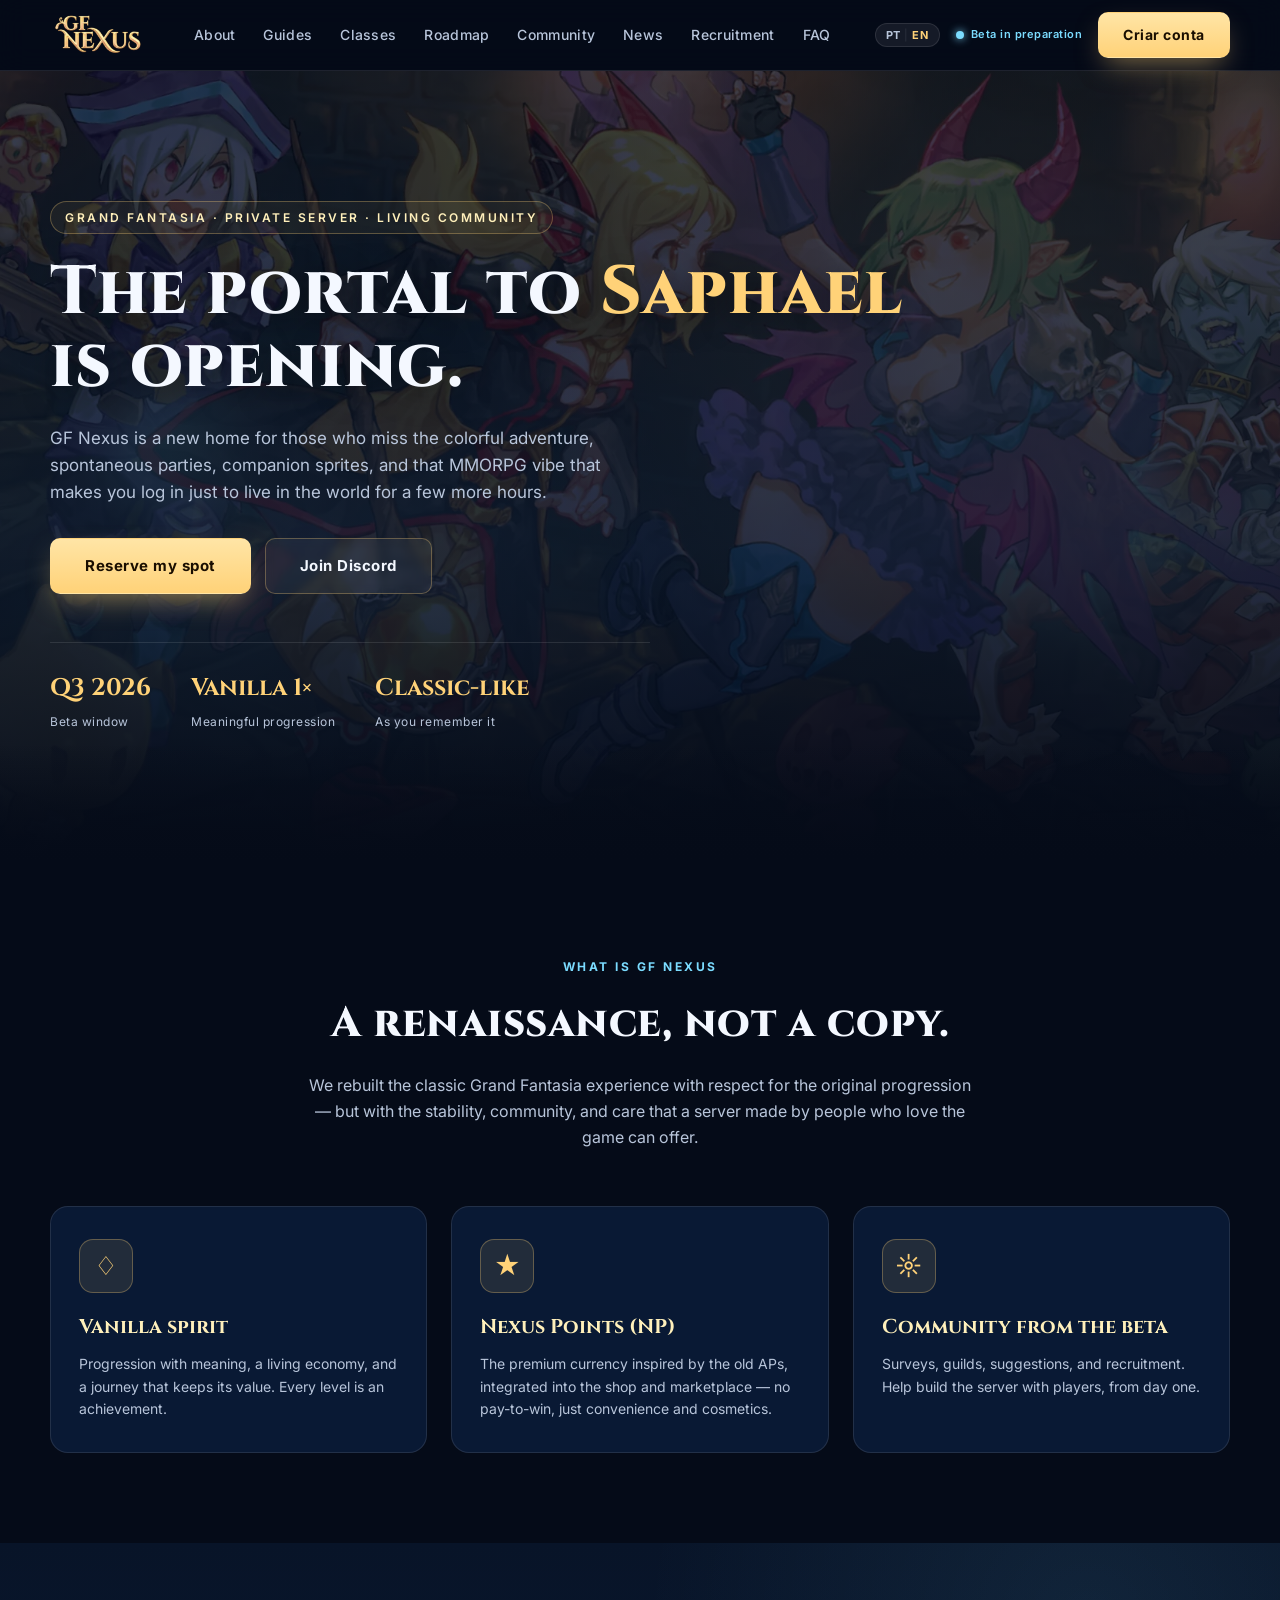
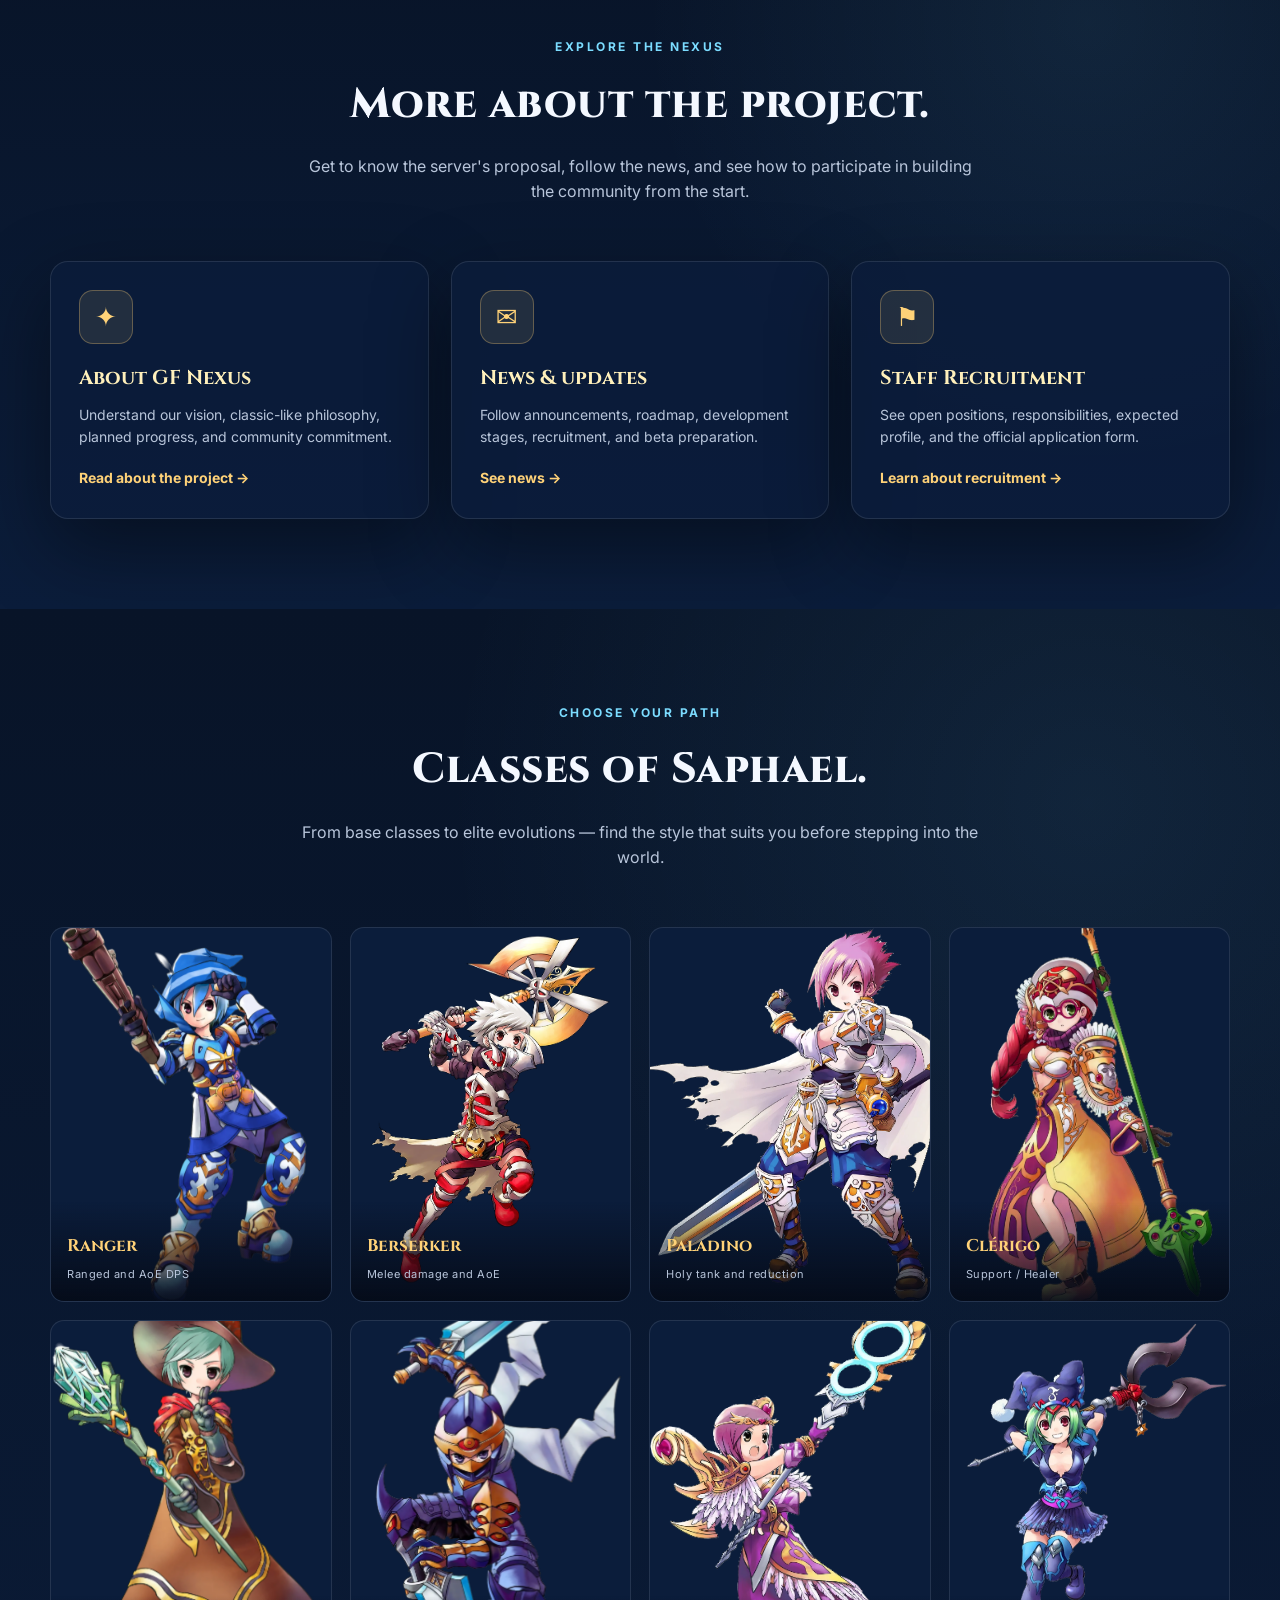
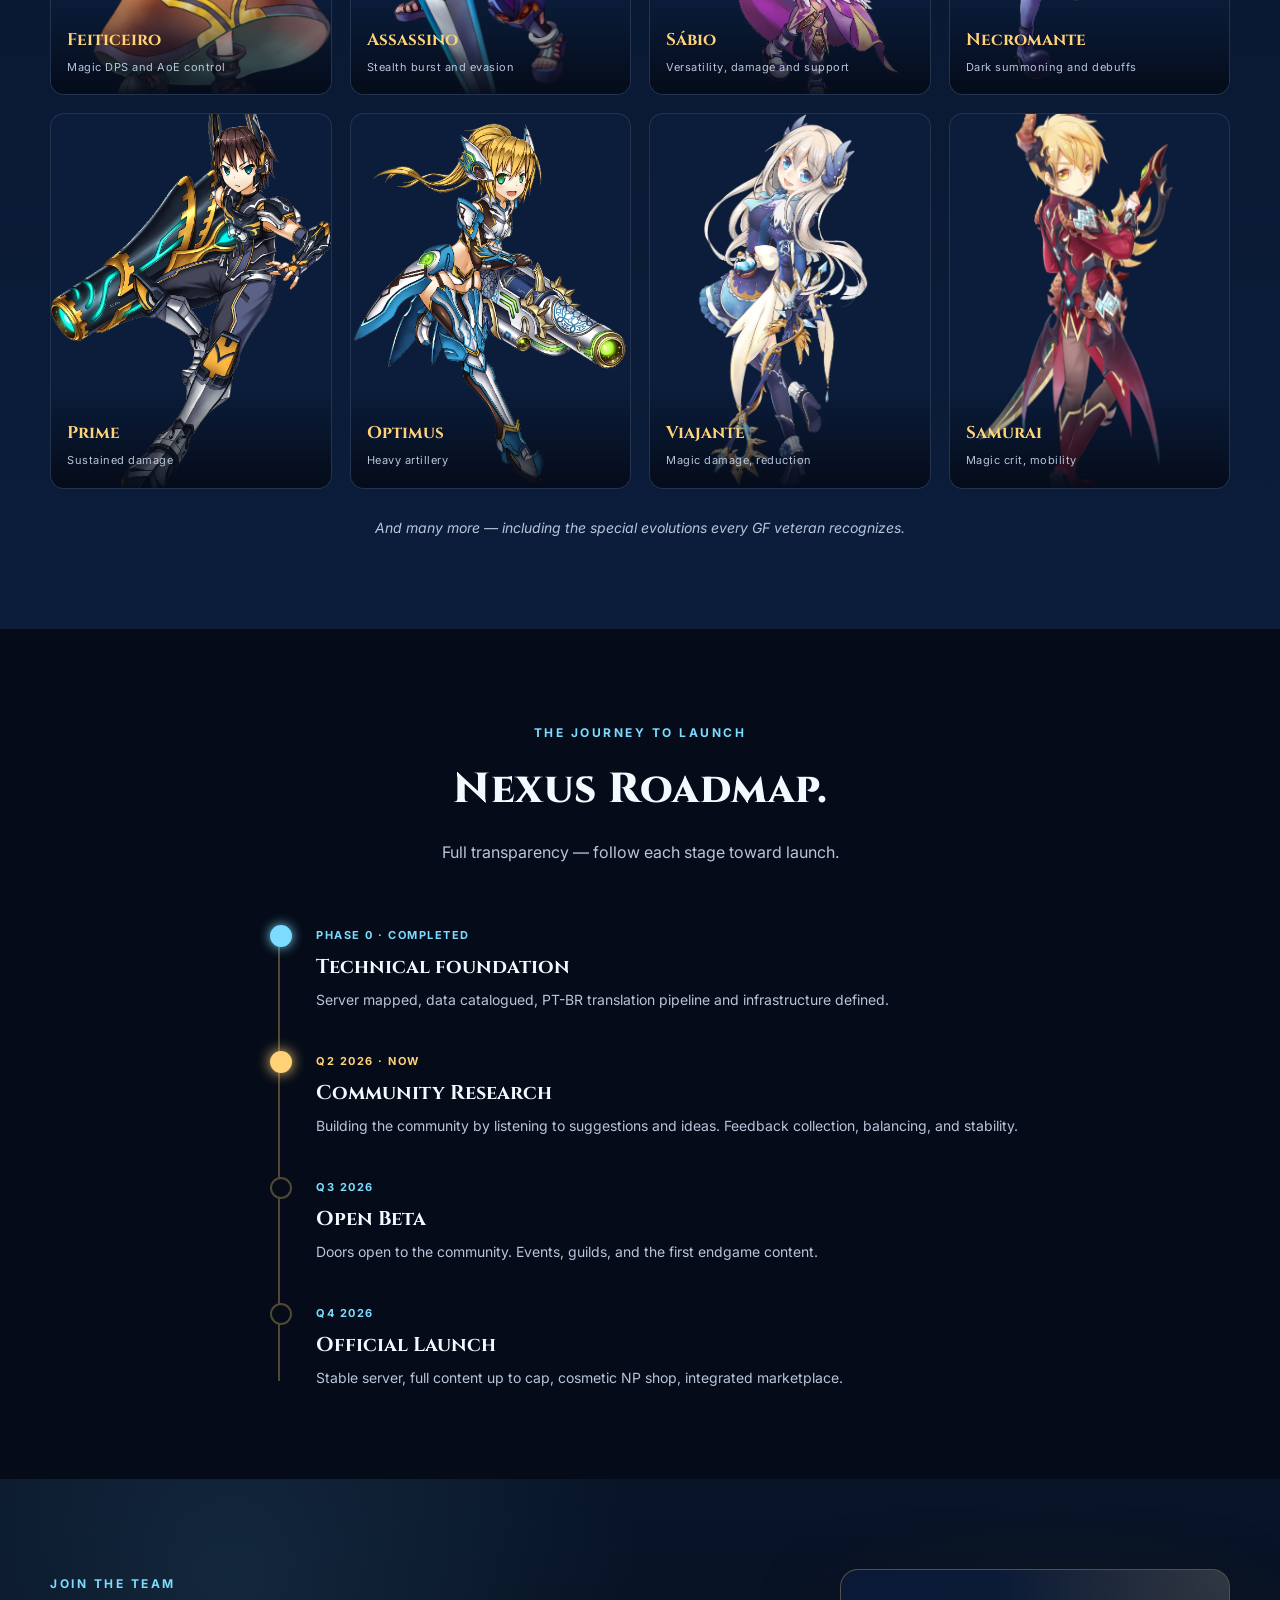
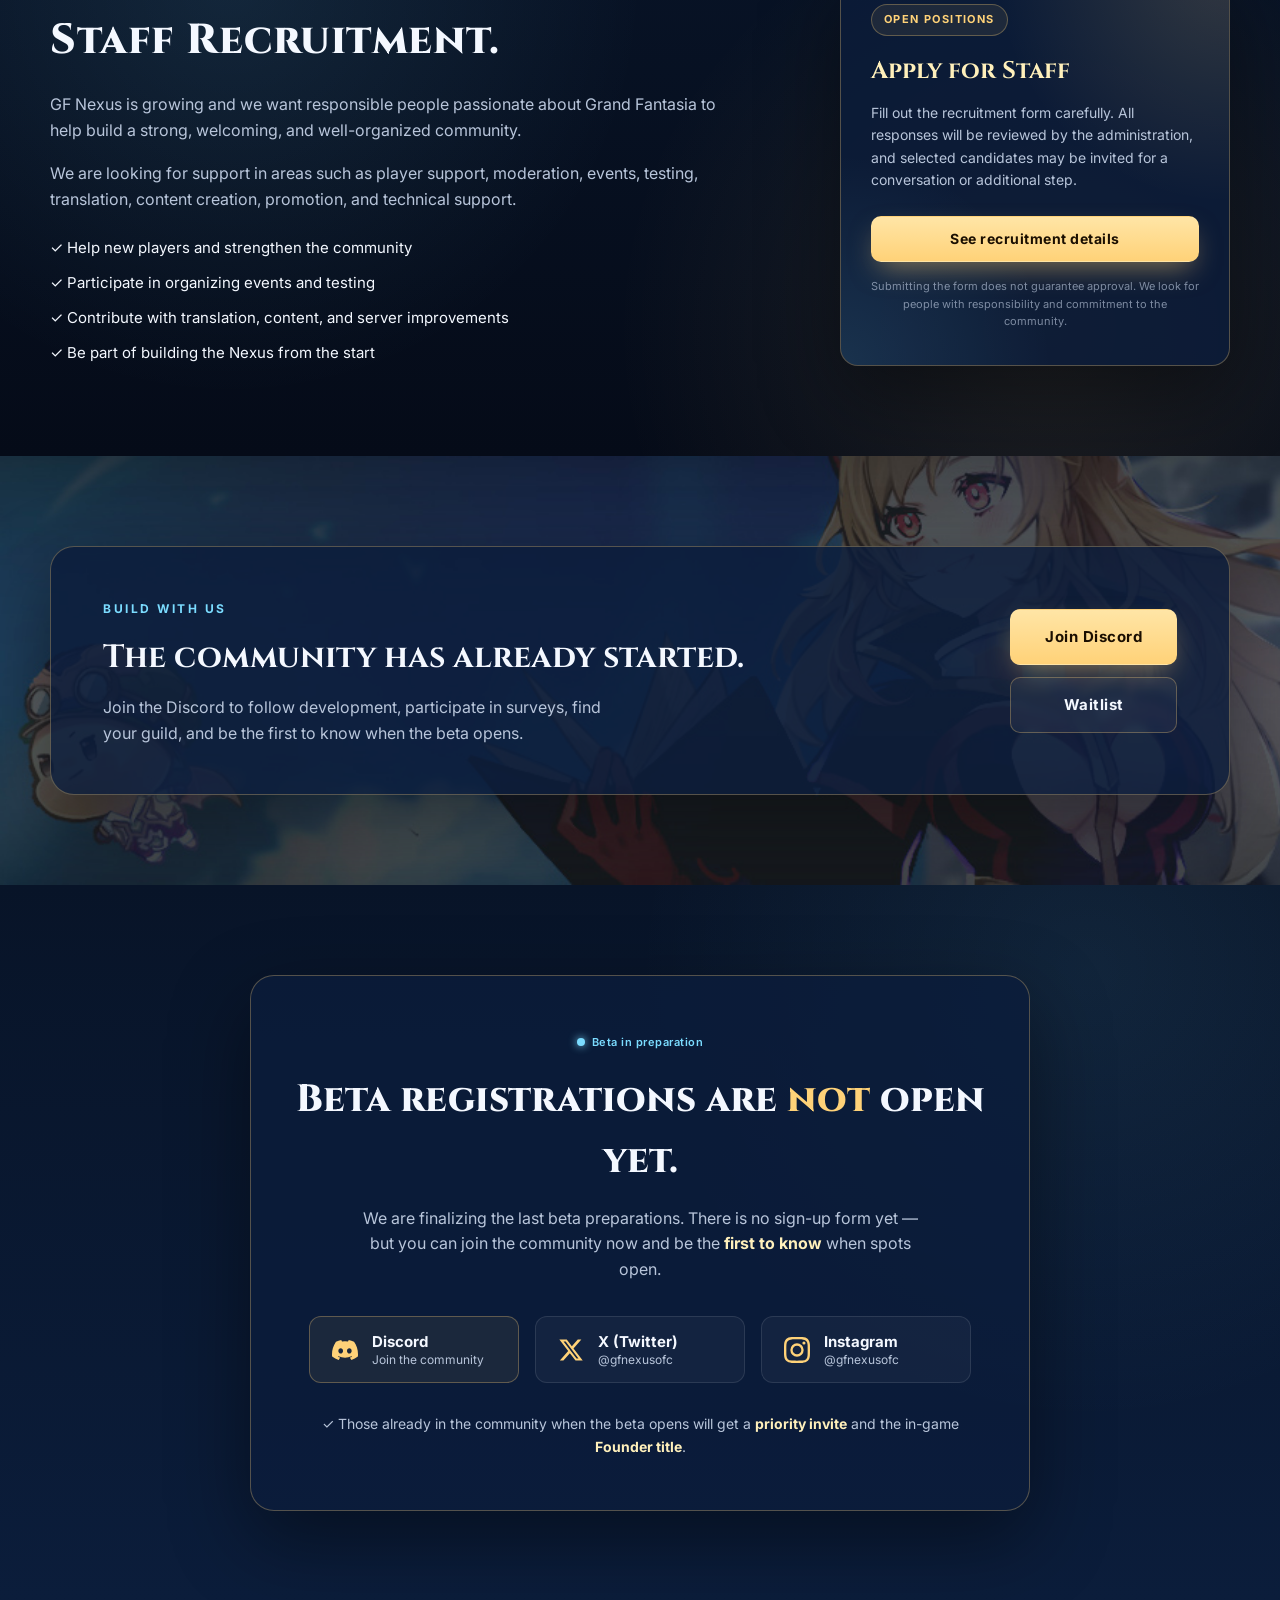
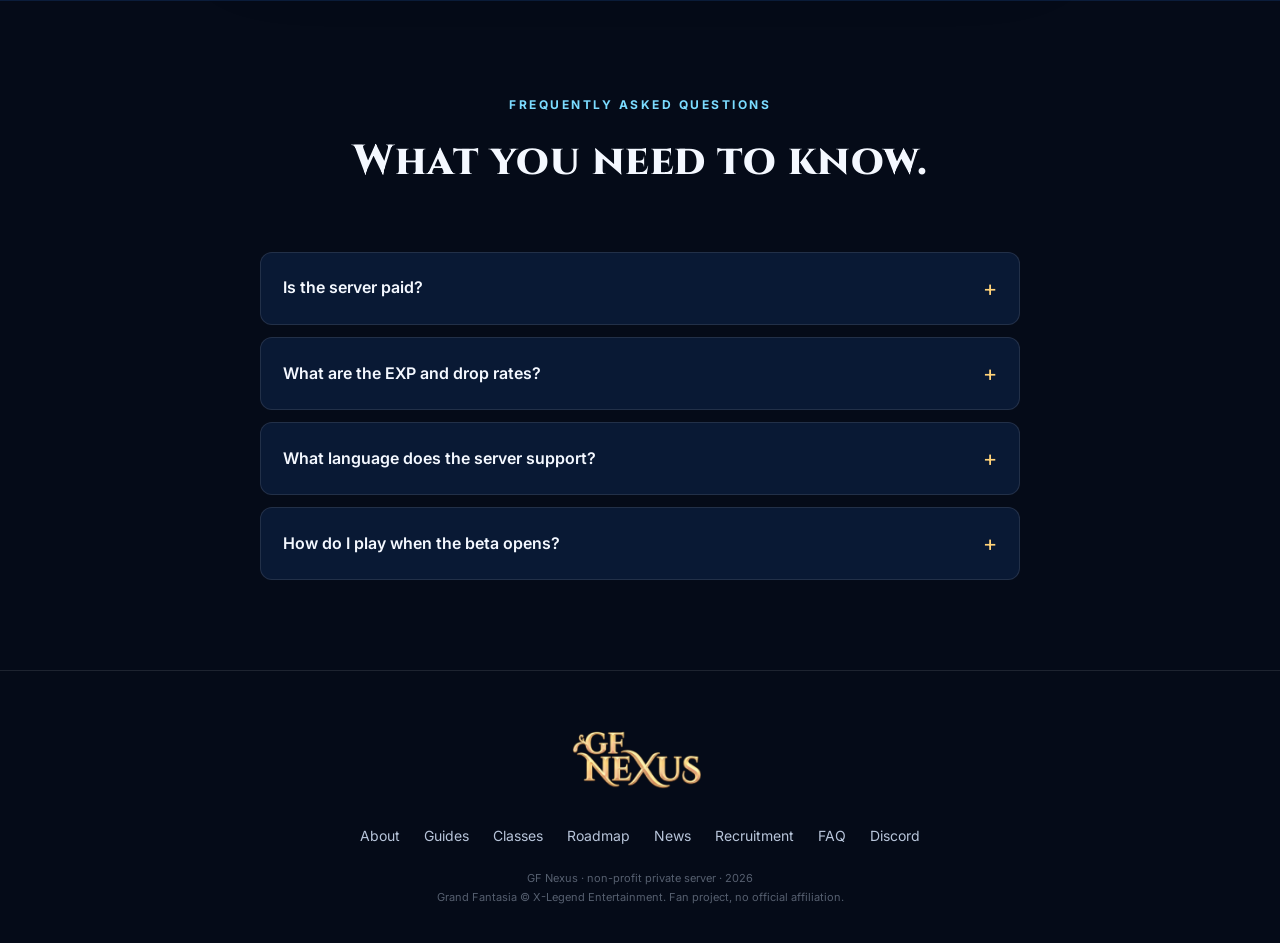
==== index.html @ 6e0d0ad3 "feat: página de registro de contas com email + CTA Discord - registrar.html: form (usuário, e-mail, " ====
<!DOCTYPE html>
<html lang="pt-BR">
<head>
  <meta charset="UTF-8">
  <meta name="viewport" content="width=device-width, initial-scale=1">
  <title>GF Nexus — Servidor private classic-like de Grand Fantasia</title>
  <meta name="description" content="GF Nexus é um servidor private classic-like de Grand Fantasia, com progressão vanilla, comunidade viva, beta em preparação, notícias, recrutamento para staff e suporte planejado para português, inglês, espanhol e francês.">

  <!-- Open Graph / social -->
  <meta property="og:type" content="website">
  <meta property="og:title" content="GF Nexus — Saphael renasce aqui">
  <meta property="og:description" content="O renascimento de Grand Fantasia. Classic-like, comunidade viva, beta em preparação.">
  <meta property="og:image" content="https://gf-nexus.com/assets/img/img-01-0c581f46.jpg">
  <meta property="og:url" content="https://gf-nexus.com">
  <meta name="twitter:card" content="summary_large_image">

  <link rel="preconnect" href="https://fonts.googleapis.com">
  <link rel="preconnect" href="https://fonts.gstatic.com" crossorigin>
  <link href="https://fonts.googleapis.com/css2?family=Cinzel:wght@600;800&family=Inter:wght@400;500;600;700&display=swap" rel="stylesheet">
  <link rel="stylesheet" href="assets/css/style.css">

  <!-- Favicons -->
  <link rel="icon" href="favicon.ico" sizes="any">
  <link rel="icon" type="image/png" sizes="32x32" href="assets/img/favicon-32x32.png">
  <link rel="icon" type="image/png" sizes="16x16" href="assets/img/favicon-16x16.png">
  <link rel="apple-touch-icon" href="assets/img/apple-touch-icon.png">
  <meta name="theme-color" content="#081428">
</head>
<!-- Google tag (gtag.js) -->
<script async src="https://www.googletagmanager.com/gtag/js?id=AW-18196641188"></script>
<script>
  window.dataLayer = window.dataLayer || [];
  function gtag(){dataLayer.push(arguments);}
  gtag('js', new Date());

  gtag('config', 'AW-18196641188');
</script>
<body>

<!-- ============ NAV ============ -->
<header class="nav" id="nav">
  <div class="wrap nav-inner">
    <a class="brand" href="#top" aria-label="GF Nexus">
      
      <span class="brand-text">
        <img src="assets/img/logo.png" class="brand-logo" />
      </span>
    </a>

    <nav class="nav-links" id="navLinks">
      <a href="sobre.html" data-i18n="nav.about">Sobre</a>
      <a href="guia.html" data-i18n="nav.guides">Guias</a>
      <a href="#classes">Classes</a>
      <a href="#roadmap">Roadmap</a>
      <a href="#comunidade" data-i18n="nav.community">Comunidade</a>
      <a href="noticias.html" data-i18n="nav.news">Notícias</a>
      <a href="recrutamento.html" data-i18n="nav.recruitment">Recrutamento</a>
      <a href="#faq">FAQ</a>
    </nav>

    <div class="nav-cta">
      <button class="lang-toggle" aria-label="Switch language">
        <span data-lang="pt-BR">PT</span>
        <span class="lang-sep">|</span>
        <span data-lang="en">EN</span>
      </button>
      <span class="status-pill"><i class="dot"></i> <span data-i18n="nav.status">Beta em preparação</span></span>
      <a class="btn btn-primary" href="registrar.html">Criar conta</a>
    </div>

    <button class="nav-toggle" id="navToggle" aria-label="Menu">&#9776;</button>
  </div>
</header>

<!-- ============ HERO ============ -->
<section class="hero" id="top">
  <div class="hero-bg"></div>
  <div class="hero-overlay"></div>
  <div class="wrap hero-content">
    <span class="eyebrow" data-i18n="idx.hero.eyebrow">Grand Fantasia &middot; Private Server &middot; Comunidade viva</span>
    <h1 data-i18n-html="idx.hero.h1">O portal para <em>Saphael</em><br>está se abrindo.</h1>
    <p class="lead" data-i18n="idx.hero.lead">
      GF Nexus é uma nova casa para quem sente falta da aventura colorida,
      das parties espontâneas, dos sprites companheiros e daquele clima de MMORPG
      que faz você entrar só para viver o mundo por mais algumas horas.
    </p>
    <div class="hero-actions">
      <a class="btn btn-primary btn-lg" href="#beta" data-i18n="idx.hero.cta1">Garantir meu lugar</a>
      <a class="btn btn-ghost btn-lg" href="#comunidade" data-i18n="idx.hero.cta2">Entrar no Discord</a>
    </div>
    <div class="hero-meta">
      <div><strong>Q3 2026</strong><span data-i18n="idx.hero.meta1">Janela da beta</span></div>
      <div><strong>Vanilla 1×</strong><span data-i18n="idx.hero.meta2">Progressão com valor</span></div>
      <div><strong>Classic-like</strong><span data-i18n="idx.hero.meta3">Como você lembra</span></div>
    </div>
  </div>
  <div class="hero-fade"></div>
</section>

<!-- ============ PILARES ============ -->
<section class="section" id="sobre">
  <div class="wrap">
    <div class="section-head">
      <span class="kicker" data-i18n="idx.pillars.kicker">O que é o GF Nexus</span>
      <h2 data-i18n="idx.pillars.h2">Um renascimento, não uma cópia.</h2>
      <p class="section-desc" data-i18n="idx.pillars.desc">
        Reconstruímos a experiência clássica de Grand Fantasia com respeito à
        progressão original — mas com a estabilidade, a comunidade e o carinho
        que um servidor feito por quem ama o jogo pode oferecer.
      </p>
    </div>

    <div class="pillars">
      <article class="pillar">
        <span class="pillar-ico">&#9826;</span>
        <h3 data-i18n="idx.pillars.p1.title">Vanilla spirit</h3>
        <p data-i18n="idx.pillars.p1.text">Progressão com significado, economia viva e uma jornada que não perde o valor em dois dias. Cada nível é uma conquista.</p>
      </article>
      <article class="pillar">
        <span class="pillar-ico">&#9733;</span>
        <h3 data-i18n="idx.pillars.p2.title">Nexus Points (NP)</h3>
        <p data-i18n="idx.pillars.p2.text">A moeda premium inspirada nos antigos APs, integrada à loja e ao marketplace interno — sem pay-to-win, só conveniência e cosméticos.</p>
      </article>
      <article class="pillar">
        <span class="pillar-ico">&#9788;</span>
        <h3 data-i18n="idx.pillars.p3.title">Comunidade desde o beta</h3>
        <p data-i18n="idx.pillars.p3.text">Pesquisas, guildas, sugestões e recrutamento. Ajude a construir o servidor com os jogadores, desde o primeiro dia.</p>
      </article>
    </div>
  </div>
</section>

<!-- ============ PÁGINAS INSTITUCIONAIS ============ -->
<section class="section section-alt" id="explorar">
  <div class="wrap">
    <div class="section-head">
      <span class="kicker" data-i18n="idx.explore.kicker">Explore o Nexus</span>
      <h2 data-i18n="idx.explore.h2">Mais informações sobre o projeto.</h2>
      <p class="section-desc" data-i18n="idx.explore.desc">
        Conheça melhor a proposta do servidor, acompanhe as novidades e veja como
        participar da construção da comunidade desde o início.
      </p>
    </div>

    <div class="info-grid">
      <article class="info-card">
        <span class="pillar-ico">&#10022;</span>
        <h3 data-i18n="idx.explore.c1.title">Sobre o GF Nexus</h3>
        <p data-i18n="idx.explore.c1.text">Entenda nossa visão, filosofia classic-like, progresso planejado e compromisso com a comunidade.</p>
        <a class="text-link" href="sobre.html" data-i18n="idx.explore.c1.link">Ler sobre o projeto &rarr;</a>
      </article>
      <article class="info-card">
        <span class="pillar-ico">&#9993;</span>
        <h3 data-i18n="idx.explore.c2.title">Notícias e atualizações</h3>
        <p data-i18n="idx.explore.c2.text">Acompanhe comunicados, roadmap, etapas de desenvolvimento, recrutamento e preparação da beta.</p>
        <a class="text-link" href="noticias.html" data-i18n="idx.explore.c2.link">Ver notícias &rarr;</a>
      </article>
      <article class="info-card">
        <span class="pillar-ico">&#9873;</span>
        <h3 data-i18n="idx.explore.c3.title">Recrutamento Staff</h3>
        <p data-i18n="idx.explore.c3.text">Veja áreas abertas, responsabilidades, perfil esperado e formulário oficial para candidatura.</p>
        <a class="text-link" href="recrutamento.html" data-i18n="idx.explore.c3.link">Conhecer recrutamento &rarr;</a>
      </article>
    </div>
  </div>
</section>

<!-- ============ CLASSES ============ -->
<section class="section section-alt" id="classes">
  <div class="wrap">
    <div class="section-head">
      <span class="kicker" data-i18n="idx.classes.kicker">Escolha seu caminho</span>
      <h2 data-i18n="idx.classes.h2">Classes de Saphael.</h2>
      <p class="section-desc" data-i18n="idx.classes.desc">
        Das classes-base às evoluções de elite — encontre o estilo que combina
        com você antes de pisar no mundo.
      </p>
    </div>

    <div class="class-grid">
  <article class="class-card" tabindex="0" data-title="Ranger" data-role="DPS à distância" data-summary="Especialista em combate à distância, o Ranger se destaca pela mobilidade, pressão constante e ataques em área. É uma ótima escolha para quem gosta de manter os inimigos sob controle sem precisar ficar na linha de frente.">
    <img loading="lazy" src="assets/img/img-11-afe37256.png" alt="Ranger">
    <div class="class-cap"><strong>Ranger</strong><span>DPS à distância e em área</span></div>
  </article>

  <article class="class-card" tabindex="0" data-title="Berserker" data-role="Dano corpo-a-corpo" data-summary="O Berserker é uma classe agressiva de curto alcance, focada em força bruta, impacto e dano em área. Ideal para jogadores que gostam de entrar no meio da batalha e eliminar grupos de inimigos com ataques pesados.">
    <img loading="lazy" src="assets/img/img-07-a4cde8a1.webp" alt="Berserker">
    <div class="class-cap"><strong>Berserker</strong><span>Dano corpo-a-corpo e em área</span></div>
  </article>

  <article class="class-card" tabindex="0" data-title="Paladino" data-role="Tank defensivo" data-summary="Resistente e confiável, o Paladino protege aliados, absorve dano e sustenta a linha de frente. É a escolha perfeita para quem gosta de liderar o grupo em dungeons e manter o time seguro nos combates mais difíceis.">
    <img loading="lazy" src="assets/img/img-16-b978b946.webp" alt="Paladino">
    <div class="class-cap"><strong>Paladino</strong><span>Tank sagrado e redução</span></div>
  </article>

  <article class="class-card" tabindex="0" data-title="Clérigo" data-role="Suporte e cura" data-summary="O Clérigo é essencial para a sobrevivência do grupo, oferecendo cura, suporte e estabilidade em batalhas prolongadas. Recomendado para jogadores que gostam de ajudar aliados e manter a equipe sempre de pé.">
    <img loading="lazy" src="assets/img/img-13-9db674fa.webp" alt="Clérigo">
    <div class="class-cap"><strong>Clérigo</strong><span>Suporte / Cura</span></div>
  </article>

  <article class="class-card" tabindex="0" data-title="Feiticeiro" data-role="DPS mágico" data-summary="Mestre do dano mágico e do controle em área, o Feiticeiro domina grupos de inimigos com feitiços poderosos. É ideal para quem prefere causar grande impacto à distância com explosões e controle do campo.">
    <img loading="lazy" src="assets/img/img-15-511afe3f.webp" alt="Feiticeiro">
    <div class="class-cap"><strong>Feiticeiro</strong><span>DPS mágico e controle em área</span></div>
  </article>

  <article class="class-card" tabindex="0" data-title="Assassino" data-role="Burst e evasão" data-summary="Rápido, letal e difícil de acertar, o Assassino brilha com explosões de dano e alta mobilidade. É uma classe indicada para quem gosta de agilidade, precisão e de eliminar inimigos antes que possam reagir.">
    <img loading="lazy" src="assets/img/img-10-ea82168a.webp" alt="Assassino">
    <div class="class-cap"><strong>Assassino</strong><span>Burst furtivo e evasão</span></div>
  </article>

  <article class="class-card" tabindex="0" data-title="Sábio" data-role="Versatilidade" data-summary="O Sábio combina suporte, utilidade e ofensiva em uma proposta equilibrada. É uma classe versátil, excelente para jogadores que gostam de se adaptar à situação e oferecer valor ao grupo de diferentes formas.">
    <img loading="lazy" src="assets/img/img-12-348a7f10.webp" alt="Sábio">
    <div class="class-cap"><strong>Sábio</strong><span>Versatilidade, dano e suporte</span></div>
  </article>

  <article class="class-card" tabindex="0" data-title="Necromante" data-role="Invocação e debuffs" data-summary="Sombrio e estratégico, o Necromante enfraquece inimigos, utiliza magia profana e domina o campo com debuffs e invocações. É ideal para quem gosta de controle, pressão constante e estilo único de jogo.">
    <img loading="lazy" src="assets/img/img-14-645a605d.webp" alt="Necromante">
    <div class="class-cap"><strong>Necromante</strong><span>Invocação sombria e debuffs</span></div>
  </article>

  <article class="class-card" tabindex="0" data-title="Prime" data-role="Dano contínuo" data-summary="O Prime foca em ofensiva constante, ritmo agressivo e pressão sustentada sobre o inimigo. É uma boa escolha para quem gosta de manter dano ativo o tempo todo e dominar a luta pela persistência.">
    <img loading="lazy" src="assets/img/prime.webp" alt="Prime">
    <div class="class-cap"><strong>Prime</strong><span>Dano contínuo</span></div>
  </article>

  <article class="class-card" tabindex="0" data-title="Optimus" data-role="Artilharia pesada" data-summary="Especialista em poder de fogo, o Optimus traz ataques pesados e impacto expressivo em média e longa distância. Perfeito para quem gosta de uma jogabilidade ofensiva com presença forte e estilo imponente.">
    <img loading="lazy" src="assets/img/optimus.webp" alt="Optimus">
    <div class="class-cap"><strong>Optimus</strong><span>Artilharia pesada</span></div>
  </article>

  <article class="class-card" tabindex="0" data-title="Viajante" data-role="Magia e redução" data-summary="O Viajante mistura recursos mágicos, controle e redução, oferecendo uma proposta diferenciada e estratégica. É indicado para jogadores que gostam de utility, domínio do combate e uma classe menos convencional.">
    <img loading="lazy" src="assets/img/viajante.webp" alt="Viajante" class="class-img">
    <div class="class-cap"><strong>Viajante</strong><span>Dano mágico, redução</span></div>
  </article>

  <article class="class-card" tabindex="0" data-title="Samurai" data-role="Crítico e mobilidade" data-summary="Ágil e elegante, o Samurai combina mobilidade, precisão e alto potencial crítico. É uma classe ideal para quem gosta de ritmo ofensivo, movimentação rápida e de causar impacto com golpes certeiros.">
    <img loading="lazy" src="assets/img/samurai.webp" alt="Samurai" class="class-img">
    <div class="class-cap"><strong>Samurai</strong><span>Crítico mágico, mobilidade</span></div>
  </article>
</div>
    <p class="class-note" data-i18n="idx.classes.note">E muitas outras — incluindo as evoluções especiais que todo veterano de GF reconhece.</p>
  </div>
</section>

<!-- ============ ROADMAP ============ -->
<section class="section" id="roadmap">
  <div class="wrap">
    <div class="section-head">
      <span class="kicker" data-i18n="idx.roadmap.kicker">A jornada até a abertura</span>
      <h2 data-i18n="idx.roadmap.h2">Roadmap do Nexus.</h2>
      <p class="section-desc" data-i18n="idx.roadmap.desc">Transparência total — acompanhe cada etapa rumo ao lançamento.</p>
    </div>

    <ol class="timeline">
      <li class="done">
        <span class="tl-phase" data-i18n="idx.rm.p0.phase">Fase 0 &middot; concluída</span>
        <h3 data-i18n="idx.rm.p0.title">Fundação técnica</h3>
        <p data-i18n="idx.rm.p0.text">Servidor mapeado, dados catalogados, pipeline de tradução pt-BR e infraestrutura definida.</p>
      </li>
      <li class="active">
        <span class="tl-phase" data-i18n="idx.rm.p1.phase">Q2 2026 &middot; agora</span>
        <h3 data-i18n="idx.rm.p1.title">Pesquisa da Comunidade</h3>
        <p data-i18n="idx.rm.p1.text">Construção da comunidade ouvindo sugestões e ideias. Coleta de feedback, balanceamento e estabilidade.</p>
      </li>
      <li>
        <span class="tl-phase" data-i18n="idx.rm.p2.phase">Q3 2026</span>
        <h3 data-i18n="idx.rm.p2.title">Beta aberta</h3>
        <p data-i18n="idx.rm.p2.text">Portas abertas para a comunidade. Eventos, guildas e os primeiros conteúdos de endgame.</p>
      </li>
      <li>
        <span class="tl-phase" data-i18n="idx.rm.p3.phase">Q4 2026</span>
        <h3 data-i18n="idx.rm.p3.title">Lançamento oficial</h3>
        <p data-i18n="idx.rm.p3.text">Servidor estável, conteúdo completo até o cap, loja NP cosmética, marketplace integrado.</p>
      </li>
    </ol>
  </div>
</section>

<!-- ============ RECRUTAMENTO STAFF ============ -->
<section class="section section-recruitment" id="recrutamento">
  <div class="wrap recruitment-box">
    <div class="recruitment-copy">
      <span class="kicker" data-i18n="idx.rec.kicker">Faça parte da equipe</span>
      <h2 data-i18n="idx.rec.h2">Recrutamento para Staff.</h2>
      <p data-i18n="idx.rec.p1">
        O GF Nexus está crescendo e queremos pessoas responsáveis e apaixonadas
        por Grand Fantasia para ajudar a construir uma comunidade forte, acolhedora e bem organizada.
      </p>

      <p data-i18n="idx.rec.p2">
        Estamos buscando apoio para áreas como suporte aos jogadores, moderação,
        eventos, testes, tradução, criação de conteúdo, divulgação e apoio técnico.
      </p>

      <ul class="recruitment-list">
        <li data-i18n="idx.rec.li1">&#10003; Ajude novos jogadores e fortaleça a comunidade</li>
        <li data-i18n="idx.rec.li2">&#10003; Participe da organização de eventos e testes</li>
        <li data-i18n="idx.rec.li3">&#10003; Contribua com tradução, conteúdo e melhorias do servidor</li>
        <li data-i18n="idx.rec.li4">&#10003; Faça parte da construção do Nexus desde o início</li>
      </ul>
    </div>

    <div class="recruitment-card">
      <span class="recruitment-badge" data-i18n="idx.rec.badge">Vagas abertas</span>
      <h3 data-i18n="idx.rec.card.title">Inscreva-se para a Staff</h3>
      <p data-i18n="idx.rec.card.text">
        Preencha o formulário de recrutamento com atenção. Todas as respostas serão
        analisadas pela administração, e candidatos selecionados poderão ser chamados
        para uma conversa ou etapa adicional.
      </p>

      <a class="btn btn-primary btn-block" href="recrutamento.html" target="_self" rel="noopener" data-i18n="idx.rec.card.btn">
        Ver detalhes do recrutamento
      </a>

      <small data-i18n="idx.rec.card.small">
        O envio do formulário não garante aprovação. Buscamos pessoas com
        responsabilidade e compromisso com a comunidade.
      </small>
    </div>
  </div>
</section>

<!-- ============ COMUNIDADE ============ -->
<section class="section section-cta" id="comunidade">
  <div class="wrap cta-box">
    <div class="cta-copy">
      <span class="kicker" data-i18n="idx.community.kicker">Construa com a gente</span>
      <h2 data-i18n="idx.community.h2">A comunidade já começou.</h2>
      <p data-i18n="idx.community.p">
        Entre no Discord para acompanhar o desenvolvimento, participar de pesquisas,
        encontrar sua guilda e ser avisado em primeira mão quando a beta abrir.
      </p>
    </div>
    <div class="cta-actions">
      <a class="btn btn-primary btn-lg" href="https://discord.gg/6YCXdwY2jD" target="_blank" rel="noopener" data-i18n="idx.community.cta1">Entrar no Discord</a>
      <a class="btn btn-ghost btn-lg" href="#beta" data-i18n="idx.community.cta2">Lista de espera</a>
    </div>
  </div>
</section>

<!-- ============ WAITLIST / BETA ============ -->
<section class="section section-alt" id="beta">
  <div class="wrap">
    <div class="beta-card">
      <span class="status-pill"><i class="dot"></i> <span data-i18n="idx.beta.status">Beta em preparação</span></span>
      <h2 data-i18n-html="idx.beta.h2">As inscrições para a beta ainda <em>não</em> abriram.</h2>
      <p class="beta-card-lead" data-i18n-html="idx.beta.lead">
        Estamos finalizando os últimos preparativos da beta. Por enquanto
        não há formulário de inscrição — mas você pode entrar na comunidade agora
        e ser o <strong>primeiro a saber</strong> quando as vagas abrirem.
      </p>

      <div class="social-row">
        <a class="social-btn social-discord" href="https://discord.gg/6YCXdwY2jD" target="_blank" rel="noopener">
          <svg viewBox="0 0 24 24" fill="currentColor" aria-hidden="true"><path d="M20.317 4.37a19.79 19.79 0 0 0-4.885-1.515.074.074 0 0 0-.079.037c-.21.375-.444.864-.608 1.25a18.27 18.27 0 0 0-5.487 0 12.64 12.64 0 0 0-.617-1.25.077.077 0 0 0-.079-.037A19.736 19.736 0 0 0 3.677 4.37a.07.07 0 0 0-.032.027C.533 9.046-.32 13.58.099 18.057a.082.082 0 0 0 .031.057 19.9 19.9 0 0 0 5.993 3.03.078.078 0 0 0 .084-.028 14.09 14.09 0 0 0 1.226-1.994.076.076 0 0 0-.041-.106 13.107 13.107 0 0 1-1.872-.892.077.077 0 0 1-.008-.128 10.2 10.2 0 0 0 .372-.292.074.074 0 0 1 .077-.01c3.928 1.793 8.18 1.793 12.062 0a.074.074 0 0 1 .078.01c.12.098.246.198.373.292a.077.077 0 0 1-.006.127 12.299 12.299 0 0 1-1.873.892.077.077 0 0 0-.041.107c.36.698.772 1.362 1.225 1.993a.076.076 0 0 0 .084.028 19.839 19.839 0 0 0 6.002-3.03.077.077 0 0 0 .032-.054c.5-5.177-.838-9.674-3.549-13.66a.061.061 0 0 0-.031-.03zM8.02 15.33c-1.183 0-2.157-1.085-2.157-2.419 0-1.333.956-2.419 2.157-2.419 1.21 0 2.176 1.096 2.157 2.42 0 1.333-.956 2.418-2.157 2.418zm7.975 0c-1.183 0-2.157-1.085-2.157-2.419 0-1.333.955-2.419 2.157-2.419 1.21 0 2.176 1.096 2.157 2.42 0 1.333-.946 2.418-2.157 2.418z"/></svg>
          <span><strong data-i18n="idx.beta.d.title">Discord</strong><small data-i18n="idx.beta.d.small">Entre na comunidade</small></span>
        </a>

        <a class="social-btn" href="https://x.com/gfnexusofc" target="_blank" rel="noopener">
          <svg viewBox="0 0 24 24" fill="currentColor" aria-hidden="true"><path d="M18.244 2.25h3.308l-7.227 8.26 8.502 11.24H16.17l-5.214-6.817L4.99 21.75H1.68l7.73-8.835L1.254 2.25H8.08l4.713 6.231zm-1.161 17.52h1.833L7.084 4.126H5.117z"/></svg>
          <span><strong data-i18n="idx.beta.x.title">X (Twitter)</strong><small data-i18n="idx.beta.x.small">@gfnexusofc</small></span>
        </a>

        <a class="social-btn" href="https://instagram.com/gfnexusofc" target="_blank" rel="noopener">
          <svg viewBox="0 0 24 24" fill="currentColor" aria-hidden="true"><path d="M12 2.163c3.204 0 3.584.012 4.85.07 3.252.148 4.771 1.691 4.919 4.919.058 1.265.069 1.645.069 4.849 0 3.205-.012 3.584-.069 4.849-.149 3.225-1.664 4.771-4.919 4.919-1.266.058-1.644.07-4.85.07-3.204 0-3.584-.012-4.849-.07-3.26-.149-4.771-1.699-4.919-4.92-.058-1.265-.07-1.644-.07-4.849 0-3.204.013-3.583.07-4.849.149-3.227 1.664-4.771 4.919-4.919 1.266-.057 1.645-.069 4.849-.069zm0-2.163C8.741 0 8.332.014 7.052.072 2.695.272.273 2.69.073 7.052.014 8.333 0 8.741 0 12c0 3.259.014 3.668.072 4.948.2 4.358 2.618 6.78 6.98 6.98C8.333 23.986 8.741 24 12 24c3.259 0 3.668-.014 4.948-.072 4.354-.2 6.782-2.618 6.979-6.98.059-1.28.073-1.689.073-4.948 0-3.259-.014-3.667-.072-4.947-.196-4.354-2.617-6.78-6.979-6.98C15.668.014 15.259 0 12 0zm0 5.838a6.162 6.162 0 1 0 0 12.324 6.162 6.162 0 0 0 0-12.324zM12 16a4 4 0 1 1 0-8 4 4 0 0 1 0 8zm6.406-11.845a1.44 1.44 0 1 0 0 2.881 1.44 1.44 0 0 0 0-2.881z"/></svg>
          <span><strong data-i18n="idx.beta.ig.title">Instagram</strong><small data-i18n="idx.beta.ig.small">@gfnexusofc</small></span>
        </a>
      </div>

      <p class="beta-note" data-i18n-html="idx.beta.note">
        &#10003; Quem já estiver na comunidade quando a beta abrir garante
        <strong>convite prioritário</strong> e o <strong>título de fundador</strong> in-game.
      </p>
    </div>
  </div>
</section>

<!-- ============ FAQ ============ -->
<section class="section" id="faq">
  <div class="wrap">
    <div class="section-head">
      <span class="kicker" data-i18n="idx.faq.kicker">Perguntas frequentes</span>
      <h2 data-i18n="idx.faq.h2">O que você precisa saber.</h2>
    </div>

    <div class="faq-list">
      <details>
        <summary data-i18n="idx.faq.q1">O servidor é pago?</summary>
        <p data-i18n="idx.faq.a1">Não. Jogar é totalmente gratuito. Teremos uma loja com Nexus Points (NP) focada em cosméticos e conveniência — nada de pay-to-win.</p>
      </details>
      <details>
        <summary data-i18n="idx.faq.q2">Quais são as taxas (rates) de EXP e drop?</summary>
        <p data-i18n="idx.faq.a2">Filosofia vanilla: rates próximos do 1× original. Queremos que a progressão tenha valor e a economia faça sentido a longo prazo.</p>
      </details>
      <details>
        <summary data-i18n="idx.faq.q3">Qual idioma o servidor suporta?</summary>
        <p data-i18n="idx.faq.a3">Estamos traduzindo o jogo para português brasileiro como prioridade, com inglês, espanhol e francês planejados em seguida.</p>
      </details>
      <details>
        <summary data-i18n="idx.faq.q4">Como eu jogo quando a beta abrir?</summary>
        <p data-i18n="idx.faq.a4">Você vai baixar o client pelo nosso site ou discord e criar uma conta. As instruções completas serão enviadas para a lista de espera e divulgadas no Discord.</p>
      </details>
    </div>
  </div>
</section>

<!-- ============ FOOTER ============ -->
<footer class="footer">
  <div class="wrap footer-inner">
    <div class="footer-brand">
      <span class="brand-text">
        <img src="assets/img/logo.png" class="brand-logo brand-logo-footer" />
      </span>
    </div>
    <nav class="footer-links">
      <a href="sobre.html" data-i18n="nav.about">Sobre</a>
      <a href="guia.html" data-i18n="nav.guides">Guias</a>
      <a href="index.html#classes">Classes</a>
      <a href="index.html#roadmap">Roadmap</a>
      <a href="noticias.html" data-i18n="nav.news">Notícias</a>
      <a href="recrutamento.html" data-i18n="nav.recruitment">Recrutamento</a>
      <a href="index.html#faq">FAQ</a>
      <a href="https://discord.gg/6YCXdwY2jD" target="_blank" rel="noopener">Discord</a>
    </nav>
    <p class="footer-legal" data-i18n-html="footer.legal">
      GF Nexus &middot; servidor privado sem fins lucrativos &middot; 2026<br>
      Grand Fantasia &copy; X-Legend Entertainment. Projeto de fã, sem afiliação oficial.
    </p>
  </div>
</footer>

<script src="assets/js/i18n.js"></script>
<script src="assets/js/main.js"></script>
</body>
</html>
---- assets/css/style.css ----
/* =========================================================================
   GF NEXUS — Landing page de prévia (gf-nexus.com)
   Paleta consolidada: azul profundo + dourado + sky cyan (único acento).
   Estética herdada do protótipo 02_desktop_classic.
   ========================================================================= */

:root {
  --deep-0: #050b18;
  --deep-1: #081428;
  --deep-2: #0b1d3b;
  --deep-3: #102a54;
  --panel:  rgba(11, 29, 59, .82);
  --gold:   #ffd278;
  --gold-2: #fff0bb;
  --sky:    #7bdcff;
  --text:   #f4f8ff;
  --muted:  #b8c5da;
  --line:   rgba(255,255,255,.10);
  --line-gold: rgba(255,210,120,.30);
  --shadow: 0 28px 80px rgba(0,0,0,.42);
  --radius: 18px;
  --wrap: 1180px;
  --font-head: "Cinzel", Georgia, serif;
  --font-body: "Inter", "Segoe UI", system-ui, sans-serif;
}

.disabled {
  opacity: 40% !important;
  cursor: not-allowed !important;
  pointer-events: none !important;
}

* { box-sizing: border-box; margin: 0; padding: 0; }
html { scroll-behavior: smooth; }
body {
  font-family: var(--font-body);
  color: var(--text);
  background: var(--deep-0);
  line-height: 1.6;
  overflow-x: hidden;
  -webkit-font-smoothing: antialiased;
}
img { max-width: 100%; display: block; }
a { color: inherit; text-decoration: none; }
em { font-style: normal; color: var(--gold); }

.wrap { width: min(100% - 40px, var(--wrap)); margin: 0 auto; }

/* ---- Botões ---- */
.btn {
  display: inline-flex; align-items: center; justify-content: center; gap: 10px;
  padding: 11px 24px;
  border-radius: 10px;
  font-weight: 700; font-size: 14px;
  letter-spacing: .5px;
  border: 1px solid transparent;
  cursor: pointer;
  transition: transform .12s ease, box-shadow .12s ease, background .15s;
  font-family: var(--font-body);
}
.btn-lg { padding: 15px 34px; font-size: 15px; }
.btn-block { width: 100%; }
.btn-primary {
  background: linear-gradient(180deg, #ffe5a6, var(--gold));
  color: #1a0e00;
  box-shadow: 0 12px 28px -8px rgba(255,210,120,.5);
}
.btn-primary:hover { transform: translateY(-2px); box-shadow: 0 16px 34px -8px rgba(255,210,120,.6); }
.btn-ghost {
  background: rgba(255,255,255,.05);
  color: var(--text);
  border-color: var(--line-gold);
  backdrop-filter: blur(4px);
}
.btn-ghost:hover { background: rgba(255,210,120,.10); }

/* ============ NAV ============ */
.nav {
  position: sticky; top: 0; z-index: 50;
  background: rgba(5,11,24,.72);
  backdrop-filter: blur(14px);
  border-bottom: 1px solid var(--line);
}
.nav-inner {
  display: flex; align-items: center; justify-content: space-between;
  height: 70px;
}
.brand { display: flex; align-items: center; gap: 12px; }
.brand-logo { max-width: 100px; }
.brand-logo:hover { transform: translateY(-1px); opacity: 80%;  transition: 500ms;}
.brand-logo-footer { min-width: 150px !important; }
.brand .mark {
  font-size: 30px; color: var(--gold); line-height: 1;
  text-shadow: 0 0 16px rgba(255,210,120,.55);
}
.brand-text strong {
  display: block;
  font-family: var(--font-head);
  font-size: 18px; font-weight: 800; color: var(--gold);
  letter-spacing: 2px; line-height: 1;
}
.brand-text small {
  font-size: 9px; color: var(--muted);
  letter-spacing: 2px; text-transform: uppercase;
}
.nav-links { display: flex; gap: 28px; }
.nav-links a {
  font-size: 14px; font-weight: 500; color: var(--muted);
  letter-spacing: .3px;
  transition: color .15s;
}
.nav-links a:hover { color: var(--gold); }
.nav-cta { display: flex; align-items: center; gap: 16px; }
.status-pill {
  display: inline-flex; align-items: center; gap: 7px;
  font-size: 11px; font-weight: 600; color: var(--sky);
  letter-spacing: .5px;
}
.status-pill .dot {
  width: 8px; height: 8px; border-radius: 50%;
  background: var(--sky);
  box-shadow: 0 0 8px var(--sky);
  animation: pulse 2s infinite;
}
@keyframes pulse { 0%,100%{opacity:1} 50%{opacity:.4} }
.nav-toggle {
  display: none;
  background: none; border: 0; color: var(--gold);
  font-size: 26px; cursor: pointer;
}

/* ============ HERO ============ */
.hero {
  position: relative;
  min-height: 88vh;
  display: flex; align-items: center;
  overflow: hidden;
}
.hero-bg {
  position: absolute; inset: 0; z-index: -2;
  background: url("../img/img-04-6abd3f4b.webp") center 30% / cover no-repeat;
  transform: scale(1.05);
  opacity: 50%;
}
.hero-overlay {
  position: absolute; inset: 0; z-index: -1;
  background:
    linear-gradient(180deg, rgba(5,11,24,.55) 0%, rgba(8,20,40,.7) 60%, rgba(5,11,24,.96) 100%),
    radial-gradient(circle at 78% 32%, rgba(255,210,120,.18), transparent 42%),
    radial-gradient(circle at 18% 75%, rgba(123,220,255,.14), transparent 40%);
}
.class-img {
  margin-left: 24px;
  width: 200px !important;
}
.hero-content { position: relative; padding: 80px 0; }
.eyebrow {
  display: inline-block;
  font-size: 12px; font-weight: 600;
  color: var(--gold-2);
  letter-spacing: 2.5px; text-transform: uppercase;
  padding: 6px 14px;
  border: 1px solid var(--line-gold);
  border-radius: 30px;
  margin-bottom: 22px;
  background: rgba(255,210,120,.06);
}
.hero h1 {
  font-family: var(--font-head);
  font-size: clamp(38px, 6vw, 68px);
  font-weight: 800; line-height: 1.08;
  letter-spacing: 1px;
  text-shadow: 0 6px 30px rgba(0,0,0,.5);
  margin-bottom: 22px;
}
.lead {
  max-width: 580px;
  font-size: 17px; color: var(--muted);
  margin-bottom: 32px;
}
.hero-actions { display: flex; gap: 14px; flex-wrap: wrap; margin-bottom: 48px; }
.hero-meta {
  display: flex; gap: 40px; flex-wrap: wrap;
  border-top: 1px solid var(--line);
  padding-top: 26px;
  max-width: 600px;
}
.hero-meta div strong {
  display: block;
  font-family: var(--font-head);
  font-size: 24px; color: var(--gold);
}
.hero-meta div span { font-size: 12px; color: var(--muted); letter-spacing: .5px; }
.hero-fade {
  position: absolute; bottom: 0; left: 0; right: 0; height: 120px;
  background: linear-gradient(180deg, transparent, var(--deep-0));
  z-index: 1;
}

/* ============ SECTIONS ============ */
.section { padding: 90px 0; position: relative; }
.section-alt {
  background:
    radial-gradient(circle at 85% 12%, rgba(123,220,255,.08), transparent 36%),
    linear-gradient(180deg, var(--deep-1), var(--deep-2));
}
.section-head { text-align: center; max-width: 680px; margin: 0 auto 56px; }
.kicker {
  display: inline-block;
  font-size: 12px; font-weight: 700; color: var(--sky);
  letter-spacing: 2.5px; text-transform: uppercase;
  margin-bottom: 14px;
}
.section-head h2 {
  font-family: var(--font-head);
  font-size: clamp(28px, 4vw, 42px);
  font-weight: 800; letter-spacing: .5px;
  margin-bottom: 16px;
}
.section-desc { font-size: 16px; color: var(--muted); }

/* ---- Pilares ---- */
.pillars {
  display: grid;
  grid-template-columns: repeat(3, 1fr);
  gap: 24px;
}
.pillar {
  background: var(--panel);
  border: 1px solid var(--line);
  border-radius: var(--radius);
  padding: 32px 28px;
  transition: transform .15s, border-color .15s;
}
.pillar:hover { transform: translateY(-4px); border-color: var(--line-gold); }
.pillar-ico {
  display: inline-flex; align-items: center; justify-content: center;
  width: 54px; height: 54px;
  font-size: 26px; color: var(--gold);
  background: rgba(255,210,120,.10);
  border: 1px solid var(--line-gold);
  border-radius: 14px;
  margin-bottom: 18px;
}
.pillar h3 { font-family: var(--font-head); font-size: 20px; margin-bottom: 10px; color: var(--gold-2); }
.pillar p { font-size: 14px; color: var(--muted); }

/* ---- Classes / Flip Cards ---- */
/* ---- Classes / Flip Cards sem wrapper ---- */
.class-grid {
  display: grid;
  grid-template-columns: repeat(4, 1fr);
  gap: 18px;
}

.class-card {
  position: relative;
  border-radius: 14px;
  overflow: hidden;
  border: 1px solid var(--line);
  background: var(--deep-2);
  aspect-ratio: 3 / 4;
  perspective: 1200px;
  cursor: pointer;
  outline: none;
  transition: border-color .15s, box-shadow .15s;
}

.class-card img,
.class-card .class-cap {
  transition: transform .7s cubic-bezier(.2,.7,.2,1), opacity .25s ease;
  backface-visibility: hidden;
  -webkit-backface-visibility: hidden;
}

.class-card img {
  width: 100%;
  height: 100%;
  object-fit: cover;
  transform: rotateY(0deg);
}

.class-cap {
  position: absolute;
  left: 0;
  right: 0;
  bottom: 0;
  padding: 30px 16px 16px;
  background: linear-gradient(0deg, rgba(5,11,24,.95), transparent);
  transform: rotateY(0deg);
  z-index: 2;
}

.class-cap strong {
  display: block;
  font-family: var(--font-head);
  font-size: 17px;
  color: var(--gold);
}

.class-cap span {
  font-size: 11px;
  color: var(--muted);
  letter-spacing: .5px;
}

.class-card::before,
.class-card::after {
  position: absolute;
  inset: 0;
  border-radius: 14px;
  backface-visibility: hidden;
  -webkit-backface-visibility: hidden;
  transform: rotateY(180deg);
  transition: transform .7s cubic-bezier(.2,.7,.2,1);
}

.class-card::before {
  content: "";
  background:
    radial-gradient(circle at top right, rgba(255,210,120,.18), transparent 42%),
    radial-gradient(circle at bottom left, rgba(123,220,255,.14), transparent 40%),
    linear-gradient(180deg, var(--deep-2), var(--deep-0));
  z-index: 3;
}

.class-card::after {
  content: attr(data-title) "\A" attr(data-role) "\A\A" attr(data-summary);
  white-space: pre-line;
  display: flex;
  flex-direction: column;
  justify-content: center;
  padding: 26px;
  color: var(--muted);
  font-size: 14px;
  line-height: 1.7;
  z-index: 4;
}

.class-card:hover,
.class-card:focus,
.class-card:focus-within {
  border-color: var(--gold);
  box-shadow: 0 20px 40px -14px rgba(255,210,120,.4);
}

.class-card:hover img,
.class-card:focus img,
.class-card:focus-within img,
.class-card:hover .class-cap,
.class-card:focus .class-cap,
.class-card:focus-within .class-cap {
  transform: rotateY(180deg);
}

.class-card:hover::before,
.class-card:focus::before,
.class-card:focus-within::before,
.class-card:hover::after,
.class-card:focus::after,
.class-card:focus-within::after {
  transform: rotateY(360deg);
}

.class-card::after {
  font-weight: 400;
}

.class-card:hover::after,
.class-card:focus::after,
.class-card:focus-within::after {
  color: var(--muted);
}

.class-note {
  text-align: center;
  margin-top: 28px;
  color: var(--muted);
  font-size: 14px;
  font-style: italic;
}

@media (prefers-reduced-motion: reduce) {
  .class-card-inner { transition: none; }
}

/* ---- Timeline / Roadmap ---- */
.timeline {
  list-style: none;
  max-width: 760px; margin: 0 auto;
  position: relative;
}
.timeline::before {
  content: ""; position: absolute;
  left: 18px; top: 8px; bottom: 8px;
  width: 2px; background: var(--line-gold);
}
.timeline li {
  position: relative;
  padding: 0 0 36px 56px;
}
.timeline li:last-child { padding-bottom: 0; }
.timeline li::before {
  content: ""; position: absolute;
  left: 10px; top: 4px;
  width: 18px; height: 18px;
  border-radius: 50%;
  background: var(--deep-0);
  border: 2px solid var(--line-gold);
}
.timeline li.done::before { background: var(--sky); border-color: var(--sky); box-shadow: 0 0 12px var(--sky); }
.timeline li.active::before { background: var(--gold); border-color: var(--gold); box-shadow: 0 0 14px var(--gold); }
.tl-phase {
  display: inline-block;
  font-size: 11px; font-weight: 700; letter-spacing: 1.5px; text-transform: uppercase;
  color: var(--sky);
  margin-bottom: 6px;
}
.timeline li.active .tl-phase { color: var(--gold); }
.timeline h3 { font-family: var(--font-head); font-size: 20px; margin-bottom: 6px; }
.timeline p { font-size: 14px; color: var(--muted); }

/* ---- CTA Comunidade ---- */
.section-cta {
  background: url("../img/img-01-0c581f46.jpg") center 30% / cover no-repeat;
}
.cta-box {
  display: flex; align-items: center; justify-content: space-between; gap: 40px;
  flex-wrap: wrap;
  background: var(--panel);
  border: 1px solid var(--line-gold);
  border-radius: 24px;
  padding: 48px 52px;
  box-shadow: var(--shadow);
}
.cta-copy { flex: 1; min-width: 280px; }
.cta-copy h2 { font-family: var(--font-head); font-size: 32px; margin-bottom: 12px; }
.cta-copy p { color: var(--muted); max-width: 520px; }
.cta-actions { display: flex; flex-direction: column; gap: 12px; }

/* ---- Recrutamento Staff ---- */
.section-recruitment {
  background:
    radial-gradient(circle at 18% 18%, rgba(123,220,255,.10), transparent 36%),
    radial-gradient(circle at 82% 78%, rgba(255,210,120,.10), transparent 38%),
    linear-gradient(180deg, var(--deep-1), var(--deep-0));
}

.recruitment-box {
  display: grid;
  grid-template-columns: 1fr 390px;
  gap: 46px;
  align-items: center;
}

.recruitment-copy h2 {
  font-family: var(--font-head);
  font-size: clamp(30px, 4vw, 42px);
  font-weight: 800;
  letter-spacing: .5px;
  margin-bottom: 18px;
}

.recruitment-copy p {
  color: var(--muted);
  margin-bottom: 18px;
  max-width: 680px;
}

.recruitment-list {
  list-style: none;
  display: flex;
  flex-direction: column;
  gap: 11px;
  margin-top: 24px;
}

.recruitment-list li {
  color: var(--text);
  font-size: 15px;
}

.recruitment-card {
  background: var(--panel);
  border: 1px solid var(--line-gold);
  border-radius: var(--radius);
  padding: 34px 30px;
  box-shadow: var(--shadow);
  position: relative;
  overflow: hidden;
}

.recruitment-card::before {
  content: "";
  position: absolute;
  inset: -1px;
  background:
    radial-gradient(circle at top right, rgba(255,210,120,.16), transparent 42%),
    radial-gradient(circle at bottom left, rgba(123,220,255,.12), transparent 38%);
  pointer-events: none;
}

.recruitment-card > * {
  position: relative;
  z-index: 1;
}

.recruitment-badge {
  display: inline-flex;
  align-items: center;
  justify-content: center;
  margin-bottom: 16px;
  padding: 6px 12px;
  border-radius: 999px;
  border: 1px solid var(--line-gold);
  background: rgba(255,210,120,.08);
  color: var(--gold);
  font-size: 11px;
  font-weight: 700;
  letter-spacing: 1.4px;
  text-transform: uppercase;
}

.recruitment-card h3 {
  font-family: var(--font-head);
  font-size: 24px;
  color: var(--gold-2);
  margin-bottom: 12px;
}

.recruitment-card p {
  color: var(--muted);
  font-size: 14px;
  margin-bottom: 24px;
}

.recruitment-card small {
  display: block;
  color: rgba(184,197,218,.65);
  font-size: 11px;
  line-height: 1.6;
  margin-top: 16px;
  text-align: center;
}

/* ---- Beta status + Social ---- */
.beta-card {
  max-width: 780px;
  margin: 0 auto;
  text-align: center;
  background: var(--panel);
  border: 1px solid var(--line-gold);
  border-radius: 24px;
  padding: 52px 44px;
  box-shadow: var(--shadow);
}
.beta-card h2 {
  font-family: var(--font-head);
  font-size: clamp(26px, 4vw, 38px);
  font-weight: 800;
  margin: 16px 0 14px;
}
.beta-card-lead {
  color: var(--muted);
  font-size: 16px;
  max-width: 580px;
  margin: 0 auto 34px;
}
.beta-card-lead strong { color: var(--gold-2); }

.social-row {
  display: flex;
  gap: 16px;
  justify-content: center;
  flex-wrap: wrap;
}
.social-btn {
  display: flex;
  align-items: center;
  gap: 14px;
  min-width: 210px;
  padding: 15px 22px;
  border-radius: 12px;
  background: rgba(255,255,255,.04);
  border: 1px solid var(--line);
  color: var(--text);
  transition: transform .12s ease, border-color .15s, background .15s;
}
.social-btn:hover {
  transform: translateY(-3px);
  border-color: var(--line-gold);
  background: rgba(255,210,120,.08);
}
.social-btn svg {
  width: 26px; height: 26px;
  flex-shrink: 0;
  color: var(--gold);
}
.social-btn span {
  display: flex; flex-direction: column;
  text-align: left; line-height: 1.3;
}
.social-btn strong { font-size: 15px; color: var(--text); }
.social-btn small { font-size: 12px; color: var(--muted); }

/* Discord como CTA principal — destaque dourado */
.social-discord {
  border-color: var(--line-gold);
  background: rgba(255,210,120,.07);
}
.social-discord:hover { background: rgba(255,210,120,.13); }

.beta-note {
  margin-top: 30px;
  color: var(--muted);
  font-size: 14px;
}
.beta-note strong { color: var(--gold-2); }
@media (max-width: 480px) {
  .beta-card { padding: 36px 22px; }
  .social-btn { width: 100%; }
}

/* ---- FAQ ---- */
.faq-list { max-width: 760px; margin: 0 auto; display: flex; flex-direction: column; gap: 12px; }
.faq-list details {
  background: var(--panel);
  border: 1px solid var(--line);
  border-radius: 12px;
  padding: 0 22px;
  transition: border-color .15s;
}
.faq-list details[open] { border-color: var(--line-gold); }
.faq-list summary {
  cursor: pointer;
  padding: 18px 0;
  font-weight: 600; font-size: 16px;
  list-style: none;
  display: flex; justify-content: space-between; align-items: center;
}
.faq-list summary::-webkit-details-marker { display: none; }
.faq-list summary::after { content: "+"; color: var(--gold); font-size: 22px; font-weight: 400; }
.faq-list details[open] summary::after { content: "\2212"; }
.faq-list details p { padding: 0 0 20px; color: var(--muted); font-size: 14px; }

/* ---- Footer ---- */
.footer {
  background: var(--deep-0);
  border-top: 1px solid var(--line);
  padding: 48px 0 36px;
}
.footer-inner { display: flex; flex-direction: column; align-items: center; gap: 22px; text-align: center; }
.footer-brand { display: flex; align-items: center; gap: 12px; }
.footer-brand .mark { font-size: 26px; color: var(--gold); }
.footer-brand strong { display: block; font-family: var(--font-head); color: var(--gold); letter-spacing: 2px; }
.footer-brand small { font-size: 9px; color: var(--muted); letter-spacing: 2px; text-transform: uppercase; }
.footer-links { display: flex; gap: 24px; flex-wrap: wrap; justify-content: center; }
.footer-links a { font-size: 14px; color: var(--muted); transition: color .15s; }
.footer-links a:hover { color: var(--gold); }
.footer-legal { font-size: 11px; color: rgba(184,197,218,.45); line-height: 1.7; }

/* ============ RESPONSIVO ============ */
@media (max-width: 920px) {
  .nav-links, .nav-cta { display: none; }
  .nav-toggle { display: block; }
  .nav-links.open {
    display: flex; flex-direction: column;
    position: absolute; top: 70px; left: 0; right: 0;
    background: rgba(5,11,24,.97);
    padding: 20px 24px;
    gap: 16px;
    border-bottom: 1px solid var(--line-gold);
  }
  .pillars { grid-template-columns: 1fr; }
  .class-grid { grid-template-columns: repeat(2, 1fr); }
  .beta-layout { grid-template-columns: 1fr; }
  .cta-box { padding: 36px 28px; }
  .recruitment-box {
    grid-template-columns: 1fr;
  }
}
@media (max-width: 520px) {
  .hero-meta { gap: 22px; }
  .hero-meta div strong { font-size: 19px; }
  .class-grid { grid-template-columns: 1fr 1fr; }
  .section { padding: 64px 0; }
}



/* =========================================================================
   PÁGINAS INTERNAS — Sobre, Notícias e Recrutamento
   ========================================================================= */

.page-hero {
  position: relative;
  min-height: 520px;
  display: flex;
  align-items: center;
  overflow: hidden;
  background: var(--deep-1);
  isolation: isolate; /* stacking context próprio: ::before fica acima do fundo sólido */
}

.page-hero::before {
  content: "";
  position: absolute;
  inset: 0;
  z-index: 0; /* acima do background sólido (fallback), abaixo do overlay/conteúdo */
  opacity: .42;
  background: url("../img/img-04-6abd3f4b.webp") center 30% / cover no-repeat;
  transform: scale(1.04);
}

.page-hero-about::before {
  background-image: url("../img/img-05-99d12e12.jpg");
}

.page-hero-news::before {
  background-image: url("../img/img-01-0c581f46.jpg") !important;
}

.page-hero-recruitment::before {
  background-image: url("../img/img-02-88eff56e.webp");
}

.page-hero-overlay {
  position: absolute;
  inset: 0;
  z-index: 1; /* acima da imagem (::before), abaixo do conteúdo */
  background:
    linear-gradient(180deg, rgba(5,11,24,.65) 0%, rgba(8,20,40,.82) 58%, rgba(5,11,24,.98) 100%),
    radial-gradient(circle at 78% 30%, rgba(255,210,120,.18), transparent 42%),
    radial-gradient(circle at 18% 72%, rgba(123,220,255,.14), transparent 40%);
}

.page-hero-content {
  position: relative;
  z-index: 2; /* sempre acima da imagem e do overlay */
  padding: 96px 0 72px;
}

.page-hero h1 {
  max-width: 860px;
  font-family: var(--font-head);
  font-size: clamp(36px, 5vw, 58px);
  font-weight: 800;
  line-height: 1.1;
  margin-bottom: 22px;
  text-shadow: 0 6px 30px rgba(0,0,0,.5);
}

.content-layout {
  display: grid;
  grid-template-columns: 1fr 360px;
  gap: 48px;
  align-items: start;
}

.content-main h2 {
  font-family: var(--font-head);
  font-size: clamp(28px, 4vw, 40px);
  line-height: 1.18;
  margin-bottom: 18px;
}

.content-main p {
  color: var(--muted);
  margin-bottom: 18px;
}

.content-aside {
  position: sticky;
  top: 96px;
}

.side-card,
.news-featured,
.news-sidebar,
.info-card,
.feature-card,
.news-card,
.role-card {
  background: var(--panel);
  border: 1px solid var(--line);
  border-radius: var(--radius);
  box-shadow: var(--shadow);
}

.side-card {
  padding: 30px;
  border-color: var(--line-gold);
}

.side-card h3 {
  font-family: var(--font-head);
  color: var(--gold-2);
  font-size: 24px;
  margin-bottom: 10px;
}

.side-card p,
.side-card small {
  color: var(--muted);
  font-size: 14px;
}

.side-card small {
  display: block;
  margin-top: 14px;
  font-size: 11px;
  line-height: 1.6;
  text-align: center;
  color: rgba(184,197,218,.68);
}

.side-list {
  list-style: none;
  display: flex;
  flex-direction: column;
  gap: 10px;
  margin: 18px 0 0;
}

.side-list li {
  color: var(--muted);
  font-size: 14px;
}

.side-list strong {
  color: var(--gold);
}

.info-grid,
.feature-grid,
.news-grid,
.role-grid {
  display: grid;
  gap: 22px;
}

.info-grid {
  grid-template-columns: repeat(3, 1fr);
}

.feature-grid {
  grid-template-columns: repeat(2, 1fr);
  margin-top: 28px;
}

.news-grid,
.role-grid {
  grid-template-columns: repeat(4, 1fr);
}

.info-card,
.feature-card,
.news-card,
.role-card {
  padding: 28px;
  transition: transform .15s ease, border-color .15s ease;
}

.info-card:hover,
.feature-card:hover,
.news-card:hover,
.role-card:hover {
  transform: translateY(-4px);
  border-color: var(--line-gold);
}

.info-card h3,
.feature-card h3,
.news-card h3,
.role-card h3 {
  font-family: var(--font-head);
  color: var(--gold-2);
  font-size: 20px;
  margin-bottom: 10px;
}

.info-card p,
.feature-card p,
.news-card p,
.role-card p {
  color: var(--muted);
  font-size: 14px;
}

.text-link {
  display: inline-flex;
  margin-top: 18px;
  color: var(--gold);
  font-size: 14px;
  font-weight: 700;
}

.text-link:hover {
  color: var(--gold-2);
}

.news-layout {
  display: grid;
  grid-template-columns: 1fr 320px;
  gap: 32px;
  align-items: start;
}

.news-featured {
  padding: 36px;
  border-color: var(--line-gold);
}

.news-featured h2 {
  font-family: var(--font-head);
  font-size: clamp(28px, 4vw, 40px);
  margin-bottom: 14px;
}

.news-featured p {
  color: var(--muted);
  margin-bottom: 20px;
}

.news-sidebar {
  padding: 26px;
  display: flex;
  flex-direction: column;
  gap: 12px;
}

.news-sidebar h3 {
  font-family: var(--font-head);
  color: var(--gold-2);
  margin-bottom: 4px;
}

.news-sidebar a {
  color: var(--muted);
  font-size: 14px;
  border-bottom: 1px solid var(--line);
  padding-bottom: 10px;
}

.news-sidebar a:hover {
  color: var(--gold);
}

.news-tag {
  display: inline-flex;
  margin-bottom: 14px;
  padding: 5px 11px;
  border-radius: 999px;
  border: 1px solid var(--line-gold);
  background: rgba(255,210,120,.08);
  color: var(--gold);
  font-size: 11px;
  font-weight: 700;
  letter-spacing: 1.3px;
  text-transform: uppercase;
}

.news-meta {
  color: rgba(184,197,218,.68);
  font-size: 12px;
  margin: 18px 0;
}

@media (max-width: 1100px) {
  .news-grid,
  .role-grid {
    grid-template-columns: repeat(2, 1fr);
  }

  .info-grid {
    grid-template-columns: 1fr;
  }
}

@media (max-width: 920px) {
  .content-layout,
  .news-layout {
    grid-template-columns: 1fr;
  }

  .content-aside {
    position: static;
  }

  .feature-grid {
    grid-template-columns: 1fr;
  }

  .page-hero {
    min-height: 460px;
  }
}

@media (max-width: 560px) {
  .news-grid,
  .role-grid {
    grid-template-columns: 1fr;
  }

  .page-hero-content {
    padding: 72px 0 56px;
  }

  .news-featured,
  .side-card,
  .info-card,
  .feature-card,
  .news-card,
  .role-card {
    padding: 24px;
  }
}

/* ── Language toggle ─────────────────────────────────────────── */
.lang-toggle {
  display: flex;
  align-items: center;
  gap: 3px;
  background: rgba(255,255,255,.07);
  border: 1px solid var(--line);
  border-radius: 20px;
  padding: 4px 10px;
  cursor: pointer;
  font-family: var(--font-body);
  font-size: 11px;
  font-weight: 700;
  letter-spacing: .08em;
  color: var(--muted);
  transition: border-color .2s, background .2s;
  flex-shrink: 0;
}
.lang-toggle:hover {
  background: rgba(255,255,255,.12);
  border-color: rgba(255,255,255,.25);
}
.lang-toggle [data-lang] {
  color: var(--muted);
  transition: color .2s;
}
.lang-toggle [data-lang].active {
  color: var(--gold);
}
.lang-toggle .lang-sep {
  color: var(--line);
  font-weight: 400;
  user-select: none;
}
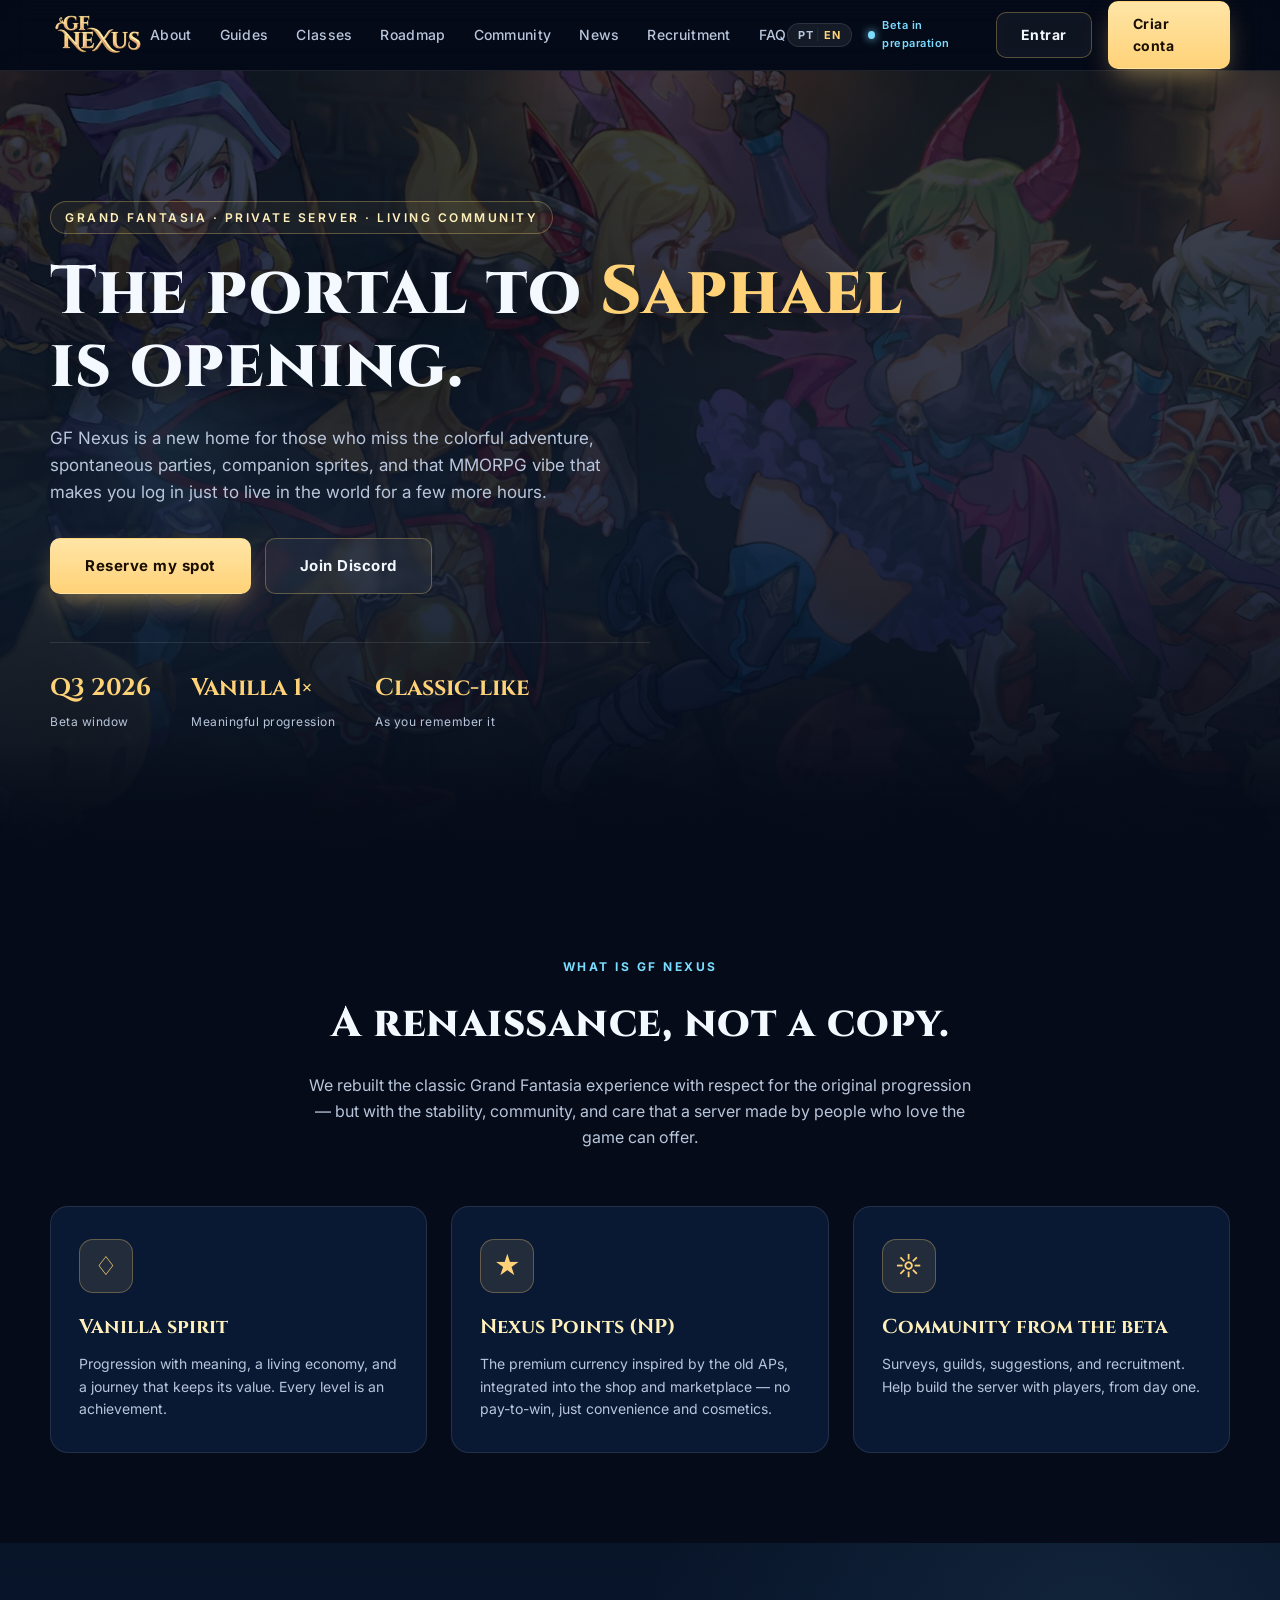
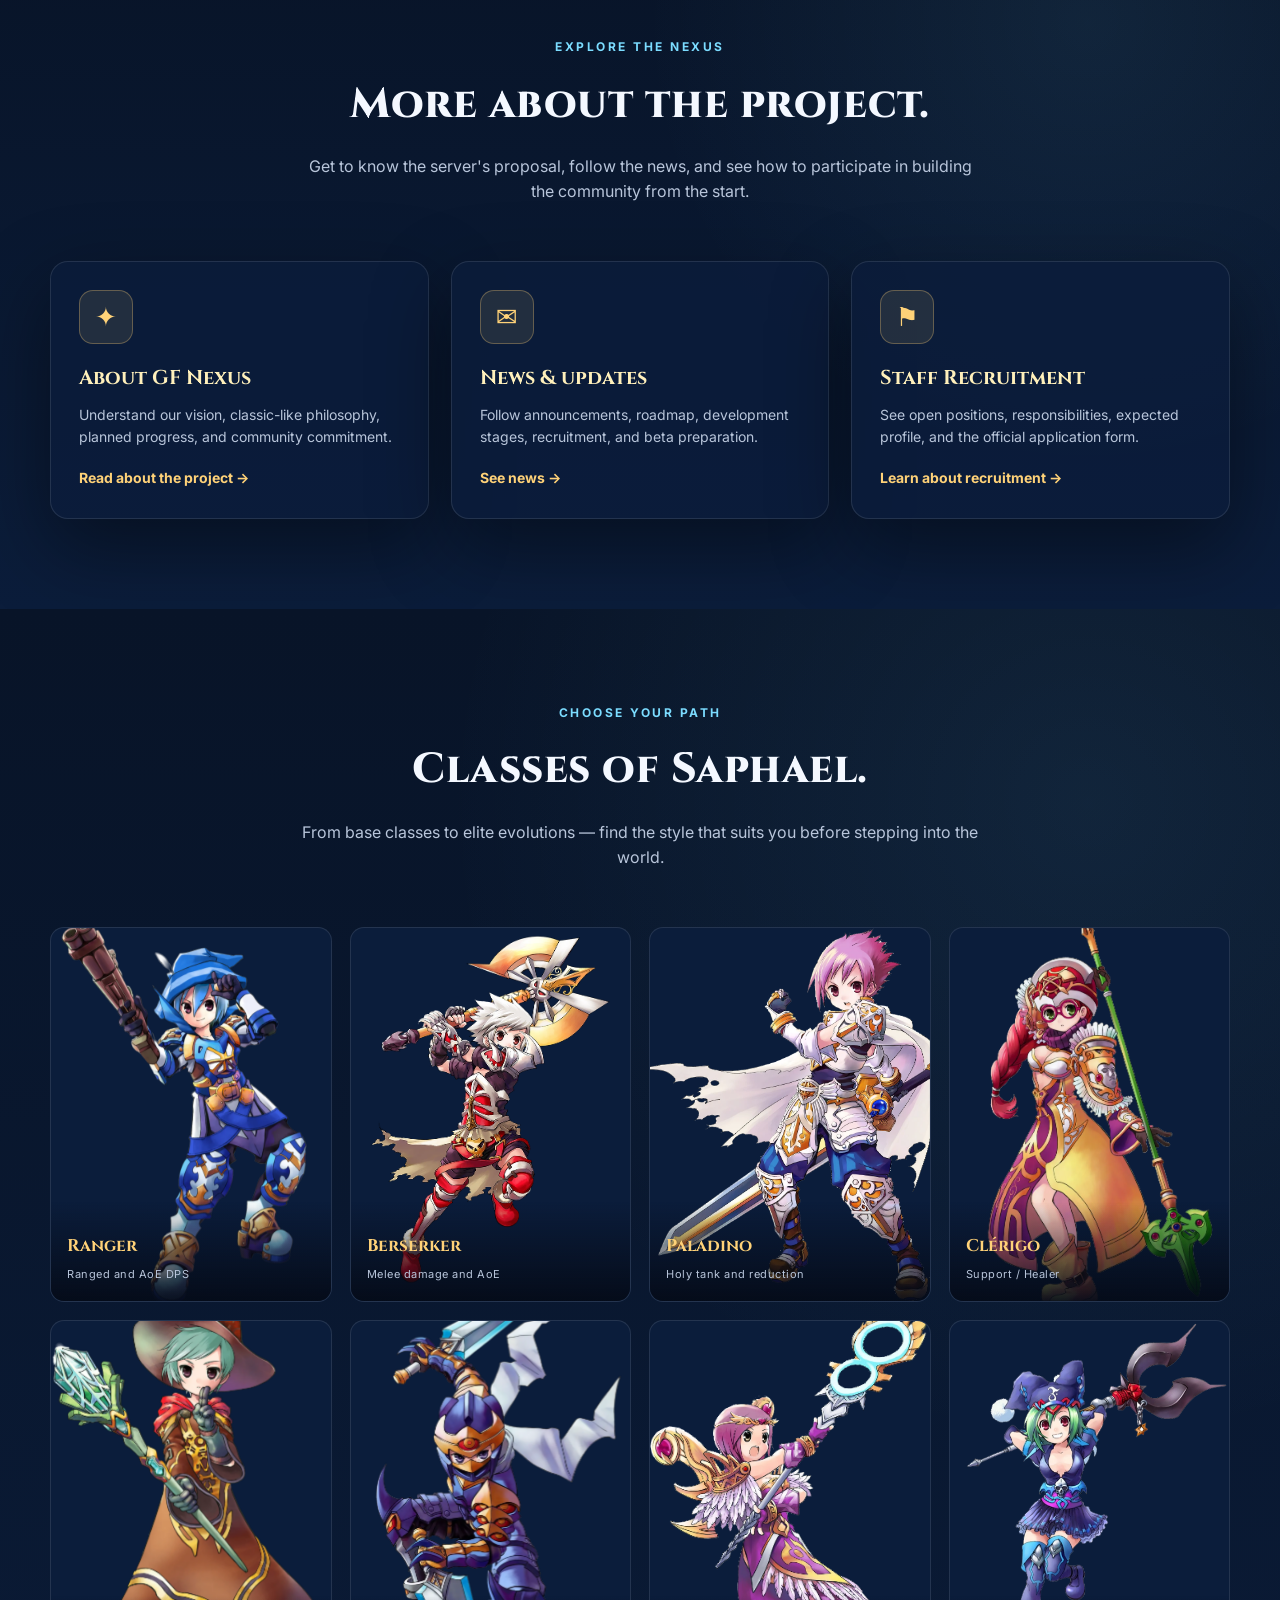
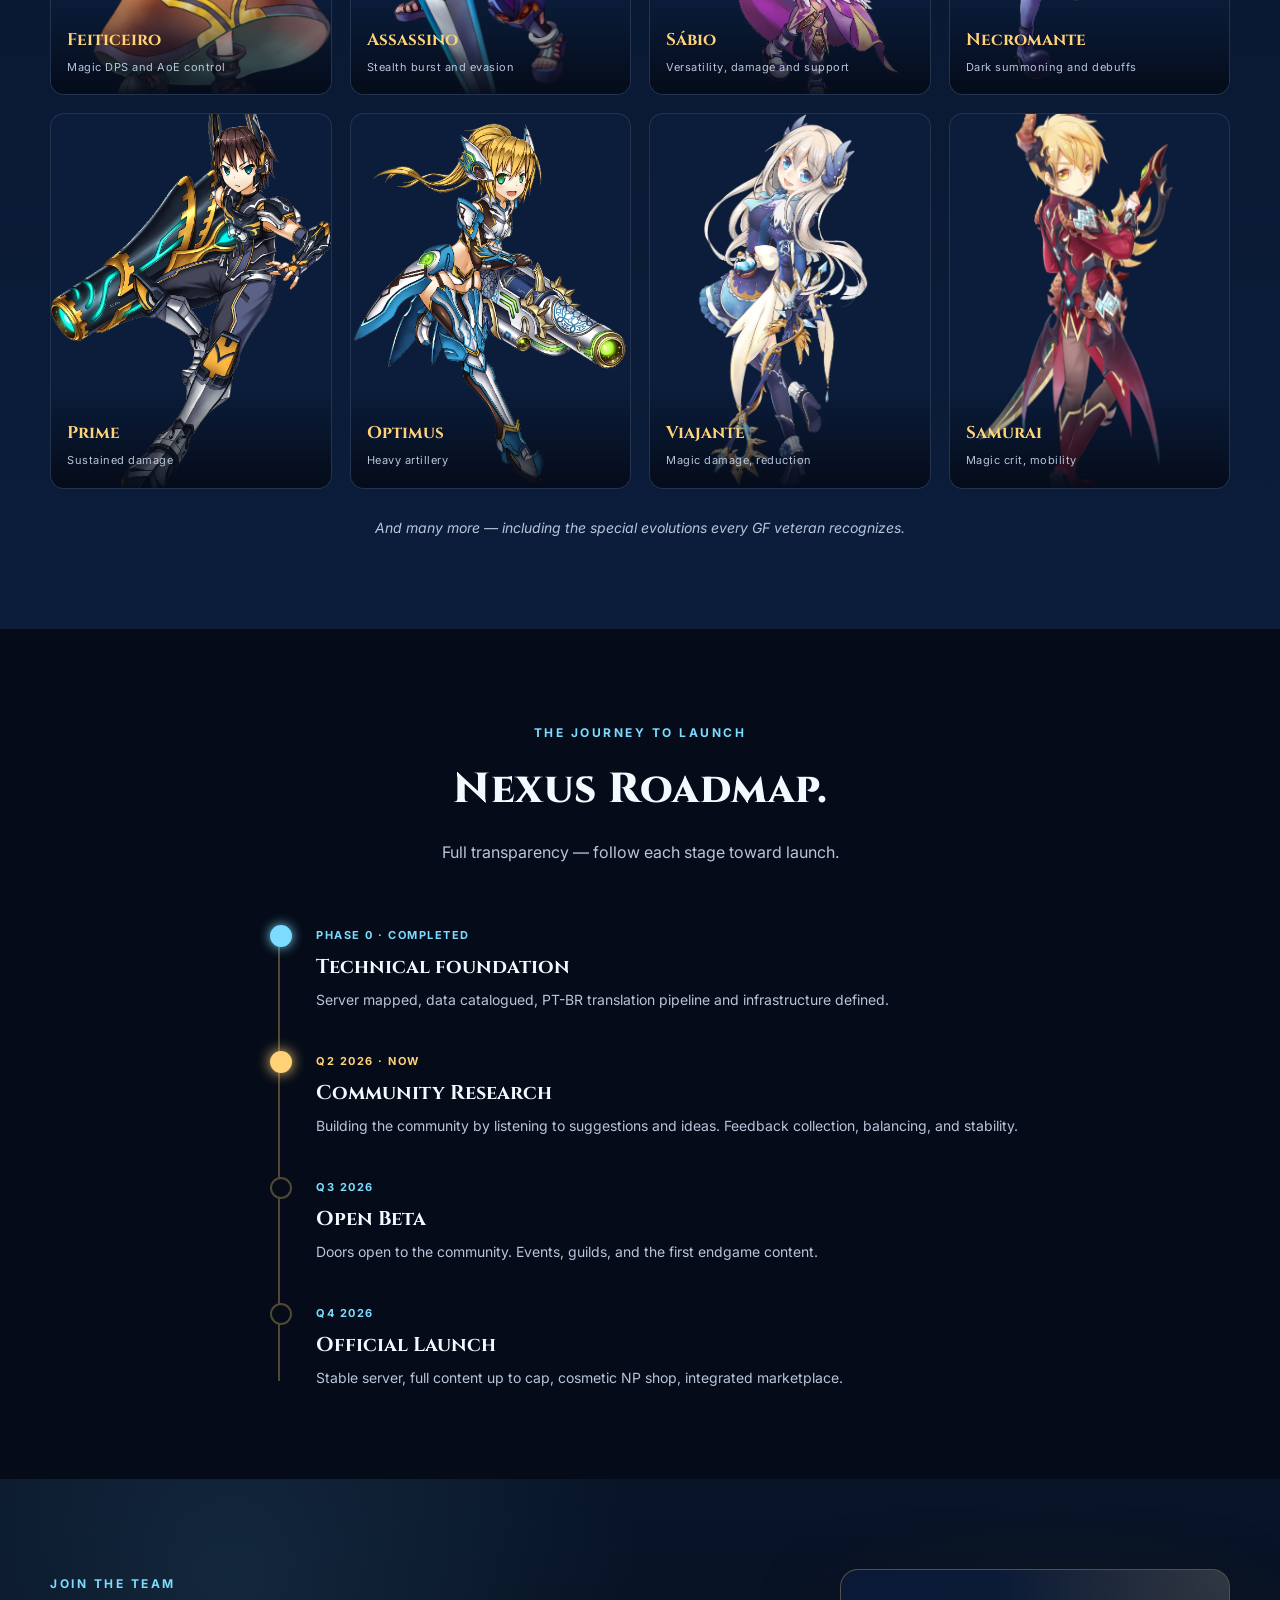
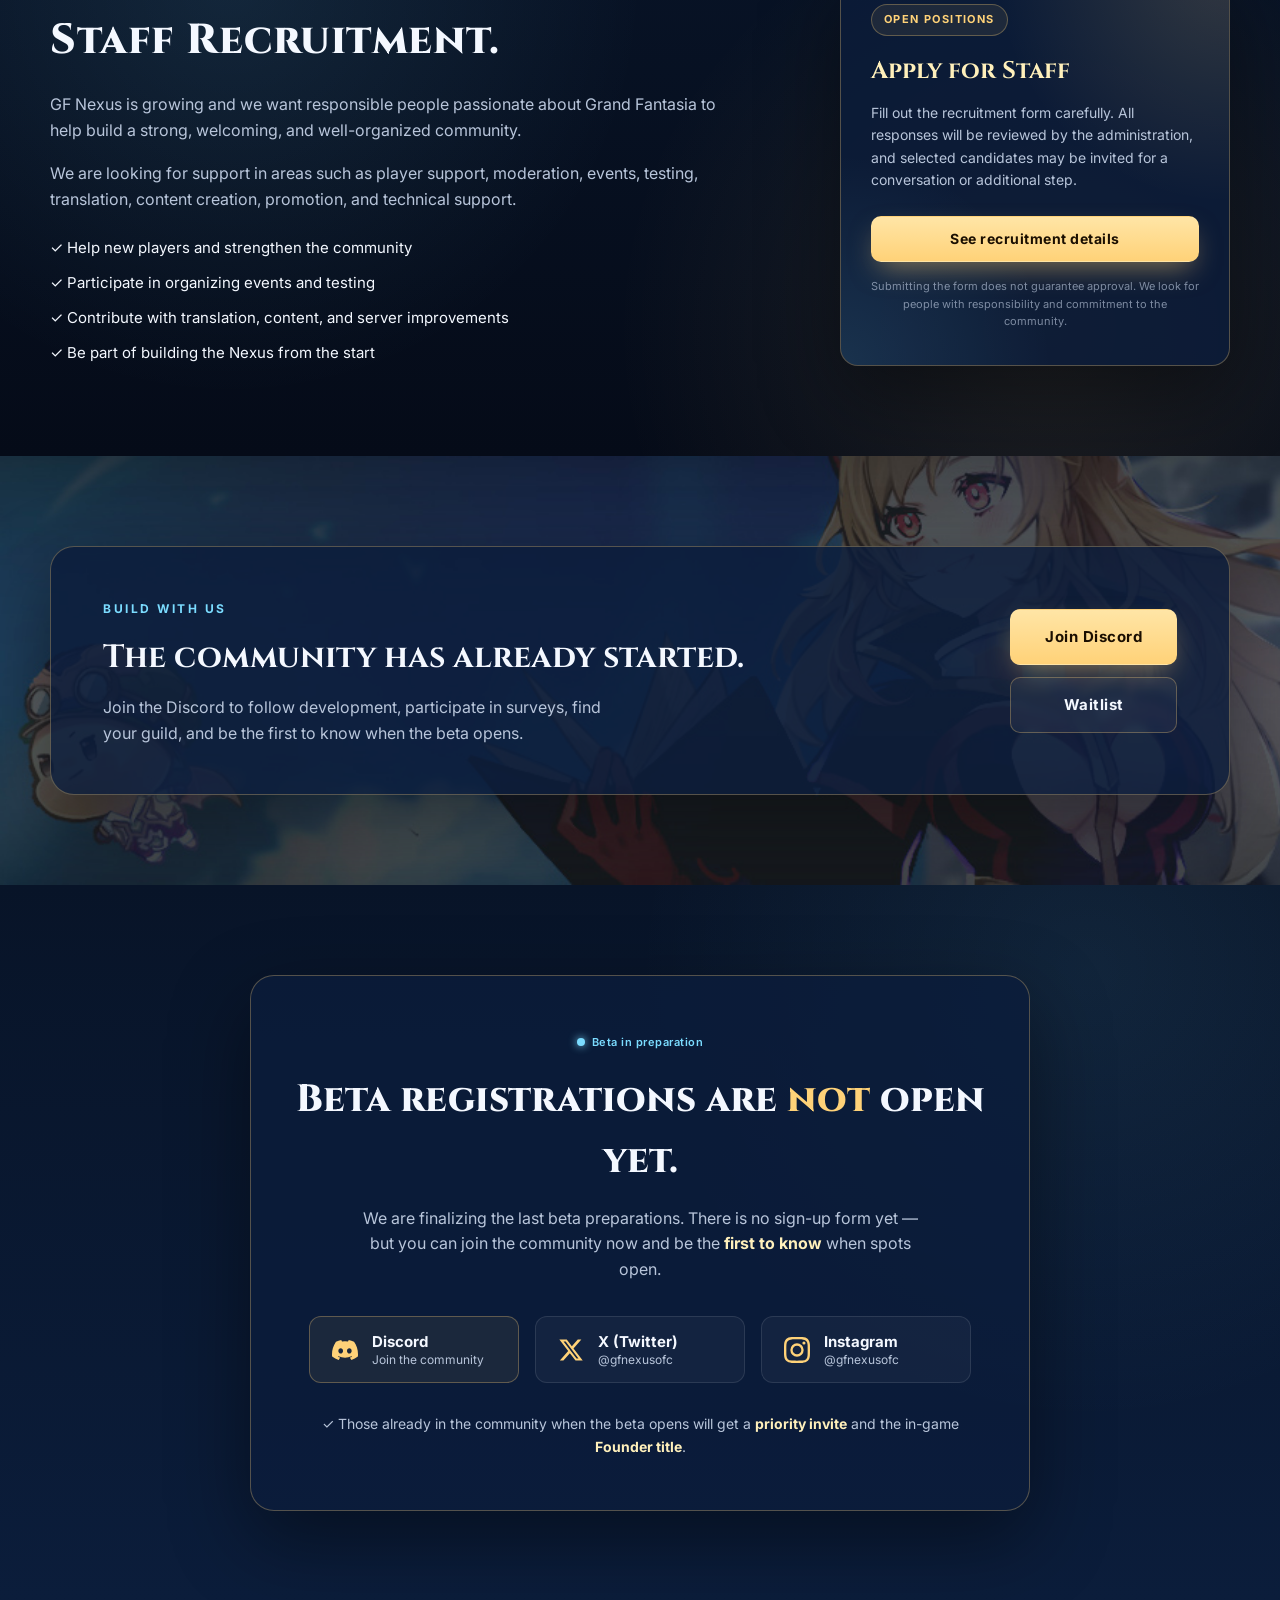
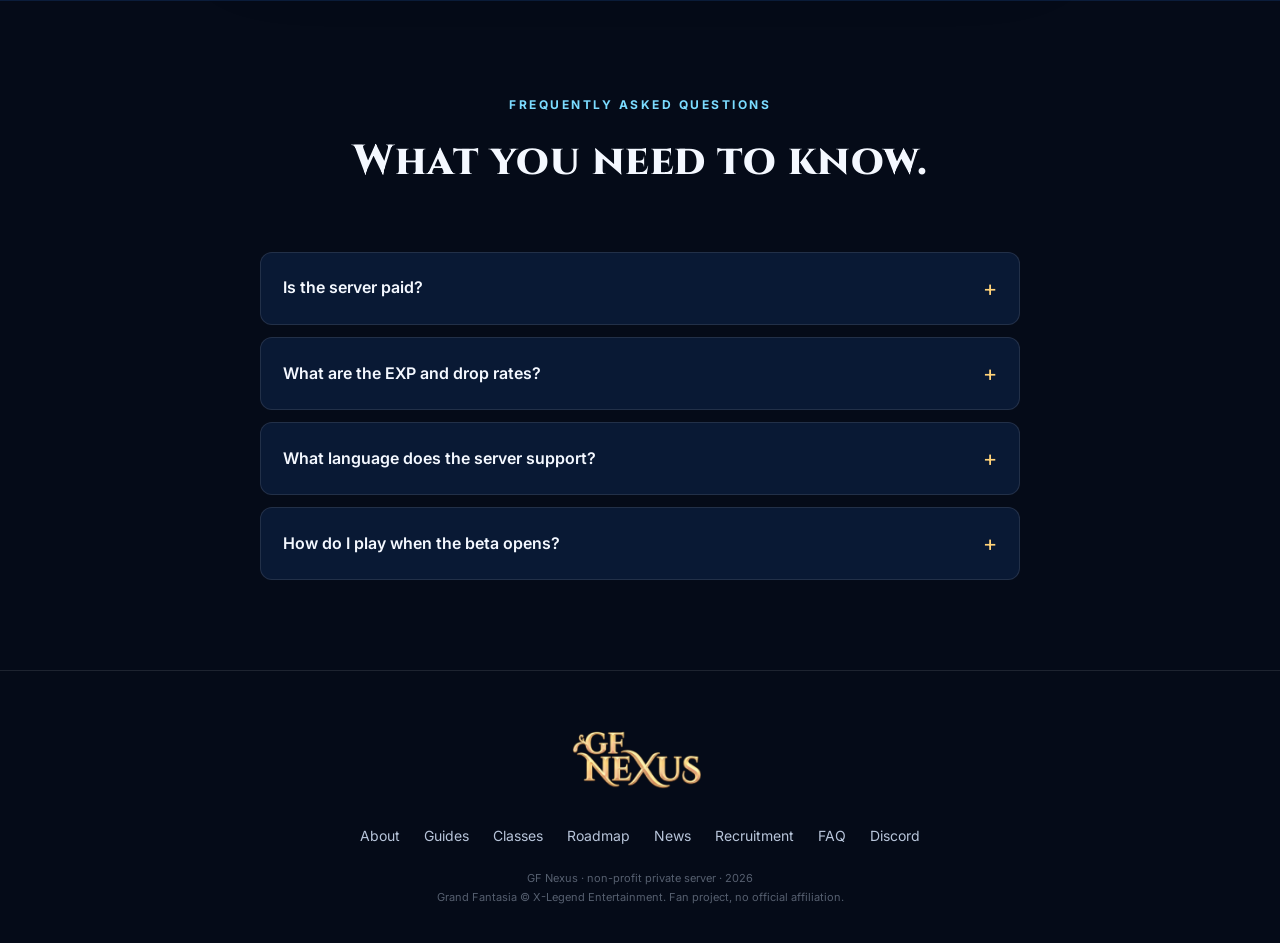
==== commit 10fdfbed: "feat: login, painel da conta, compra de NP (PIX) e recuperação de senha Páginas estáticas que consom" ====
--- a/index.html
+++ b/index.html
@@ -65,6 +65,7 @@
         <span data-lang="en">EN</span>
       </button>
       <span class="status-pill"><i class="dot"></i> <span data-i18n="nav.status">Beta em preparação</span></span>
+      <a class="btn btn-ghost" href="login.html">Entrar</a>
       <a class="btn btn-primary" href="registrar.html">Criar conta</a>
     </div>
 
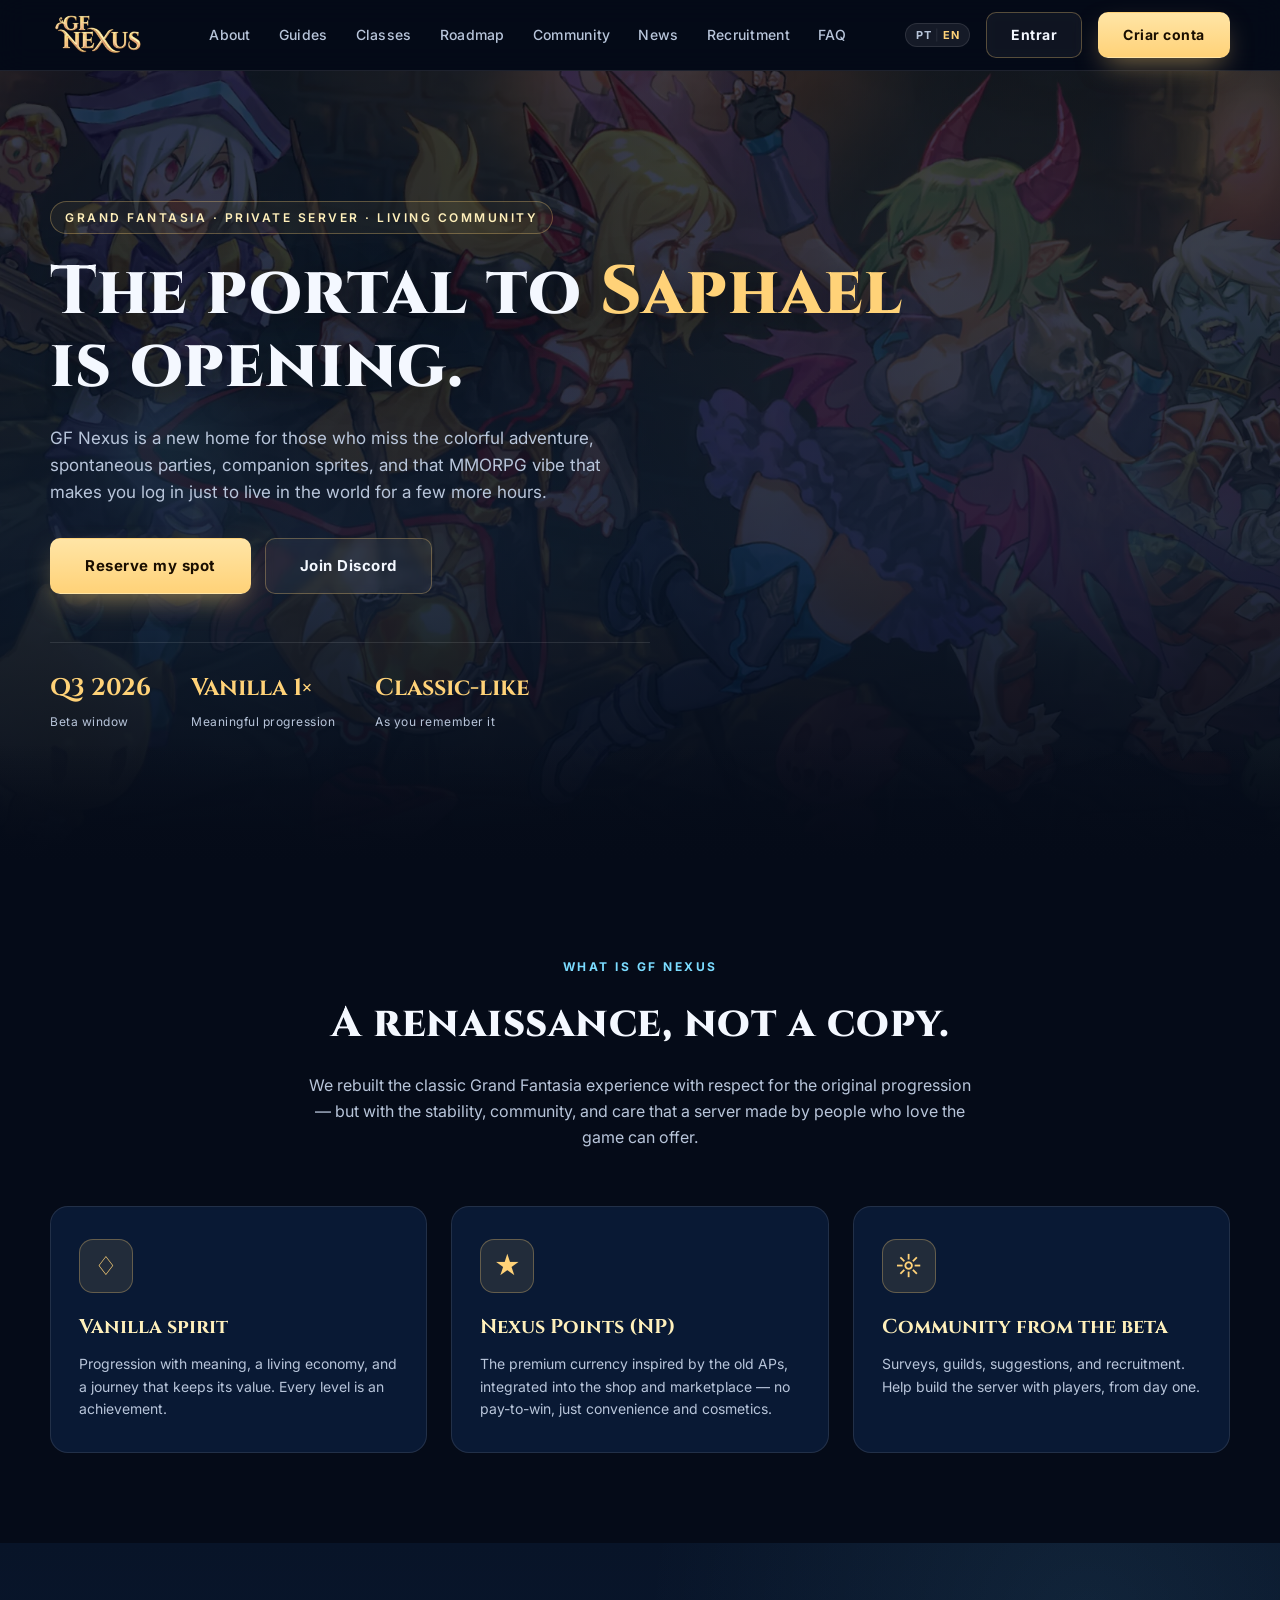
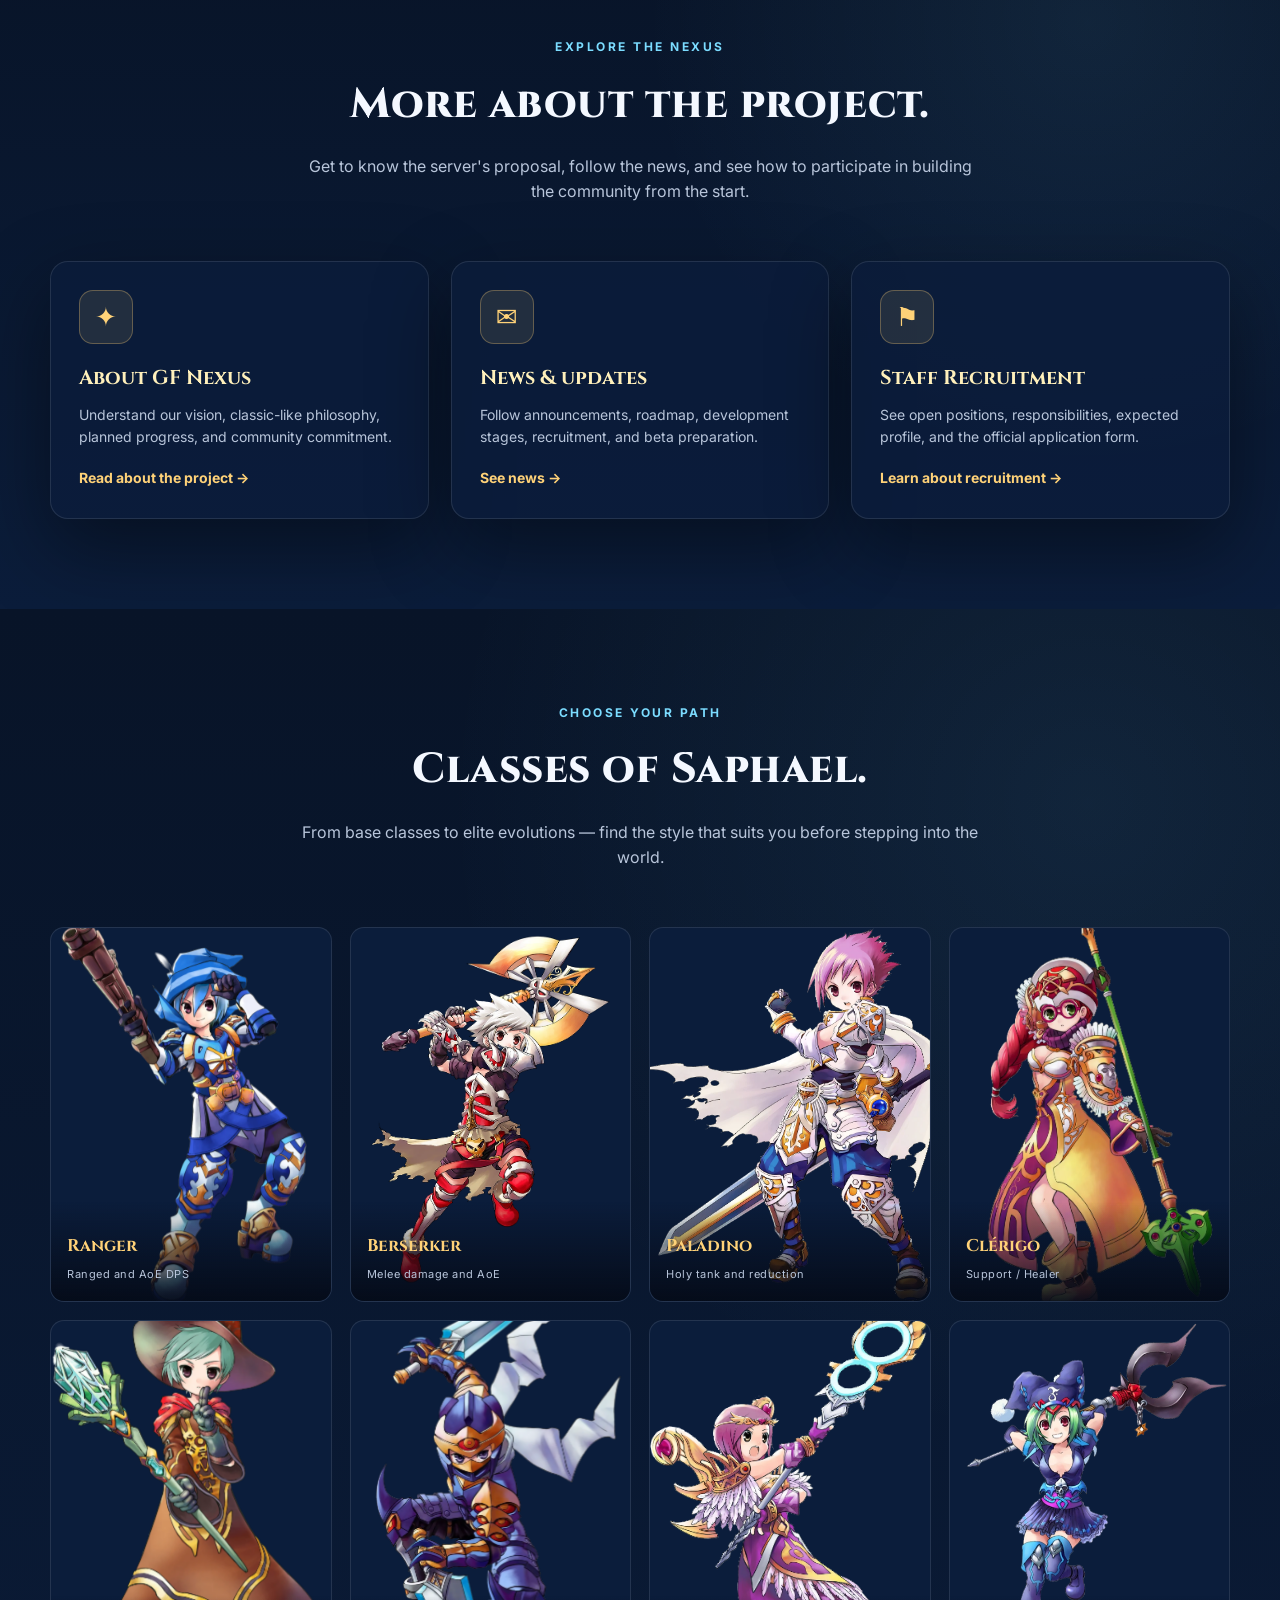
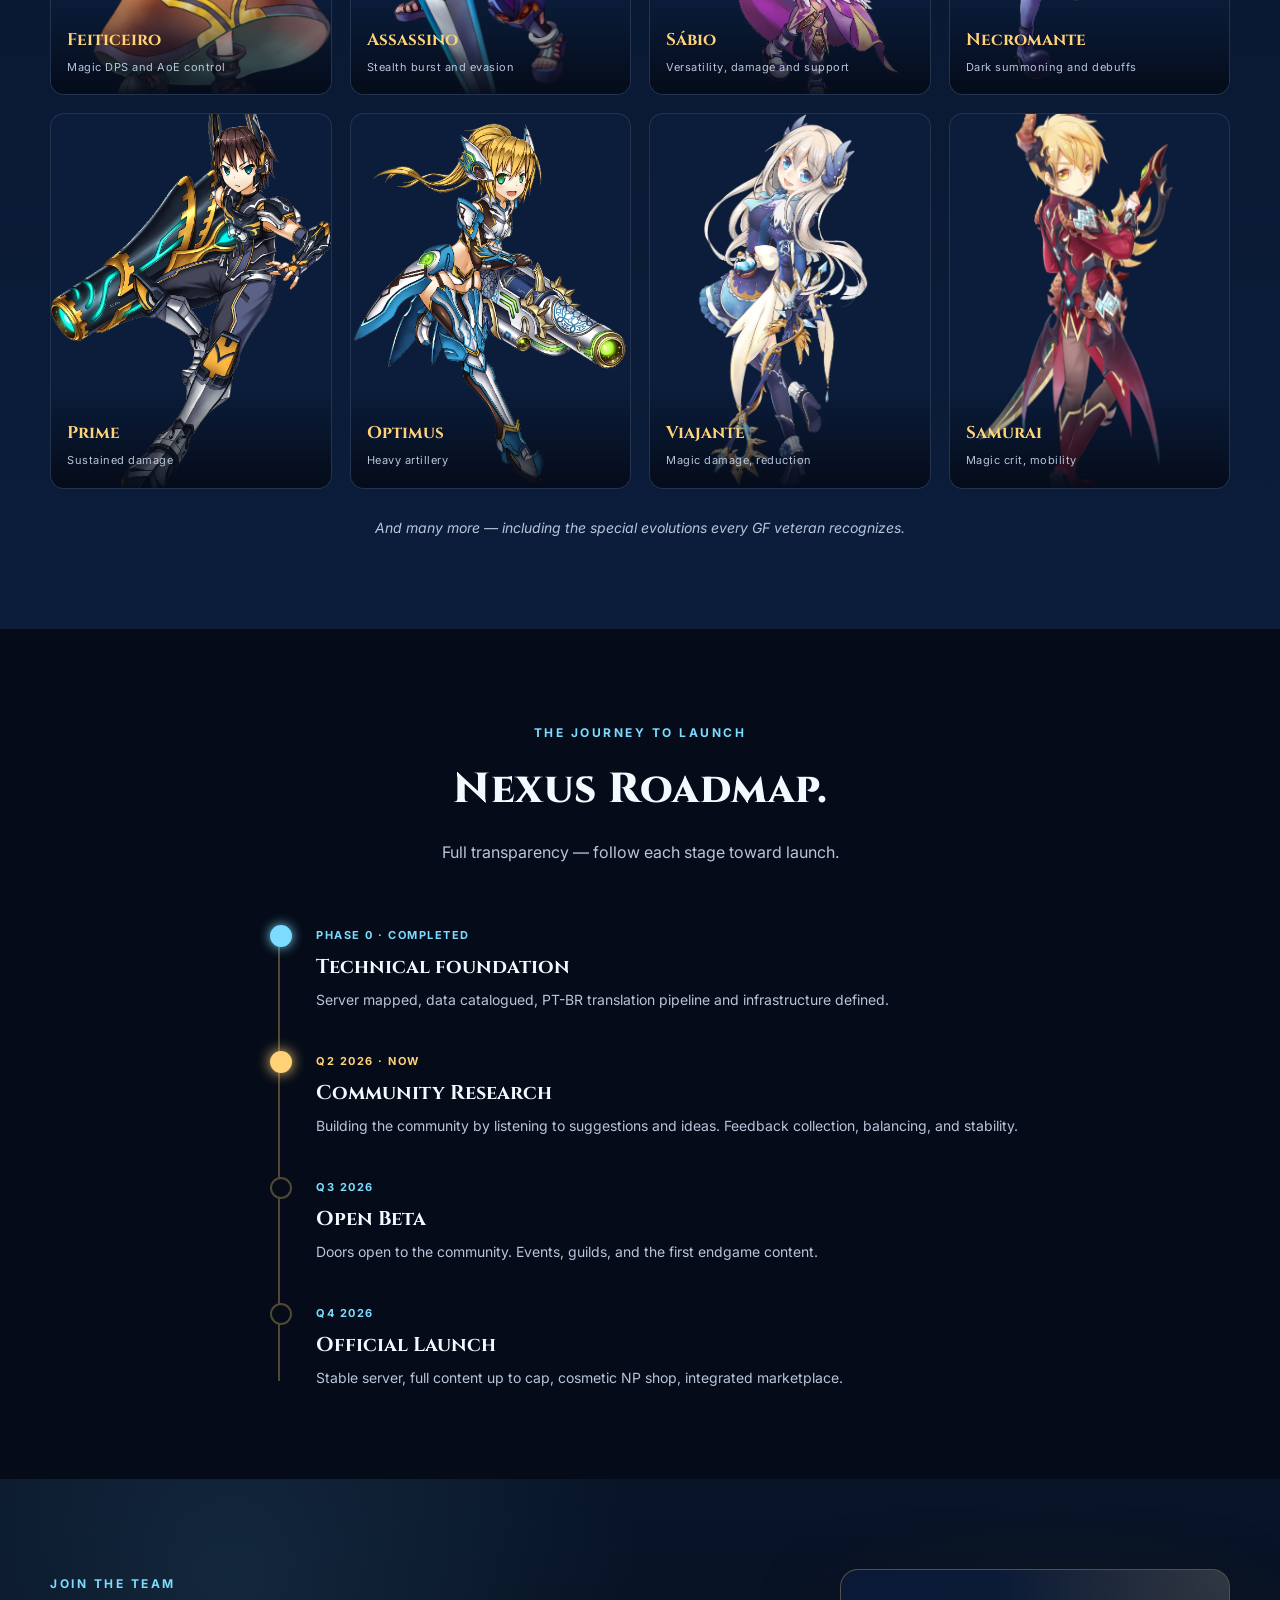
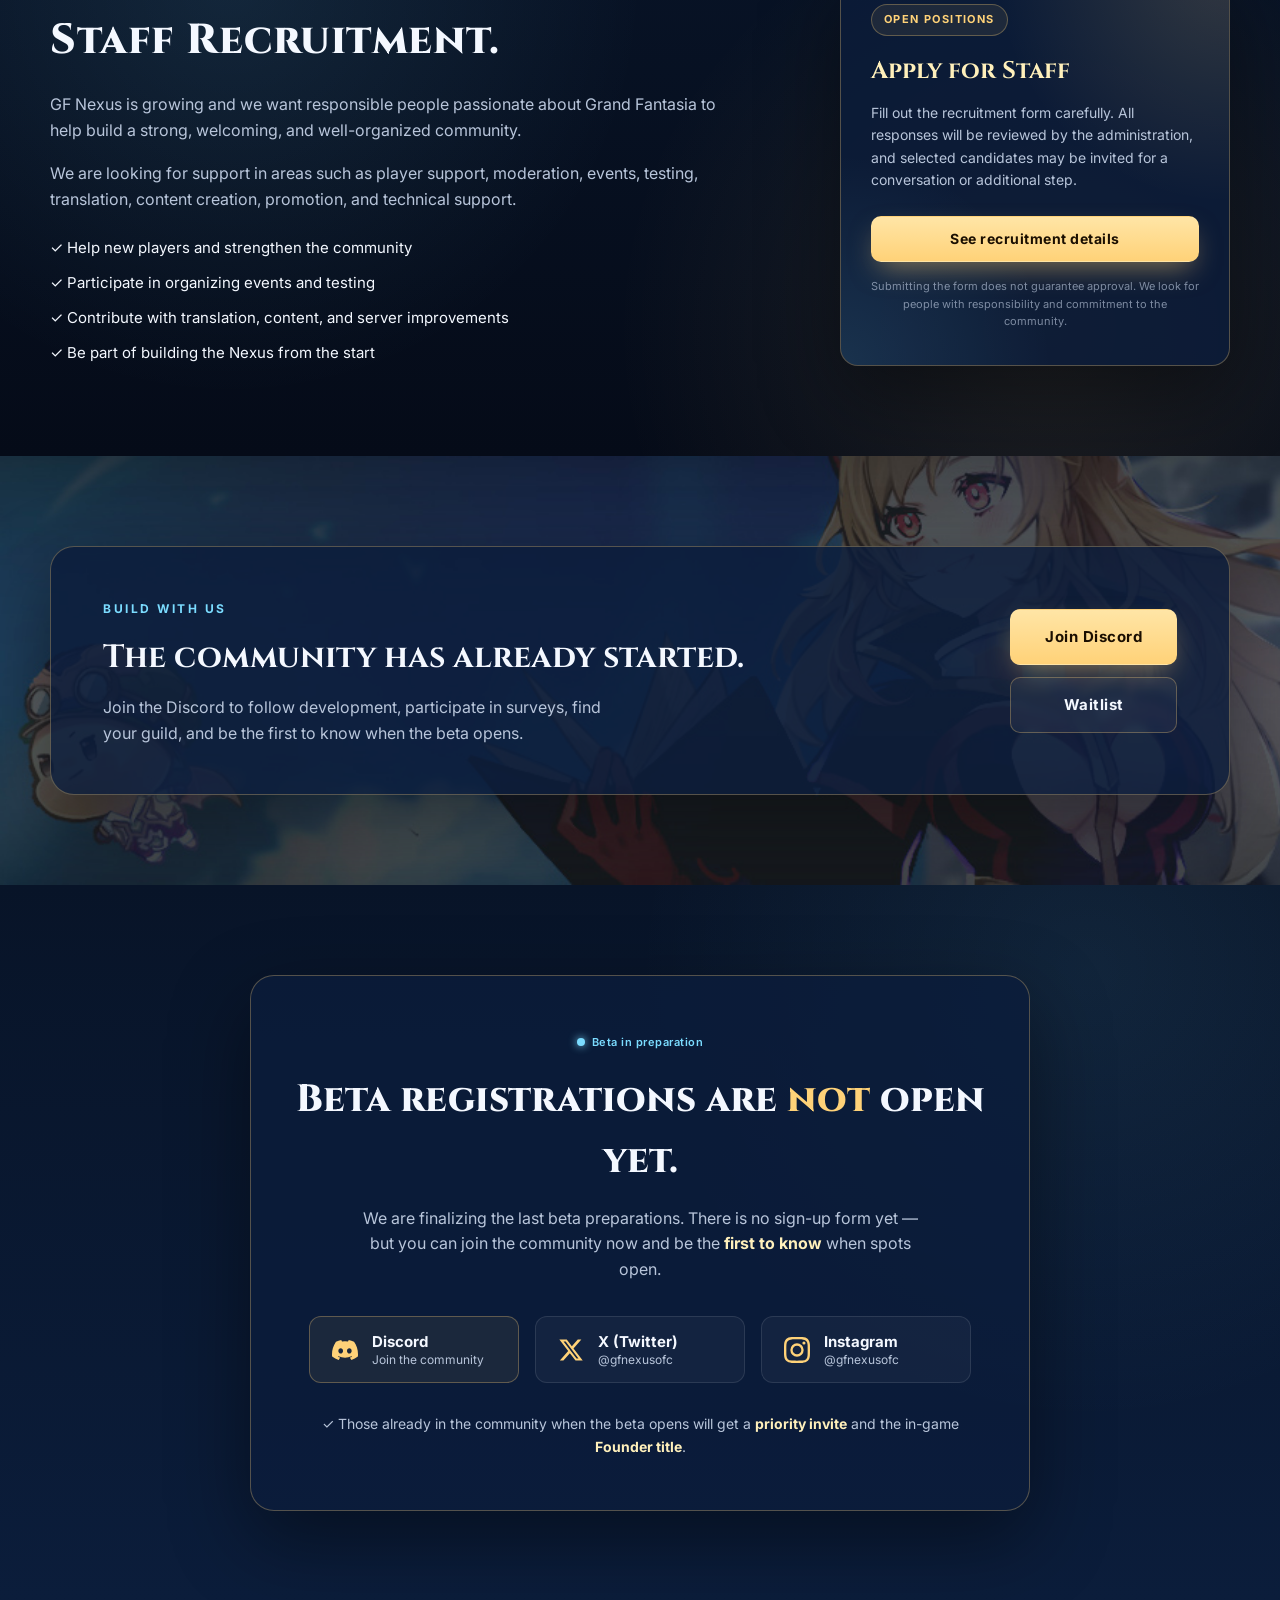
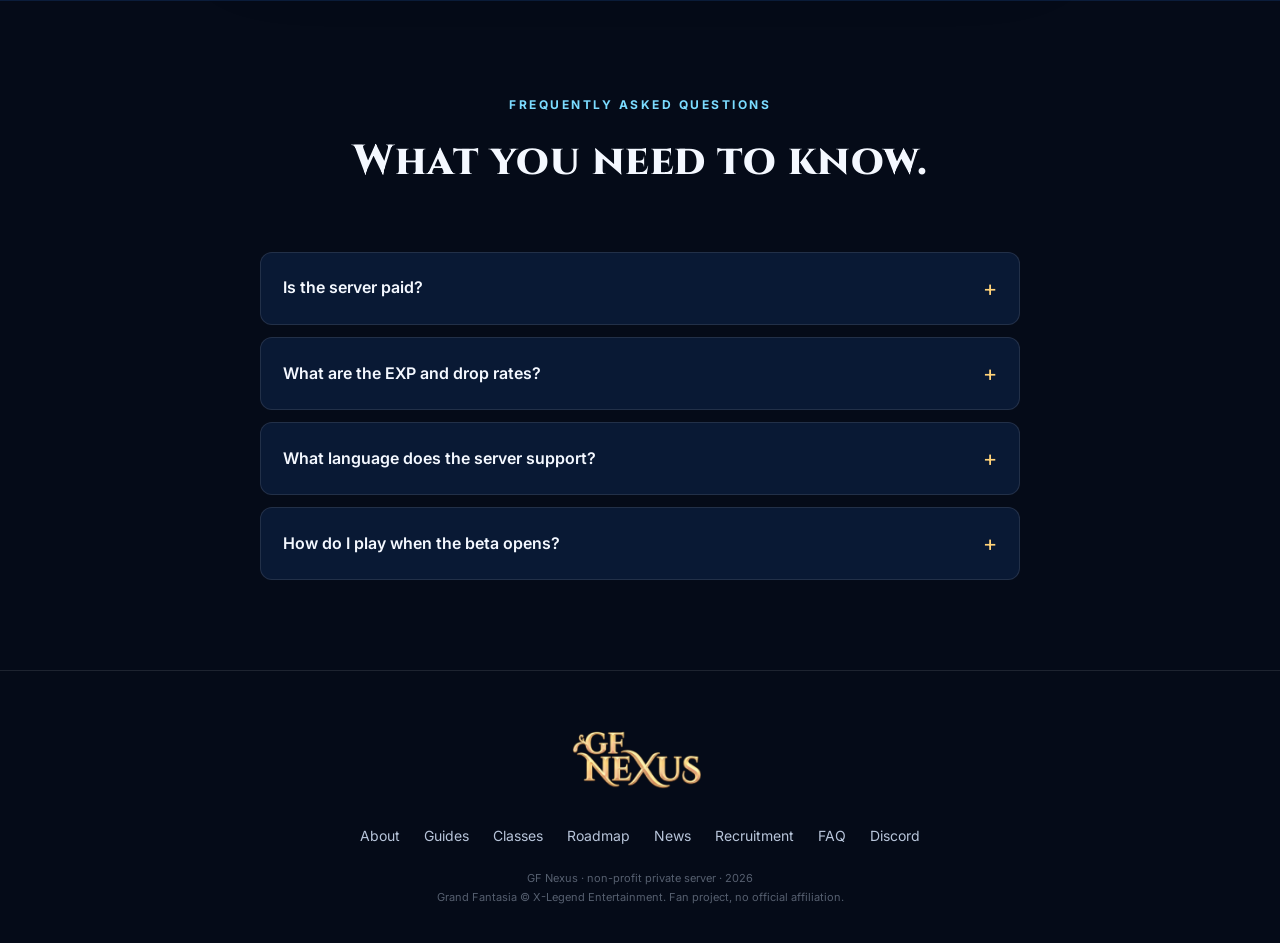
==== commit dba506cd: "style: remove pill 'Beta em preparação' da navbar (libera espaço, evita quebra dos botões) Co-Author" ====
--- a/index.html
+++ b/index.html
@@ -63,9 +63,7 @@
         <span data-lang="pt-BR">PT</span>
         <span class="lang-sep">|</span>
         <span data-lang="en">EN</span>
-      </button>
-      <span class="status-pill"><i class="dot"></i> <span data-i18n="nav.status">Beta em preparação</span></span>
-      <a class="btn btn-ghost" href="login.html">Entrar</a>
+      </button>      <a class="btn btn-ghost" href="login.html">Entrar</a>
       <a class="btn btn-primary" href="registrar.html">Criar conta</a>
     </div>
 
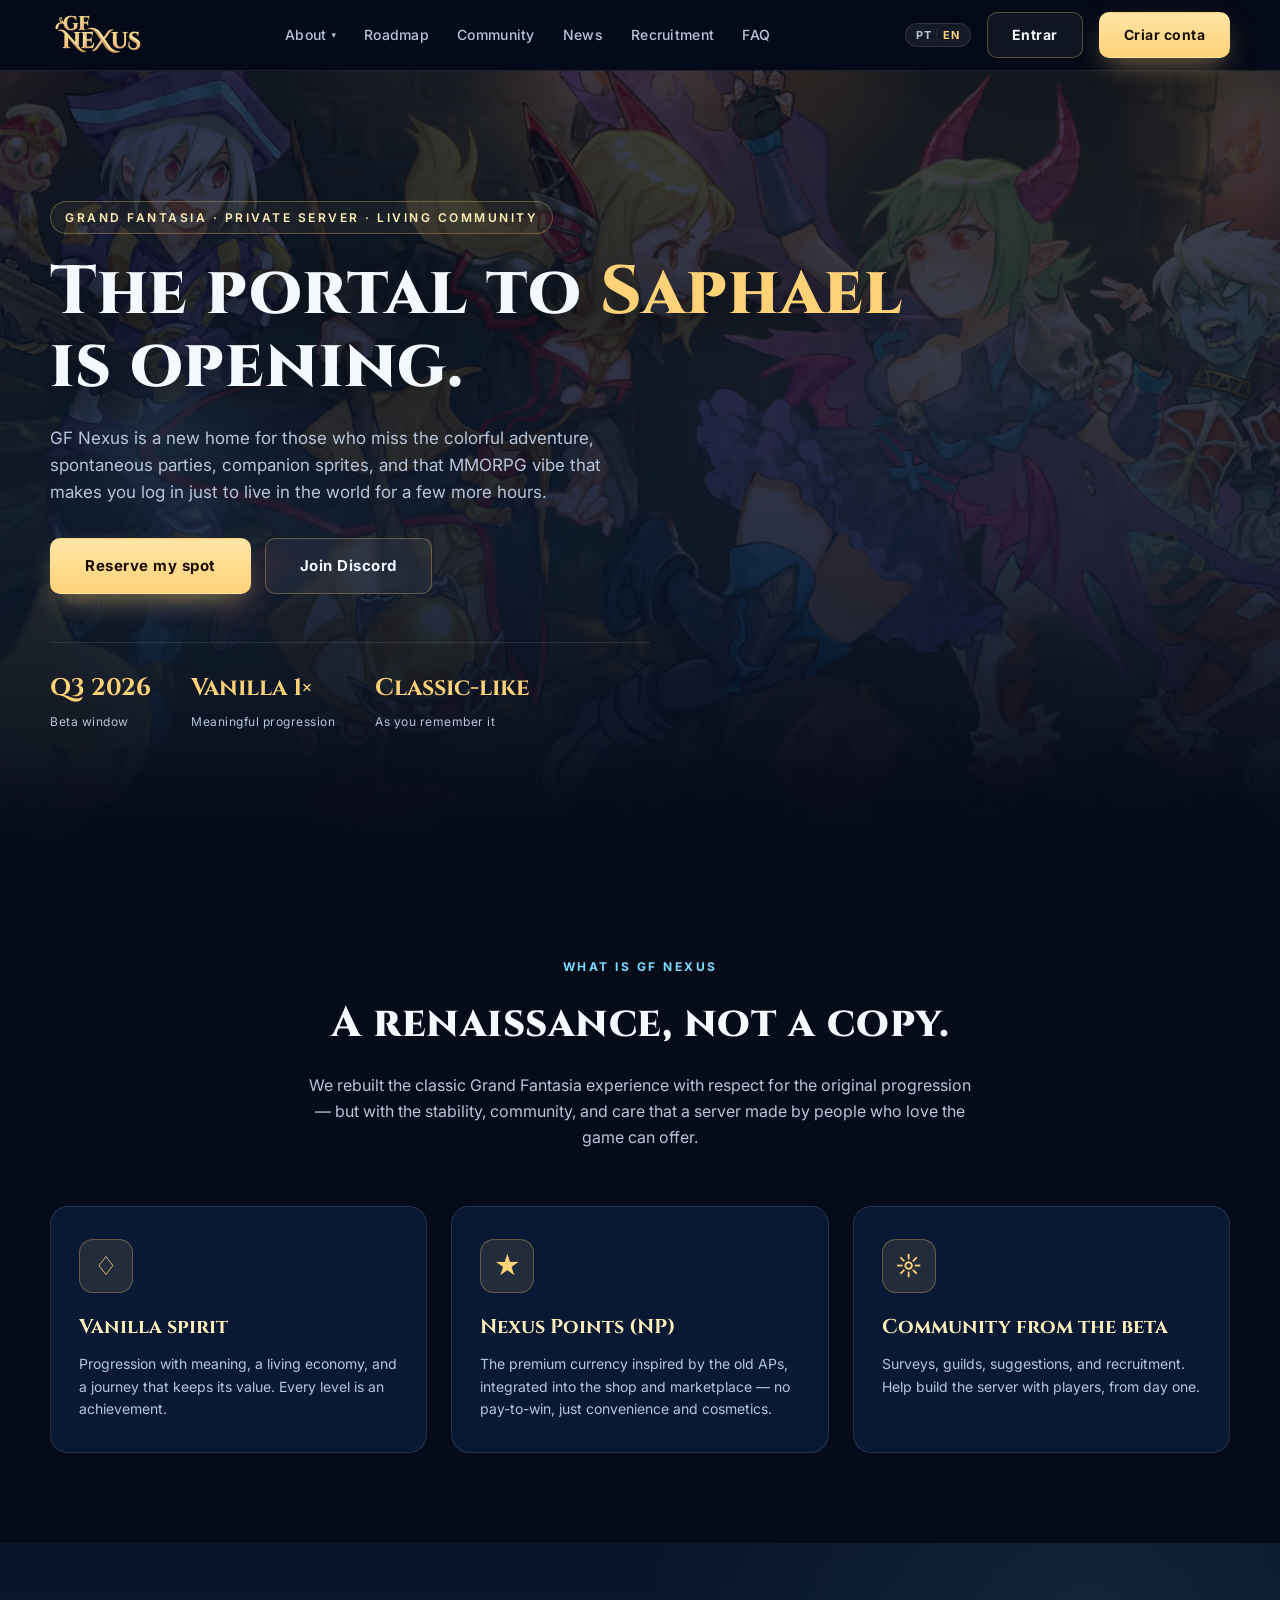
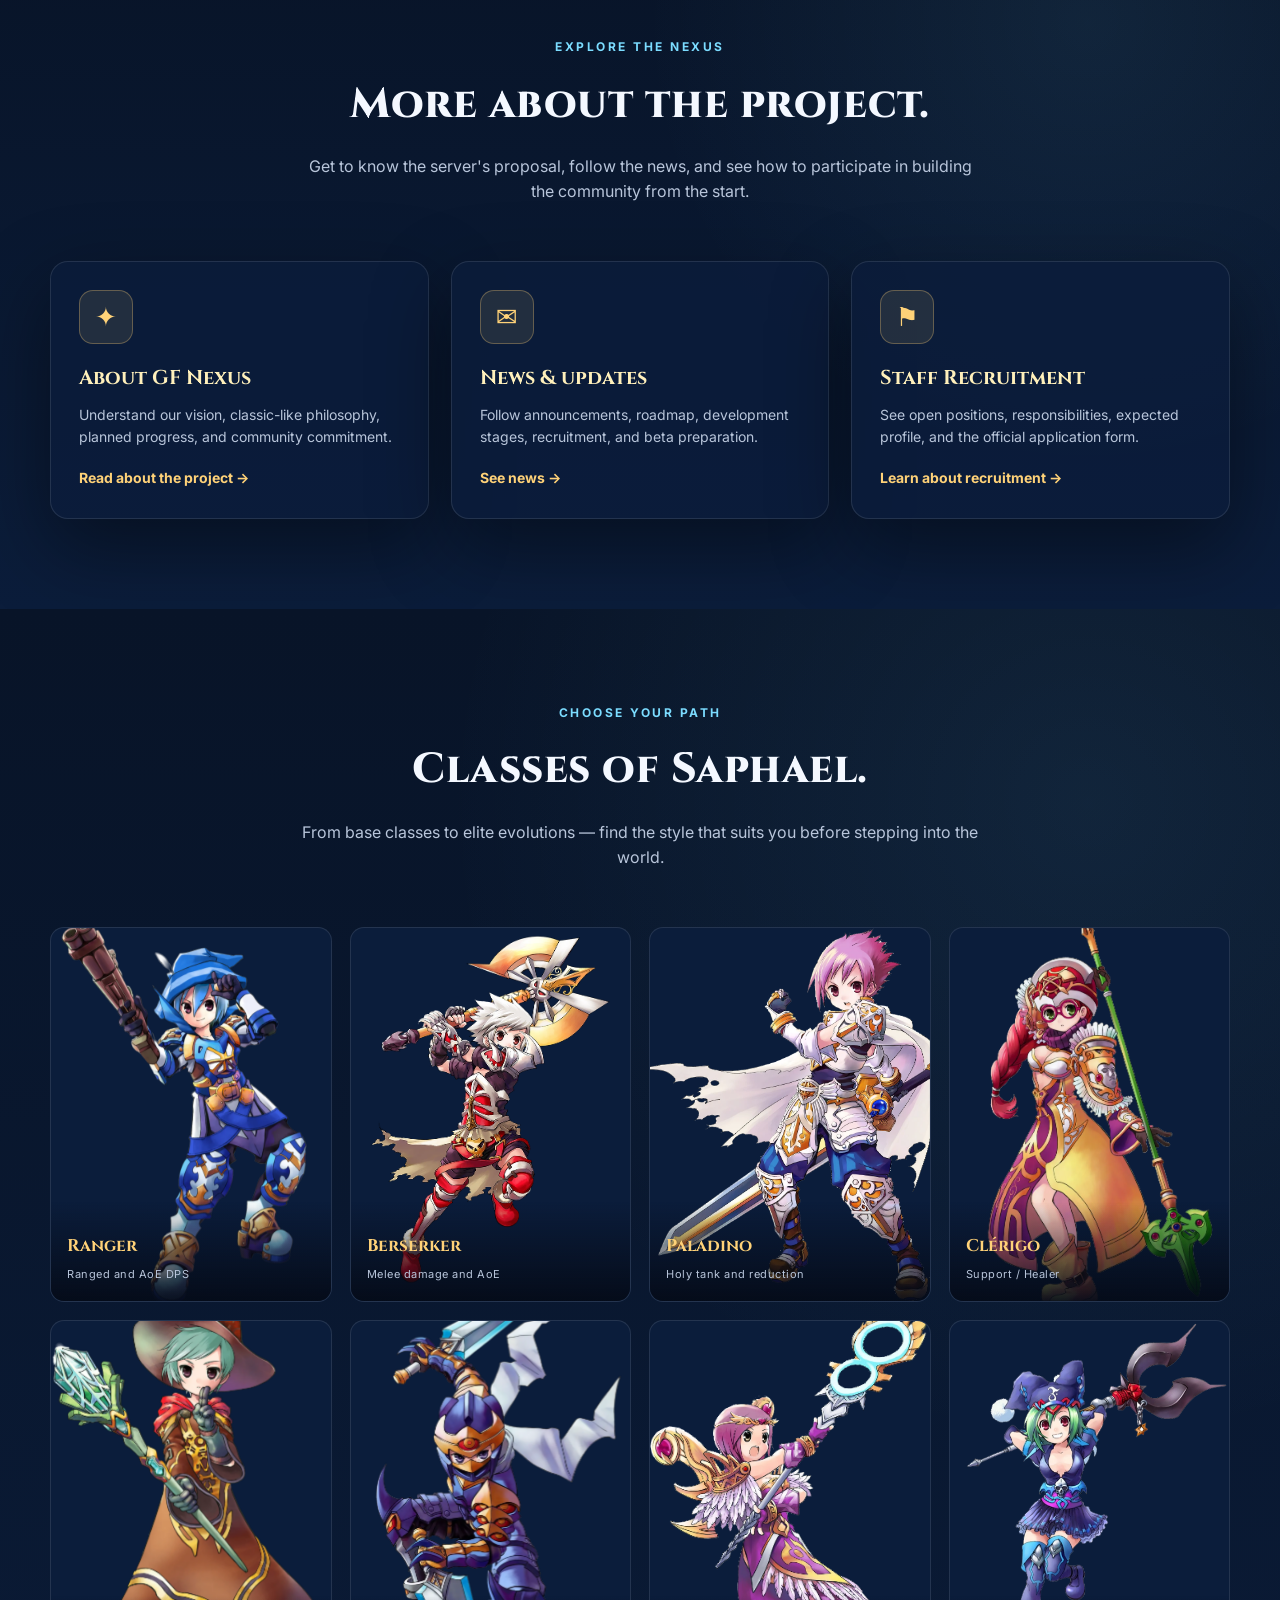
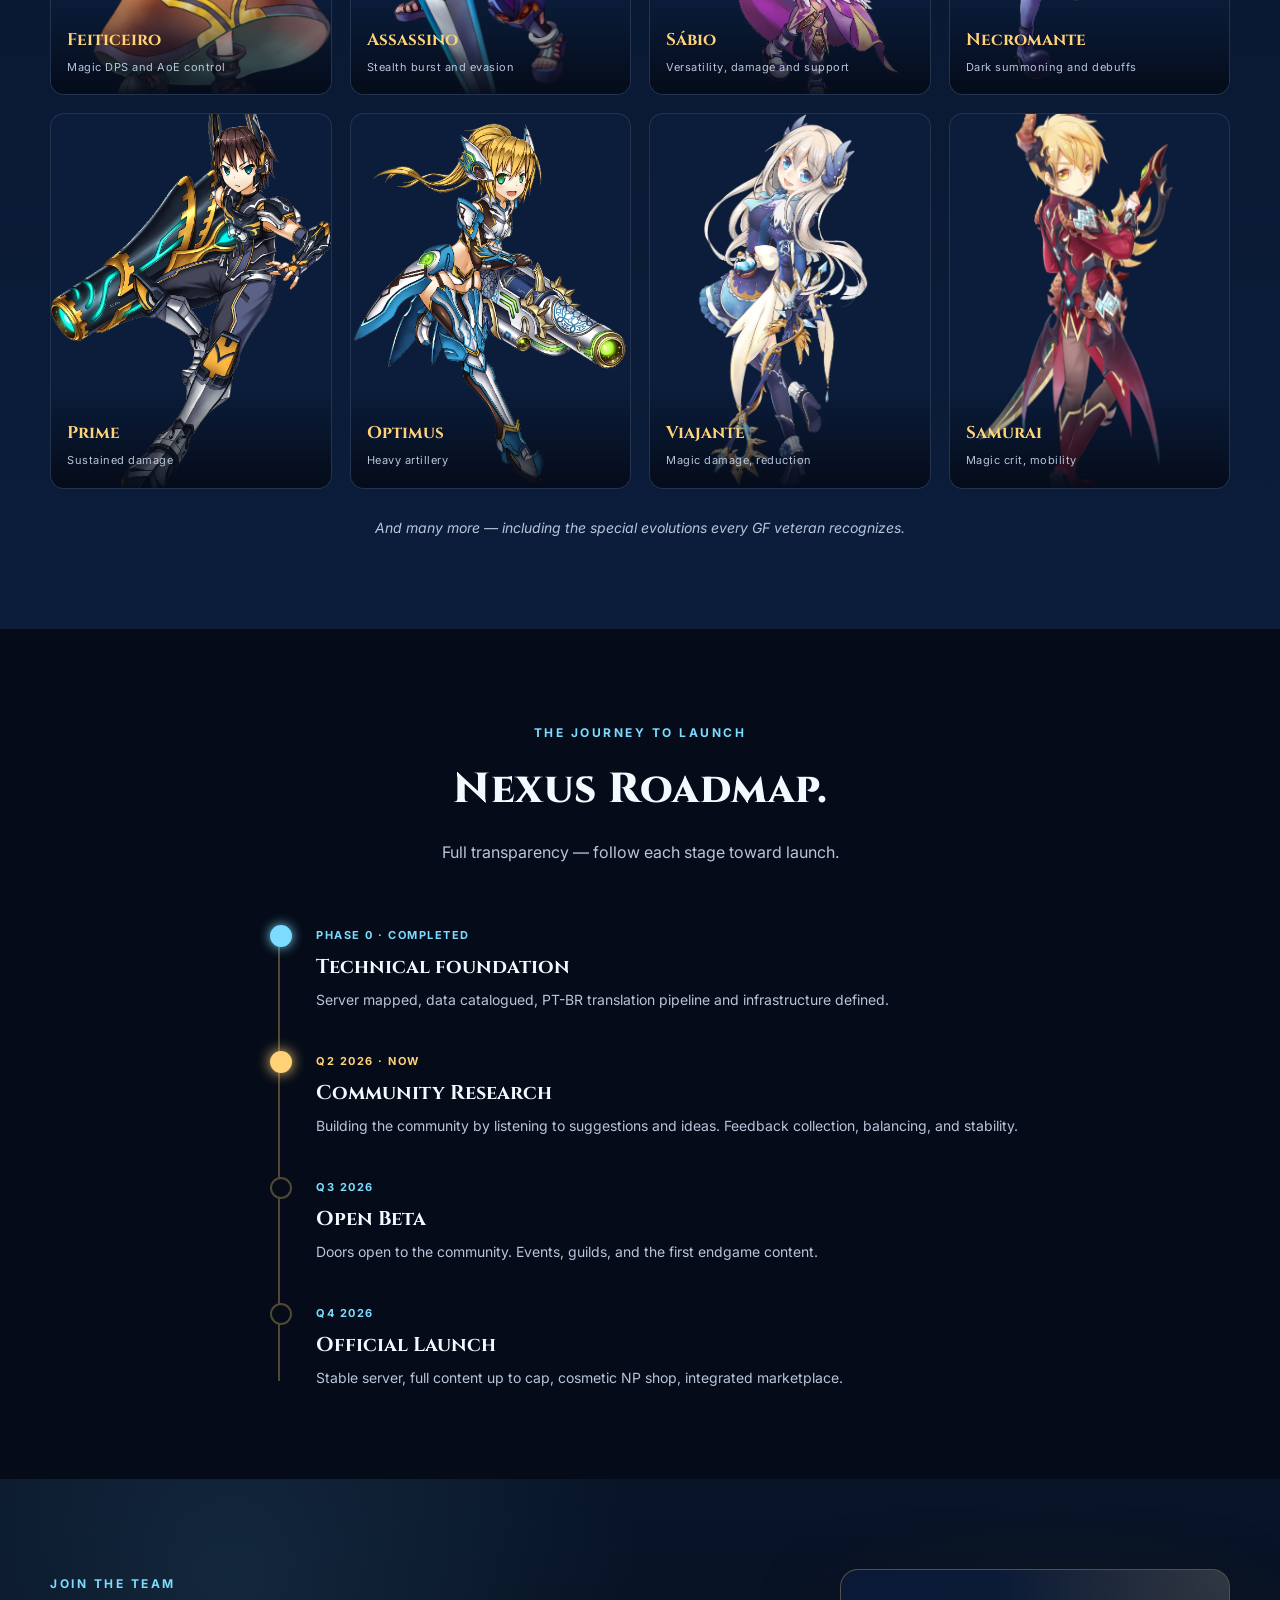
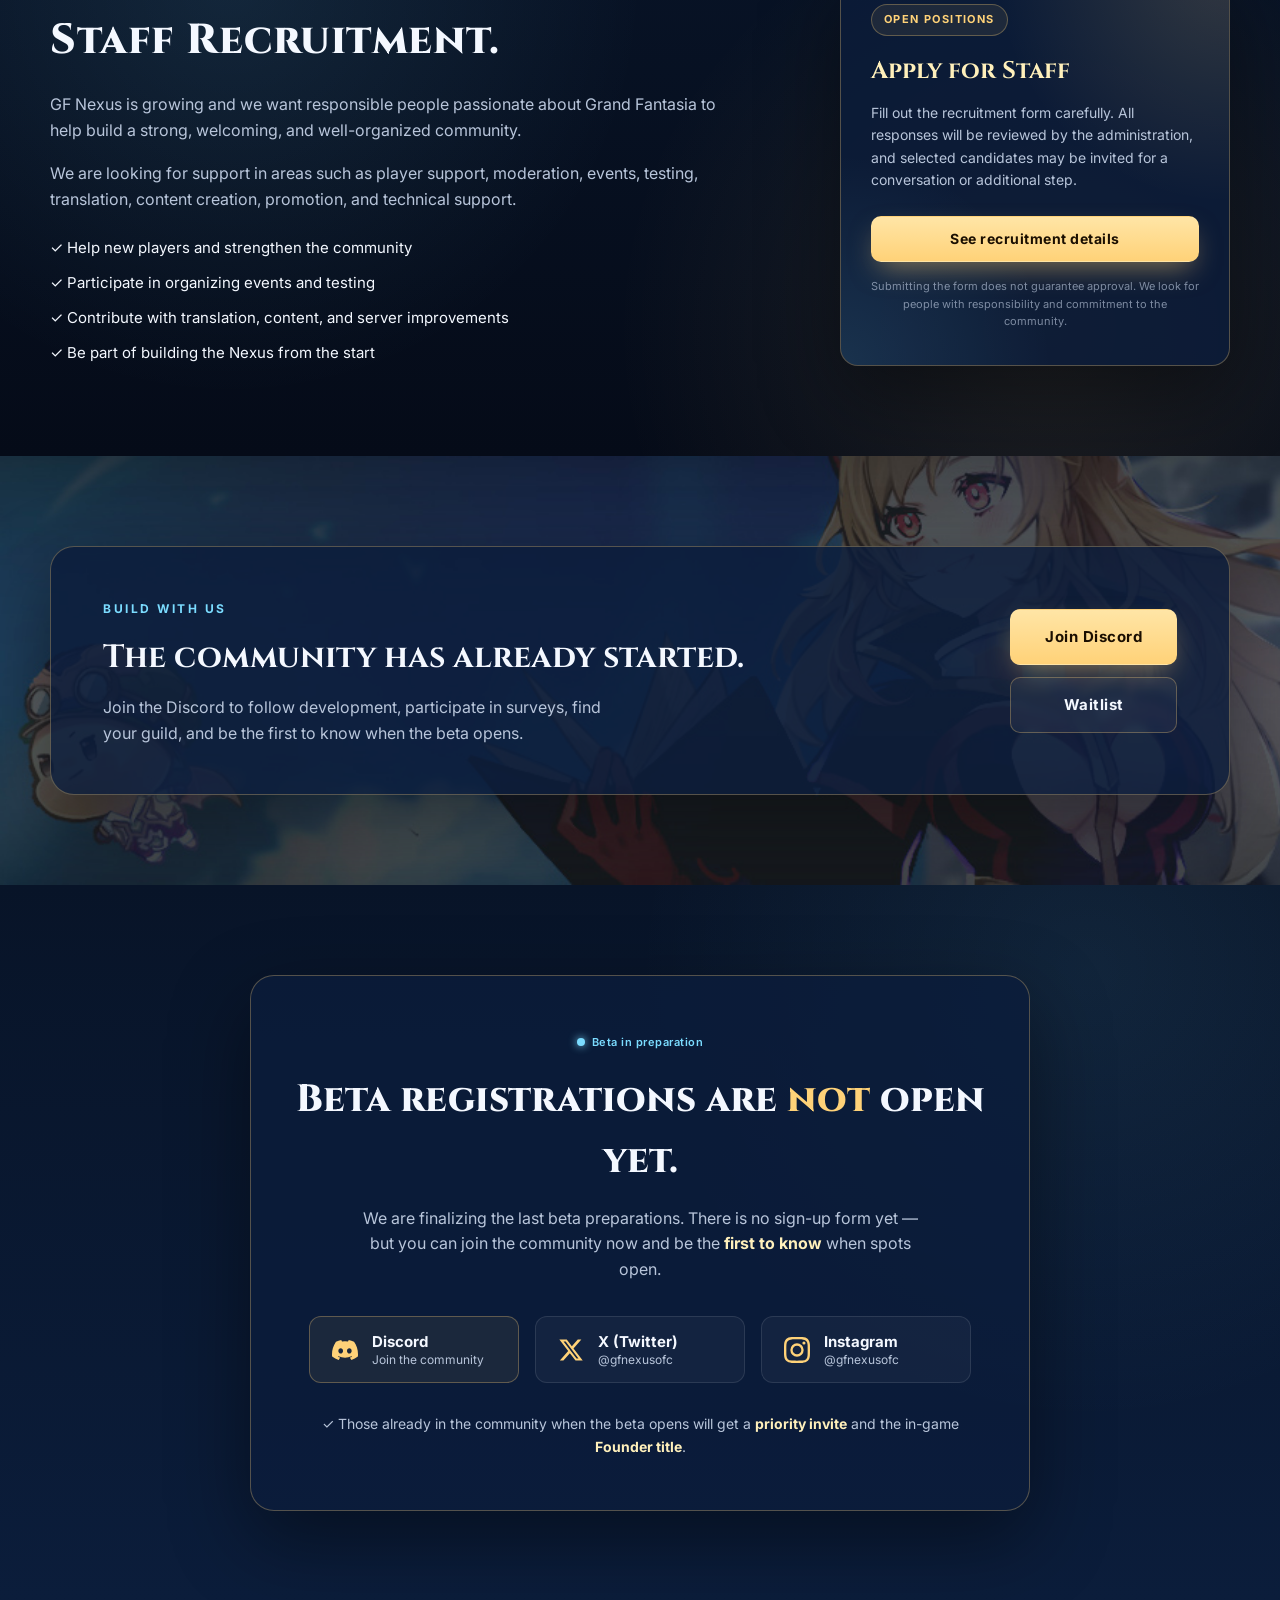
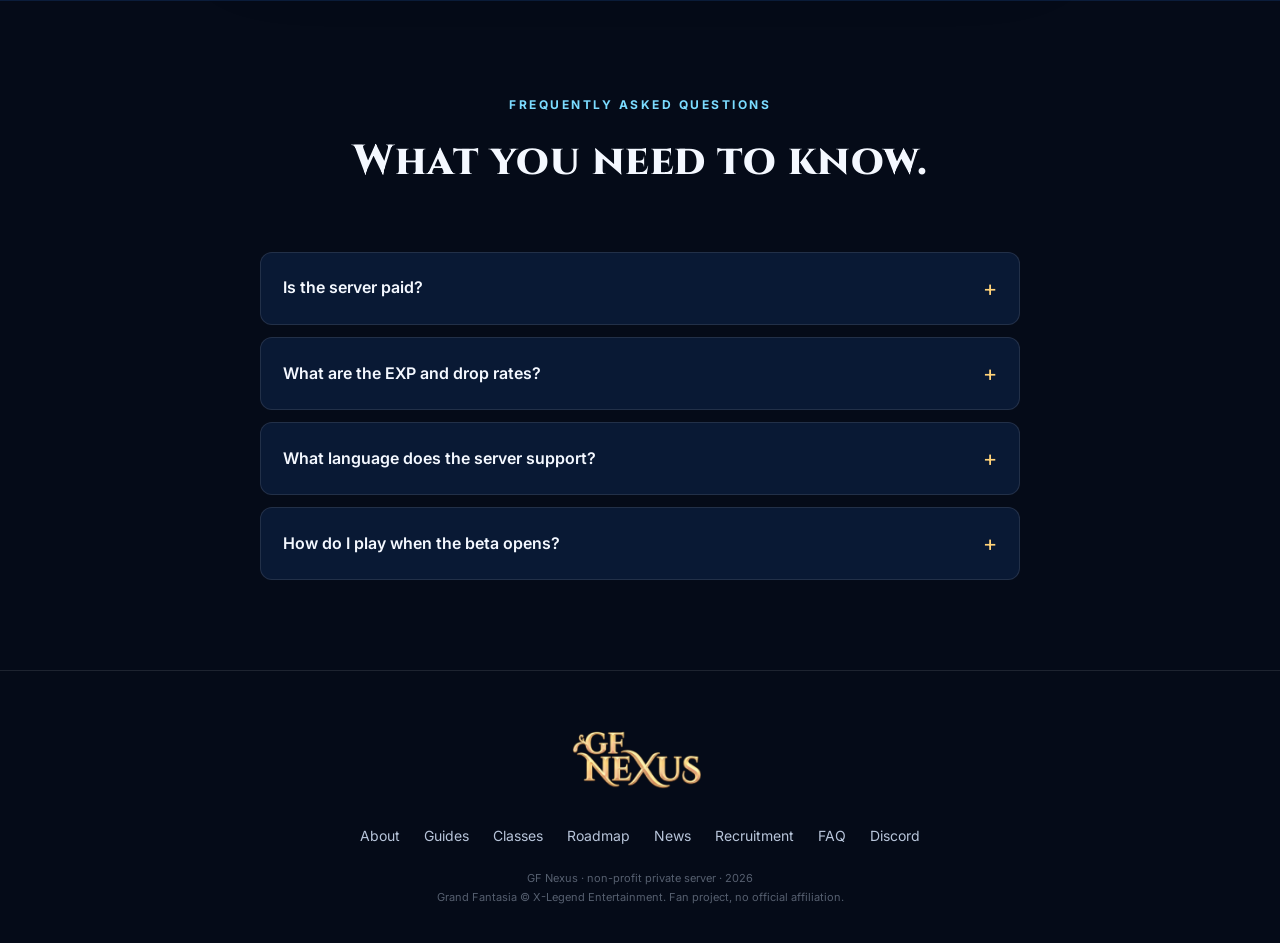
==== commit 7c22a595: "feat(nav): dropdown 'Sobre' com Classes e Guias — navbar mais limpa Agrupa Classes e Guias num subme" ====
--- a/index.html
+++ b/index.html
@@ -48,9 +48,13 @@
     </a>
 
     <nav class="nav-links" id="navLinks">
-      <a href="sobre.html" data-i18n="nav.about">Sobre</a>
-      <a href="guia.html" data-i18n="nav.guides">Guias</a>
-      <a href="#classes">Classes</a>
+      <span class="nav-dropdown">
+        <a href="sobre.html" data-i18n="nav.about">Sobre</a><span class="caret" aria-hidden="true">▾</span>
+        <span class="nav-dropdown-menu">
+          <a href="#classes">Classes</a>
+          <a href="guia.html" data-i18n="nav.guides">Guias</a>
+        </span>
+      </span>
       <a href="#roadmap">Roadmap</a>
       <a href="#comunidade" data-i18n="nav.community">Comunidade</a>
       <a href="noticias.html" data-i18n="nav.news">Notícias</a>
--- a/assets/css/style.css
+++ b/assets/css/style.css
@@ -129,6 +129,50 @@
   font-size: 26px; cursor: pointer;
 }
 
+/* ── Dropdown da navbar (Sobre ▾) ── */
+.nav-dropdown { position: relative; display: inline-flex; align-items: center; gap: 5px; }
+.nav-dropdown > a {
+  font-size: 14px; font-weight: 500; color: var(--muted);
+  letter-spacing: .3px; transition: color .15s;
+}
+.nav-dropdown:hover > a,
+.nav-dropdown:focus-within > a { color: var(--gold); }
+.nav-dropdown .caret { font-size: 9px; color: var(--muted); transition: transform .15s, color .15s; }
+.nav-dropdown:hover .caret,
+.nav-dropdown:focus-within .caret { transform: rotate(180deg); color: var(--gold); }
+.nav-dropdown-menu {
+  position: absolute; top: 100%; left: 50%;
+  display: flex; flex-direction: column; min-width: 170px;
+  background: rgba(8,16,32,.98); border: 1px solid var(--line-gold);
+  border-radius: 12px; padding: 8px; gap: 2px;
+  box-shadow: 0 16px 40px rgba(0,0,0,.5);
+  opacity: 0; visibility: hidden; pointer-events: none;
+  transform: translateX(-50%) translateY(-6px);
+  transition: opacity .15s, transform .15s, visibility .15s;
+}
+.nav-dropdown:hover .nav-dropdown-menu,
+.nav-dropdown:focus-within .nav-dropdown-menu {
+  opacity: 1; visibility: visible; pointer-events: auto;
+  transform: translateX(-50%) translateY(0);
+}
+.nav-dropdown-menu a {
+  padding: 9px 14px; border-radius: 8px; font-size: 14px;
+  color: var(--muted); white-space: nowrap; transition: background .15s, color .15s;
+}
+.nav-dropdown-menu a:hover { background: rgba(255,210,120,.10); color: var(--gold); }
+
+@media (max-width: 920px) {
+  /* no menu mobile (coluna), o submenu vira lista indentada sempre visível */
+  .nav-dropdown { width: 100%; flex-direction: column; align-items: flex-start; gap: 10px; }
+  .nav-dropdown .caret { display: none; }
+  .nav-dropdown-menu {
+    position: static; opacity: 1; visibility: visible; pointer-events: auto;
+    transform: none; min-width: 0; width: 100%;
+    background: none; border: 0; box-shadow: none; padding: 0 0 0 14px; gap: 12px;
+  }
+  .nav-dropdown-menu a { padding: 0; }
+}
+
 /* ============ HERO ============ */
 .hero {
   position: relative;
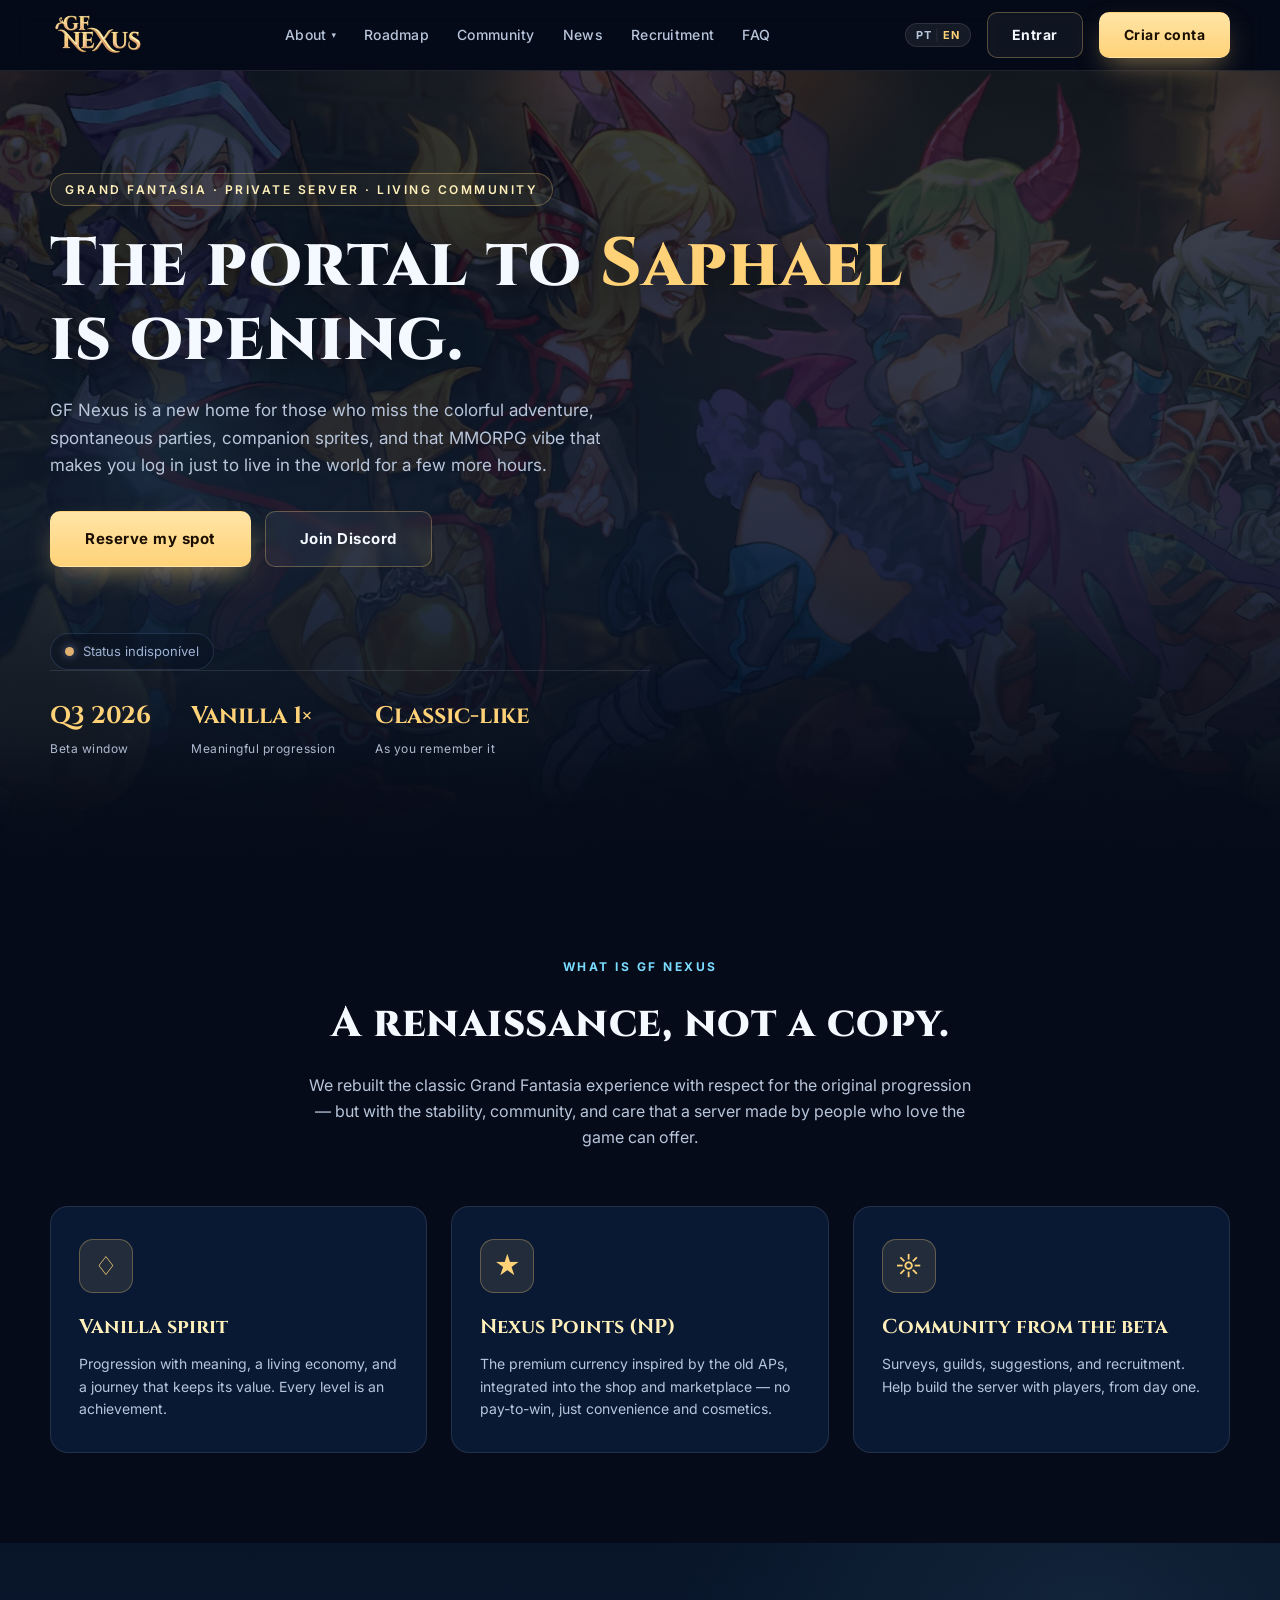
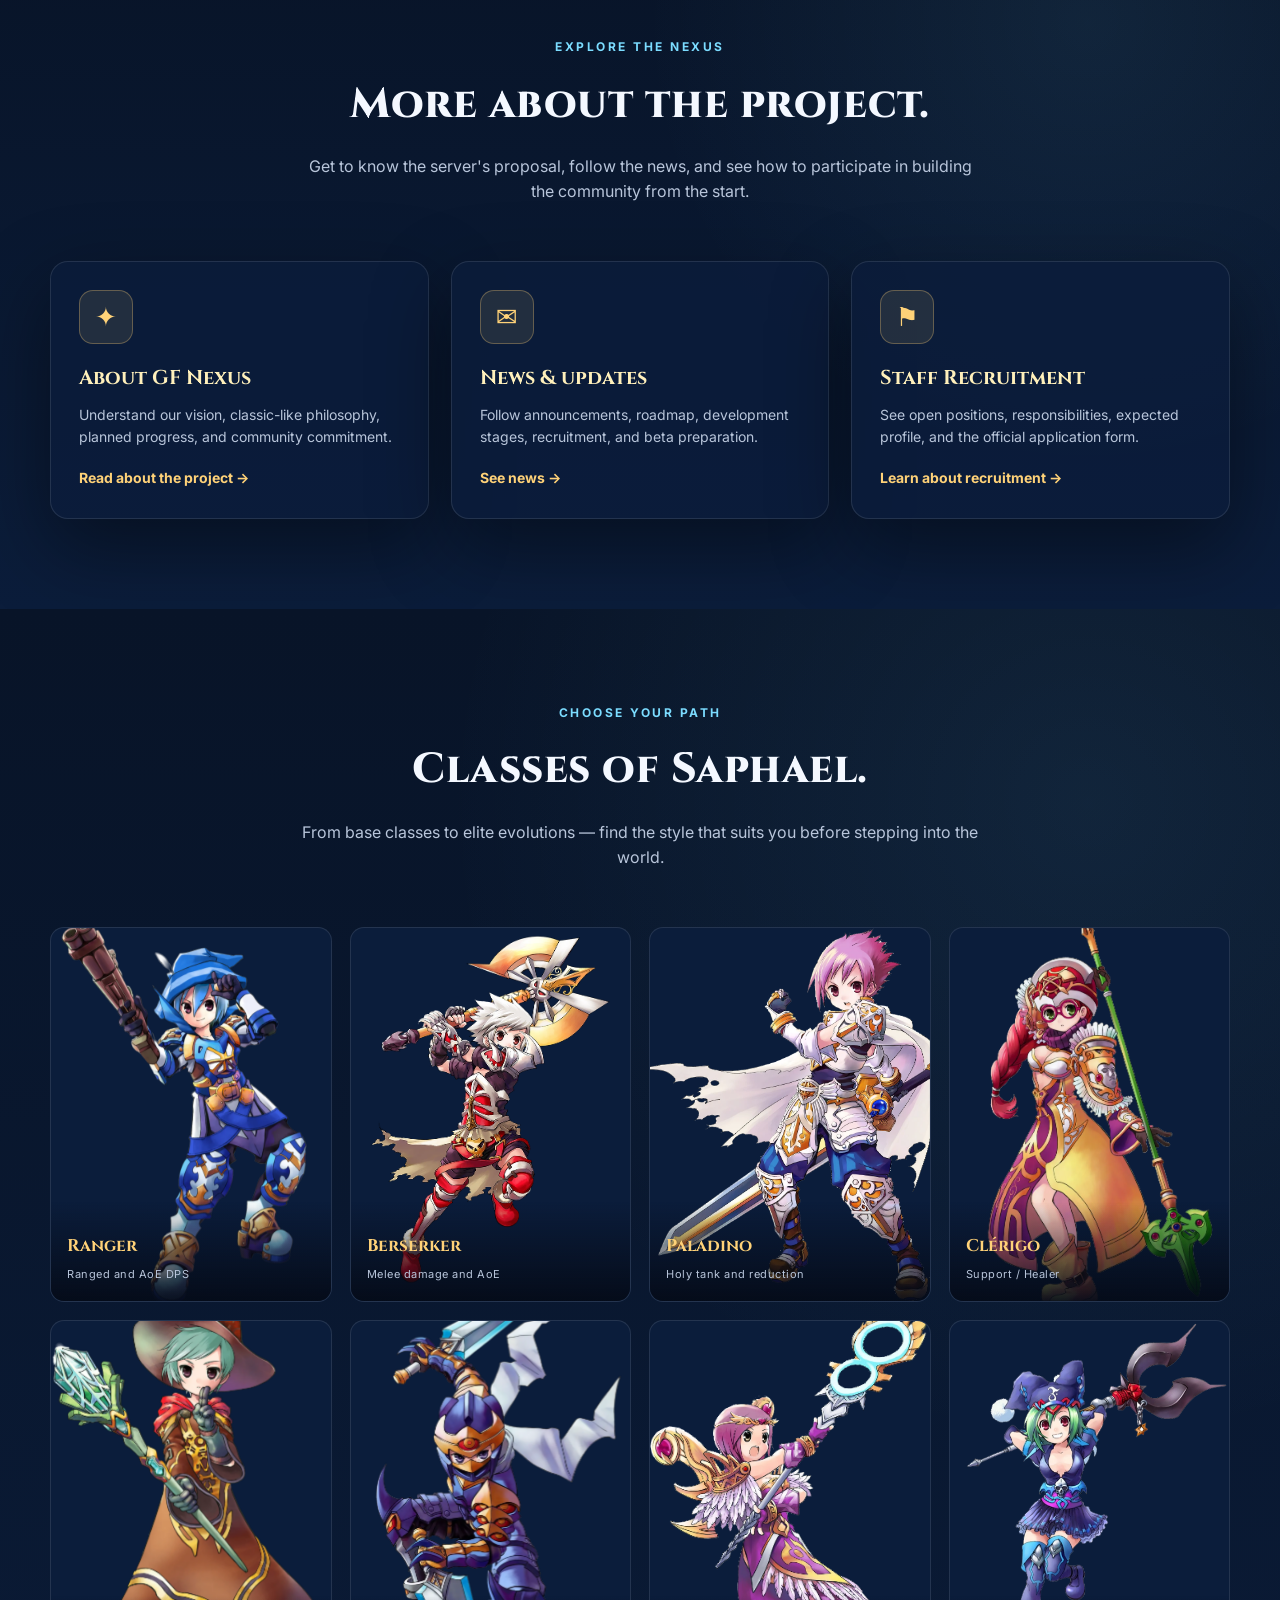
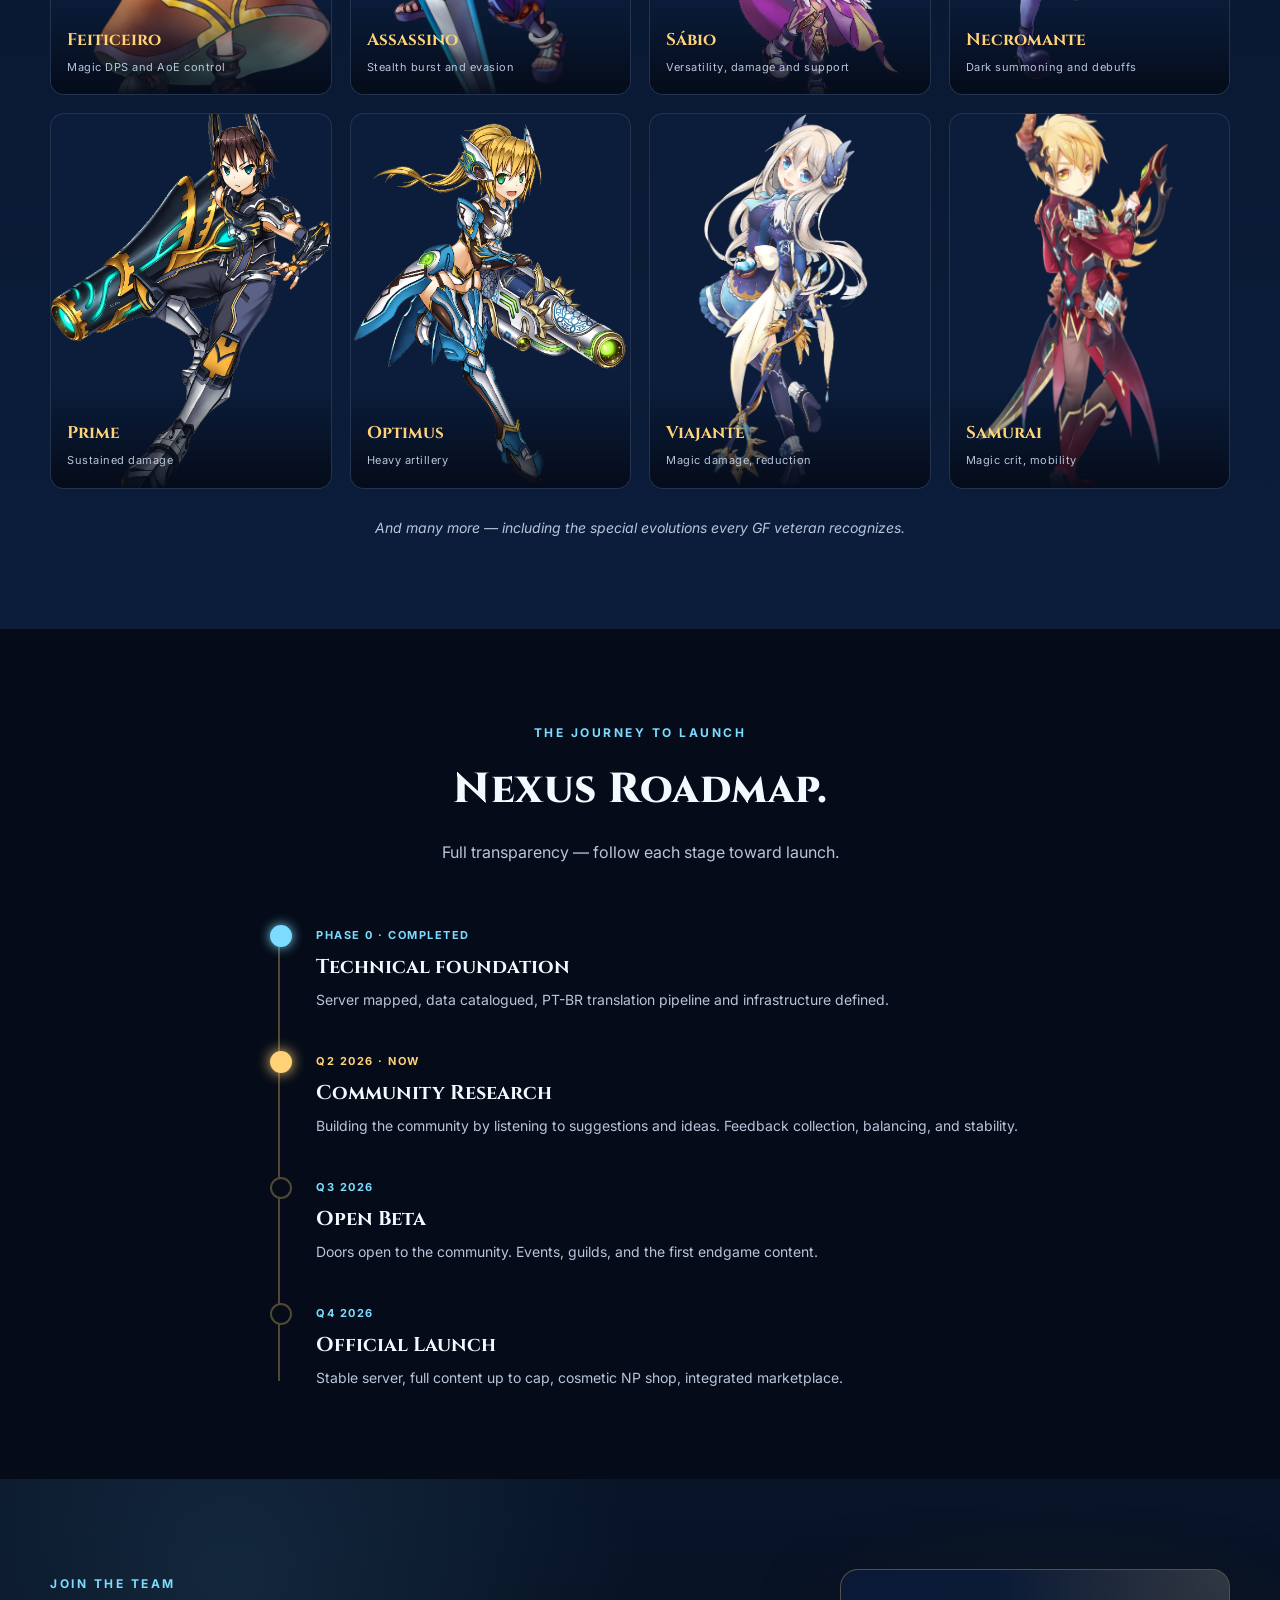
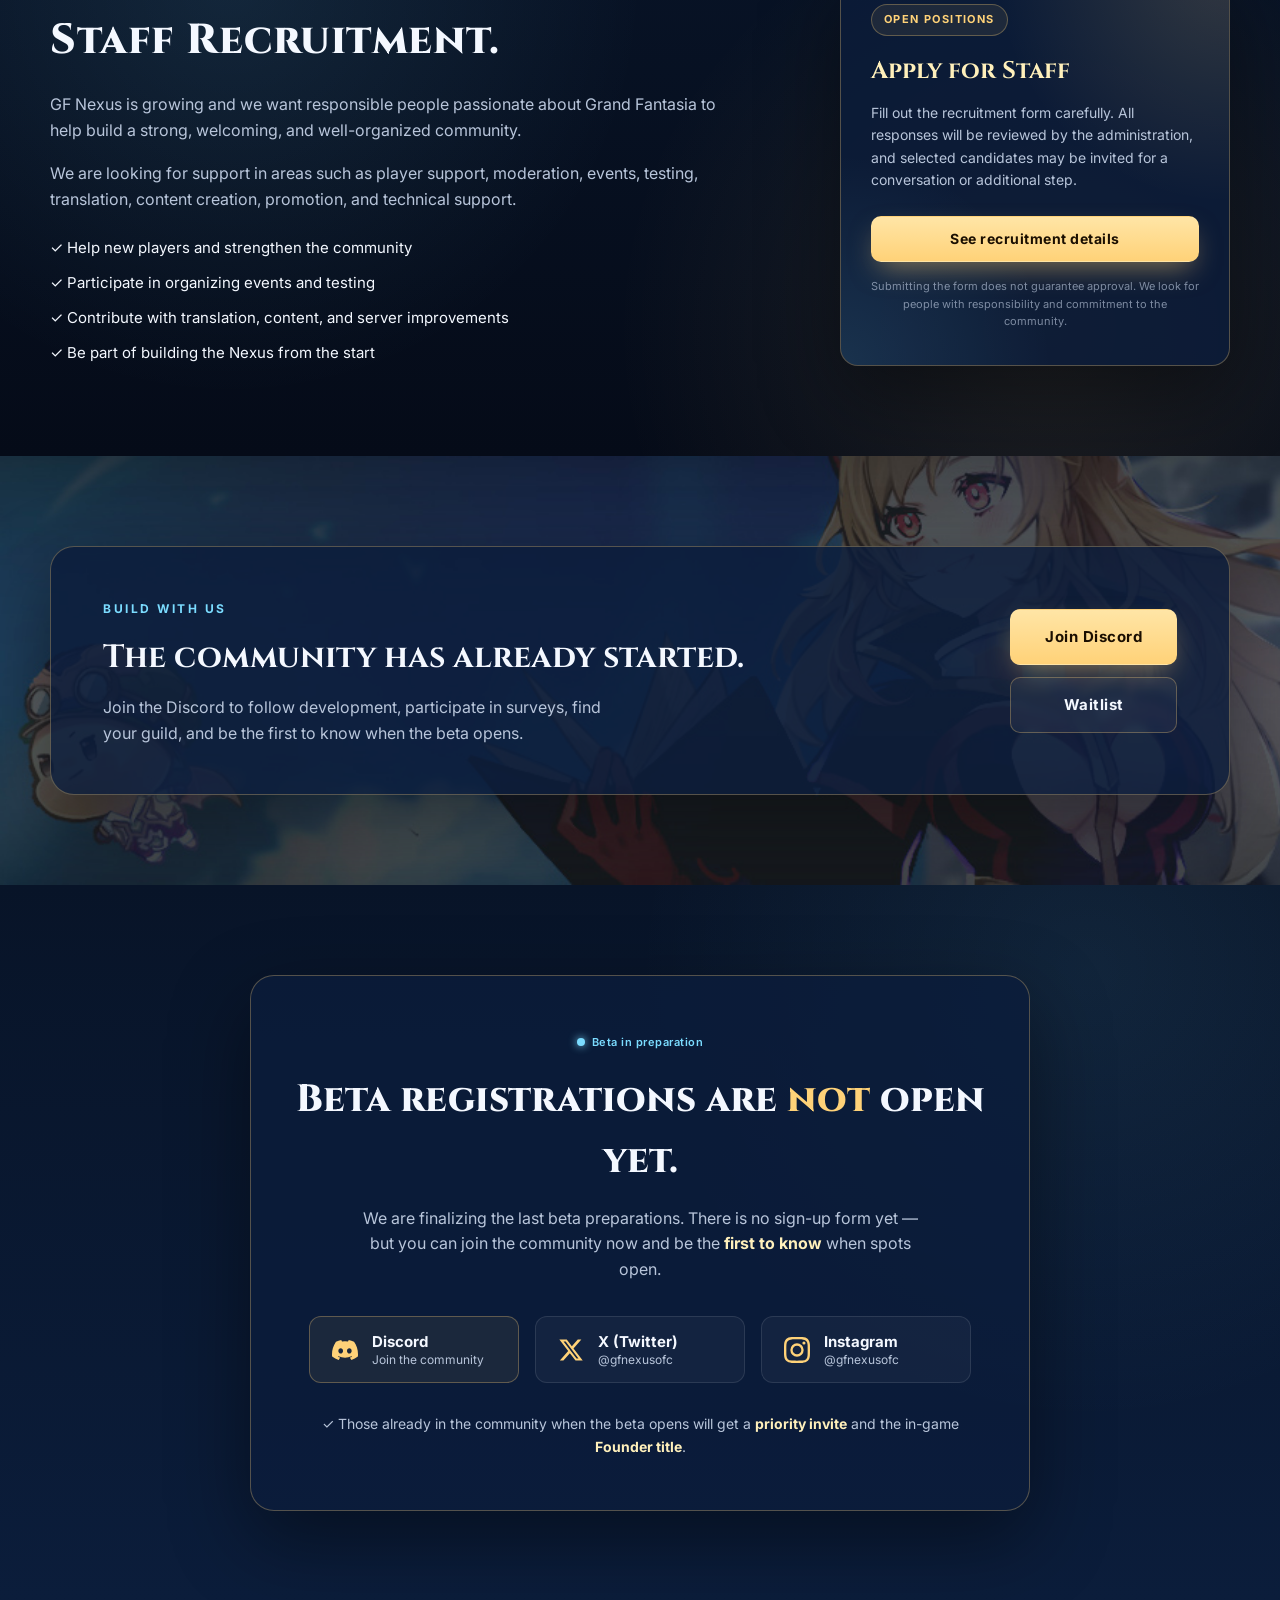
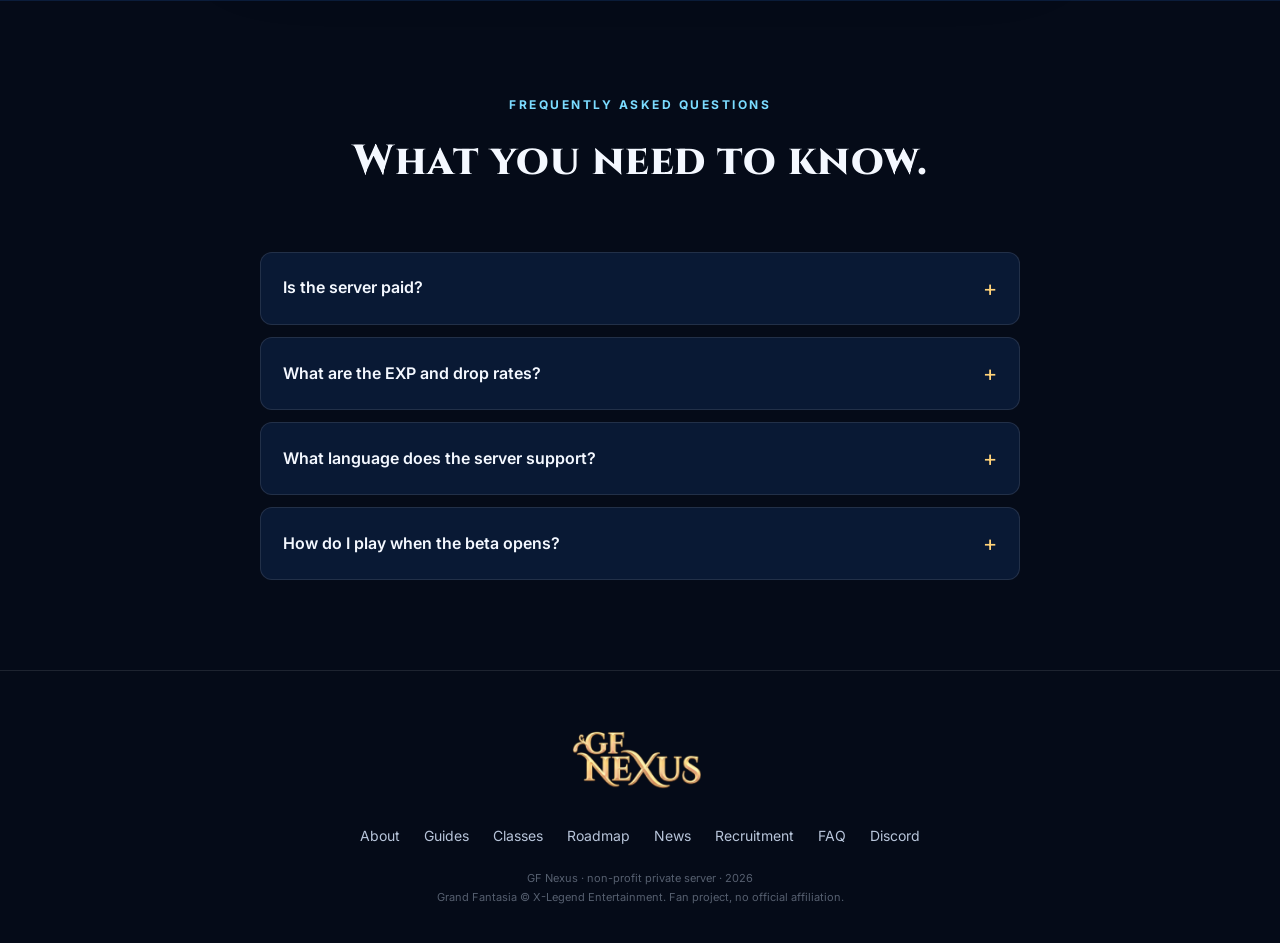
==== commit f6cda1da: "feat: conta (trocar senha, personagens, histórico de NP) + status do servidor na home conta.html: tr" ====
--- a/index.html
+++ b/index.html
@@ -17,7 +17,7 @@
   <link rel="preconnect" href="https://fonts.googleapis.com">
   <link rel="preconnect" href="https://fonts.gstatic.com" crossorigin>
   <link href="https://fonts.googleapis.com/css2?family=Cinzel:wght@600;800&family=Inter:wght@400;500;600;700&display=swap" rel="stylesheet">
-  <link rel="stylesheet" href="assets/css/style.css">
+  <link rel="stylesheet" href="assets/css/style.css?v=2">
 
   <!-- Favicons -->
   <link rel="icon" href="favicon.ico" sizes="any">
@@ -90,6 +90,10 @@
     <div class="hero-actions">
       <a class="btn btn-primary btn-lg" href="#beta" data-i18n="idx.hero.cta1">Garantir meu lugar</a>
       <a class="btn btn-ghost btn-lg" href="#comunidade" data-i18n="idx.hero.cta2">Entrar no Discord</a>
+    </div>
+    <div id="srvStatus" style="margin-top:18px;display:inline-flex;align-items:center;gap:9px;font-size:13px;color:#9fb2d4;background:rgba(8,16,32,.5);border:1px solid rgba(120,160,220,.2);border-radius:20px;padding:7px 14px">
+      <span id="srvDot" style="width:9px;height:9px;border-radius:50%;background:#5f7298;box-shadow:0 0 8px #5f7298"></span>
+      <span id="srvText">Verificando servidor…</span>
     </div>
     <div class="hero-meta">
       <div><strong>Q3 2026</strong><span data-i18n="idx.hero.meta1">Janela da beta</span></div>
@@ -435,5 +439,29 @@
 
 <script src="assets/js/i18n.js"></script>
 <script src="assets/js/main.js"></script>
+<script>
+// status do servidor (hero) — best-effort, não bloqueia nada
+(function () {
+  var dot = document.getElementById("srvDot"), txt = document.getElementById("srvText");
+  if (!dot || !txt) return;
+  fetch("https://api.gf-nexus.com/api/v1/server/status")
+    .then(function (r) { return r.json(); })
+    .then(function (d) {
+      var worlds = d.worlds || [];
+      var anyOnline = worlds.some(function (w) { return w.online; });
+      var players = worlds.reduce(function (a, w) { return a + (w.online_users || 0); }, 0);
+      if (anyOnline) {
+        dot.style.background = "#5fd38a"; dot.style.boxShadow = "0 0 8px #5fd38a";
+        txt.textContent = players > 0
+          ? "Servidor online · " + players.toLocaleString("pt-BR") + " jogadores"
+          : "Servidor online";
+      } else {
+        dot.style.background = "#e08a8a"; dot.style.boxShadow = "0 0 8px #e08a8a";
+        txt.textContent = "Servidor em manutenção";
+      }
+    })
+    .catch(function () { dot.style.background = "#e0b070"; txt.textContent = "Status indisponível"; });
+})();
+</script>
 </body>
 </html>
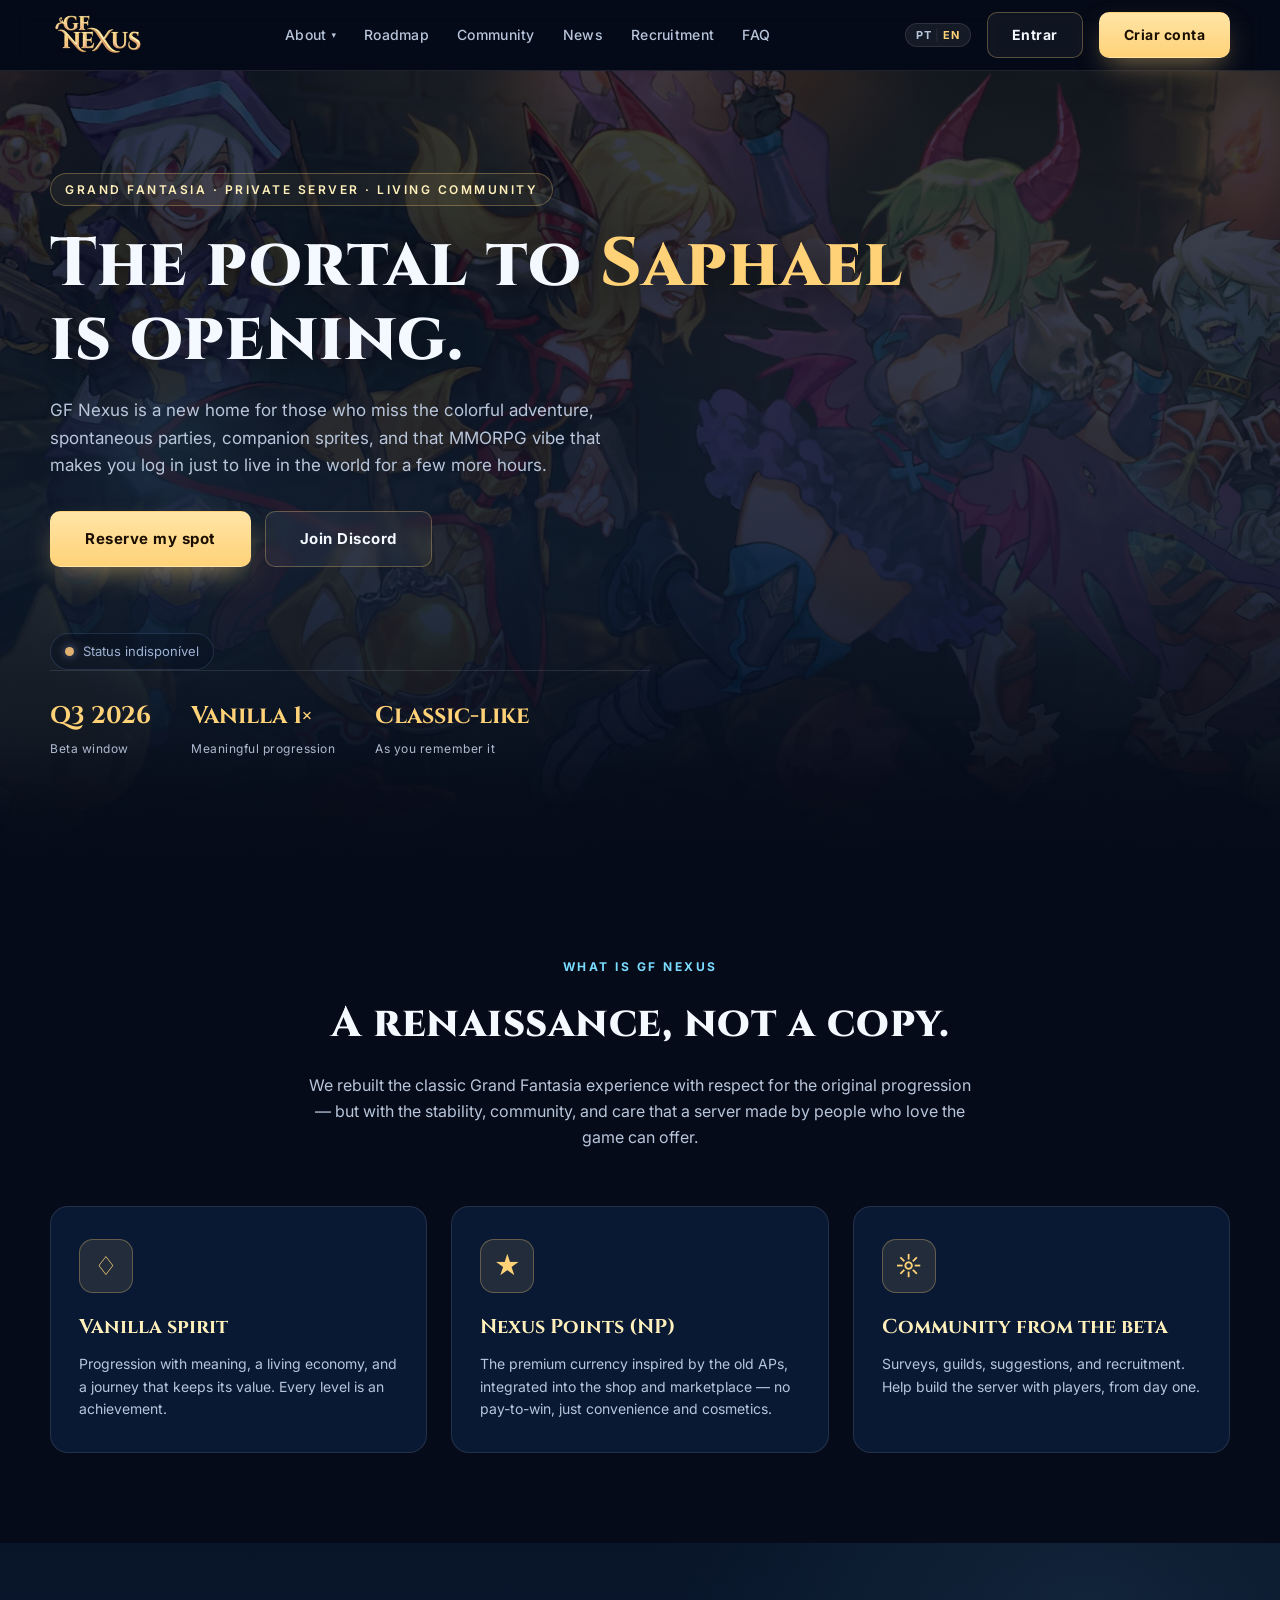
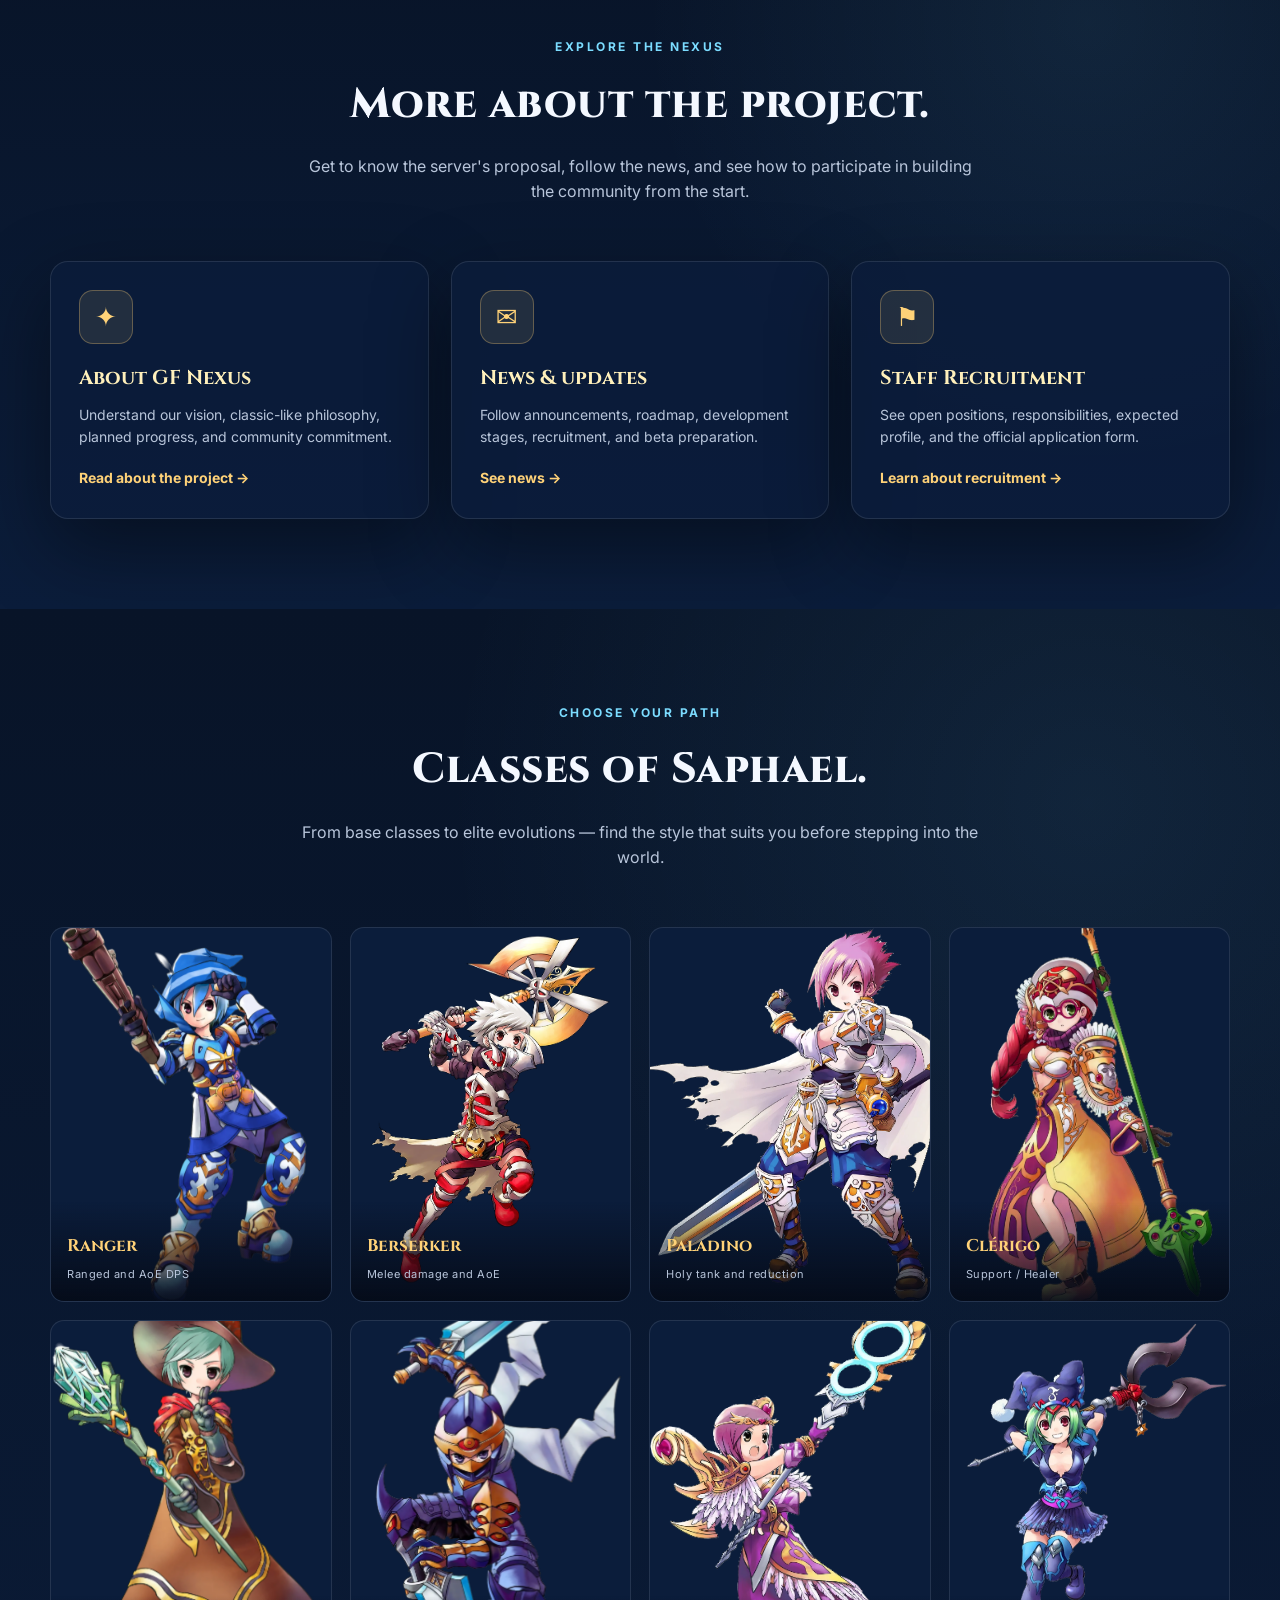
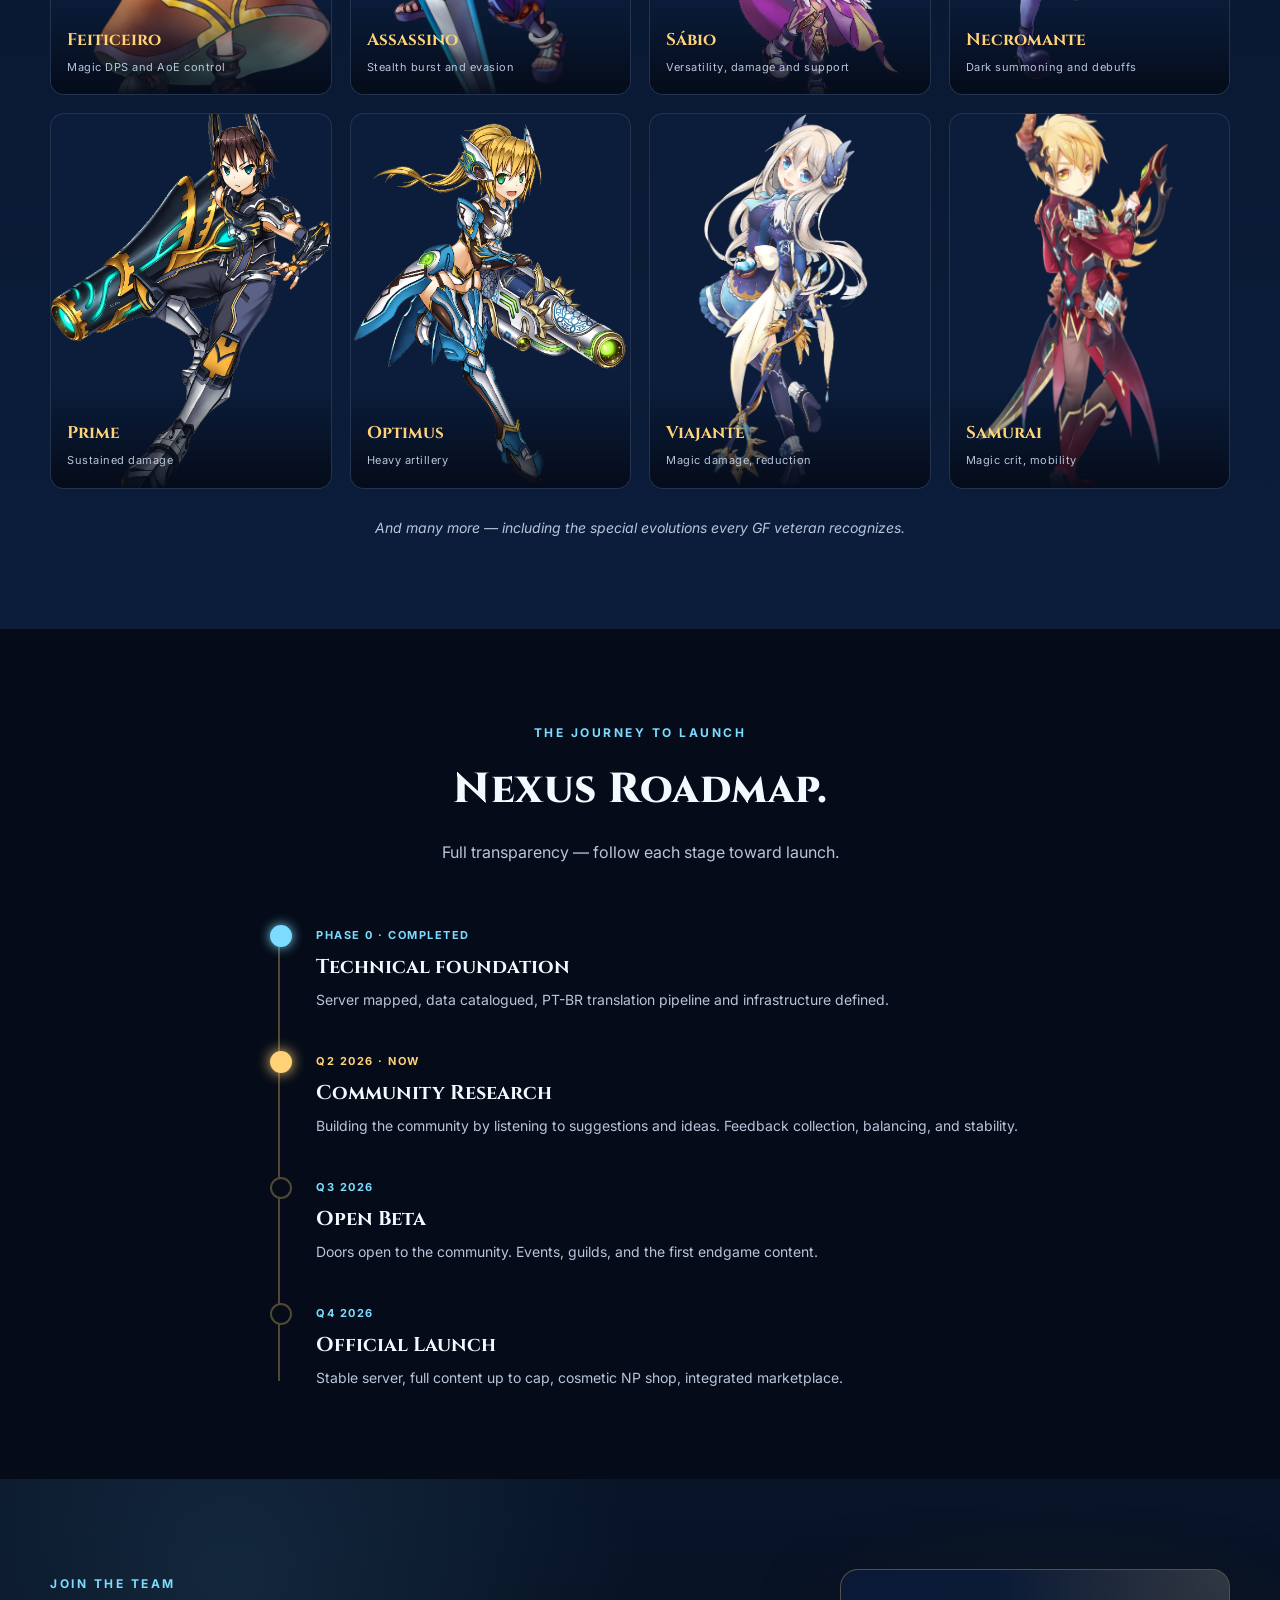
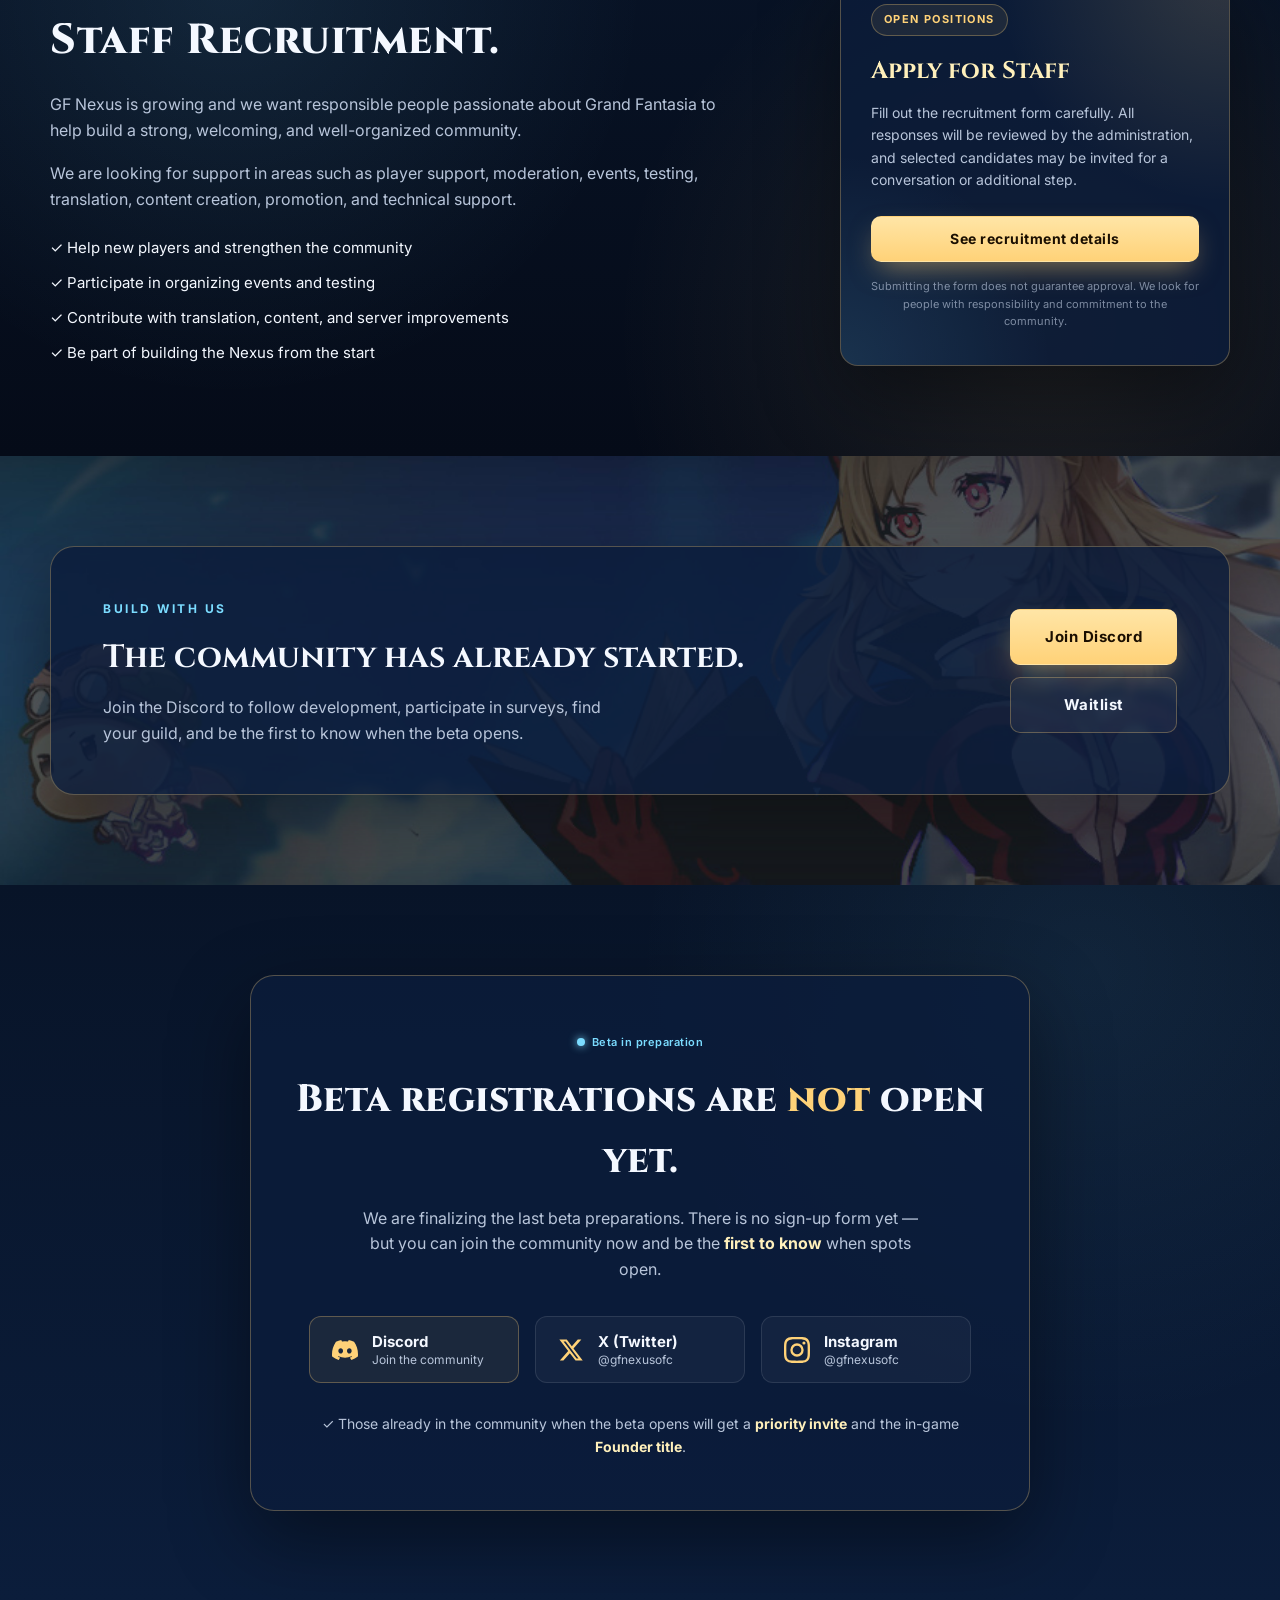
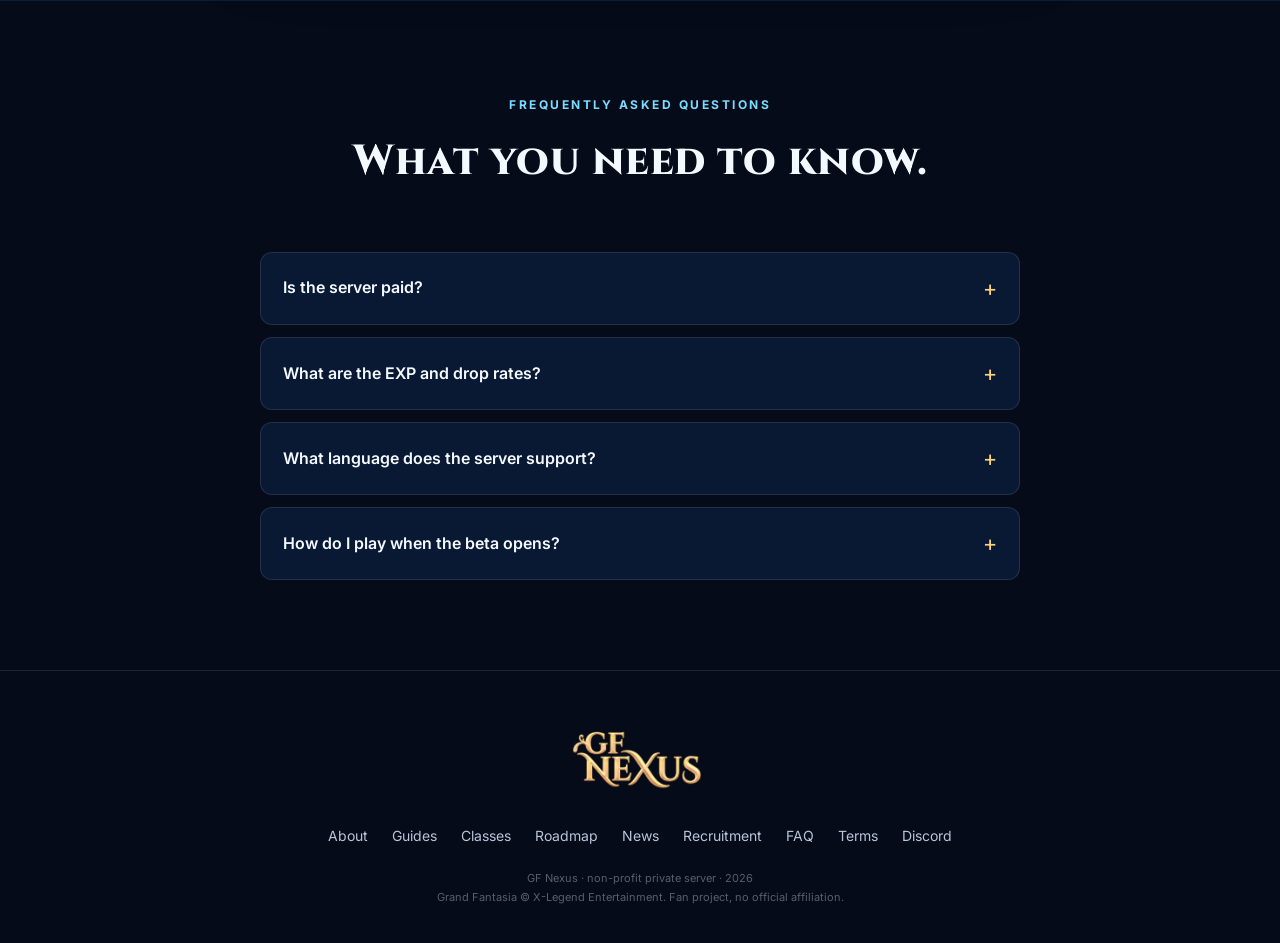
==== commit 24d82264: "feat(legal): pagina de Termos de Uso e Politica de Compras/Estornos - termos.html: Uso, conta, condu" ====
--- a/index.html
+++ b/index.html
@@ -428,6 +428,7 @@
       <a href="noticias.html" data-i18n="nav.news">Notícias</a>
       <a href="recrutamento.html" data-i18n="nav.recruitment">Recrutamento</a>
       <a href="index.html#faq">FAQ</a>
+      <a href="termos.html" data-i18n="nav.terms">Termos</a>
       <a href="https://discord.gg/6YCXdwY2jD" target="_blank" rel="noopener">Discord</a>
     </nav>
     <p class="footer-legal" data-i18n-html="footer.legal">
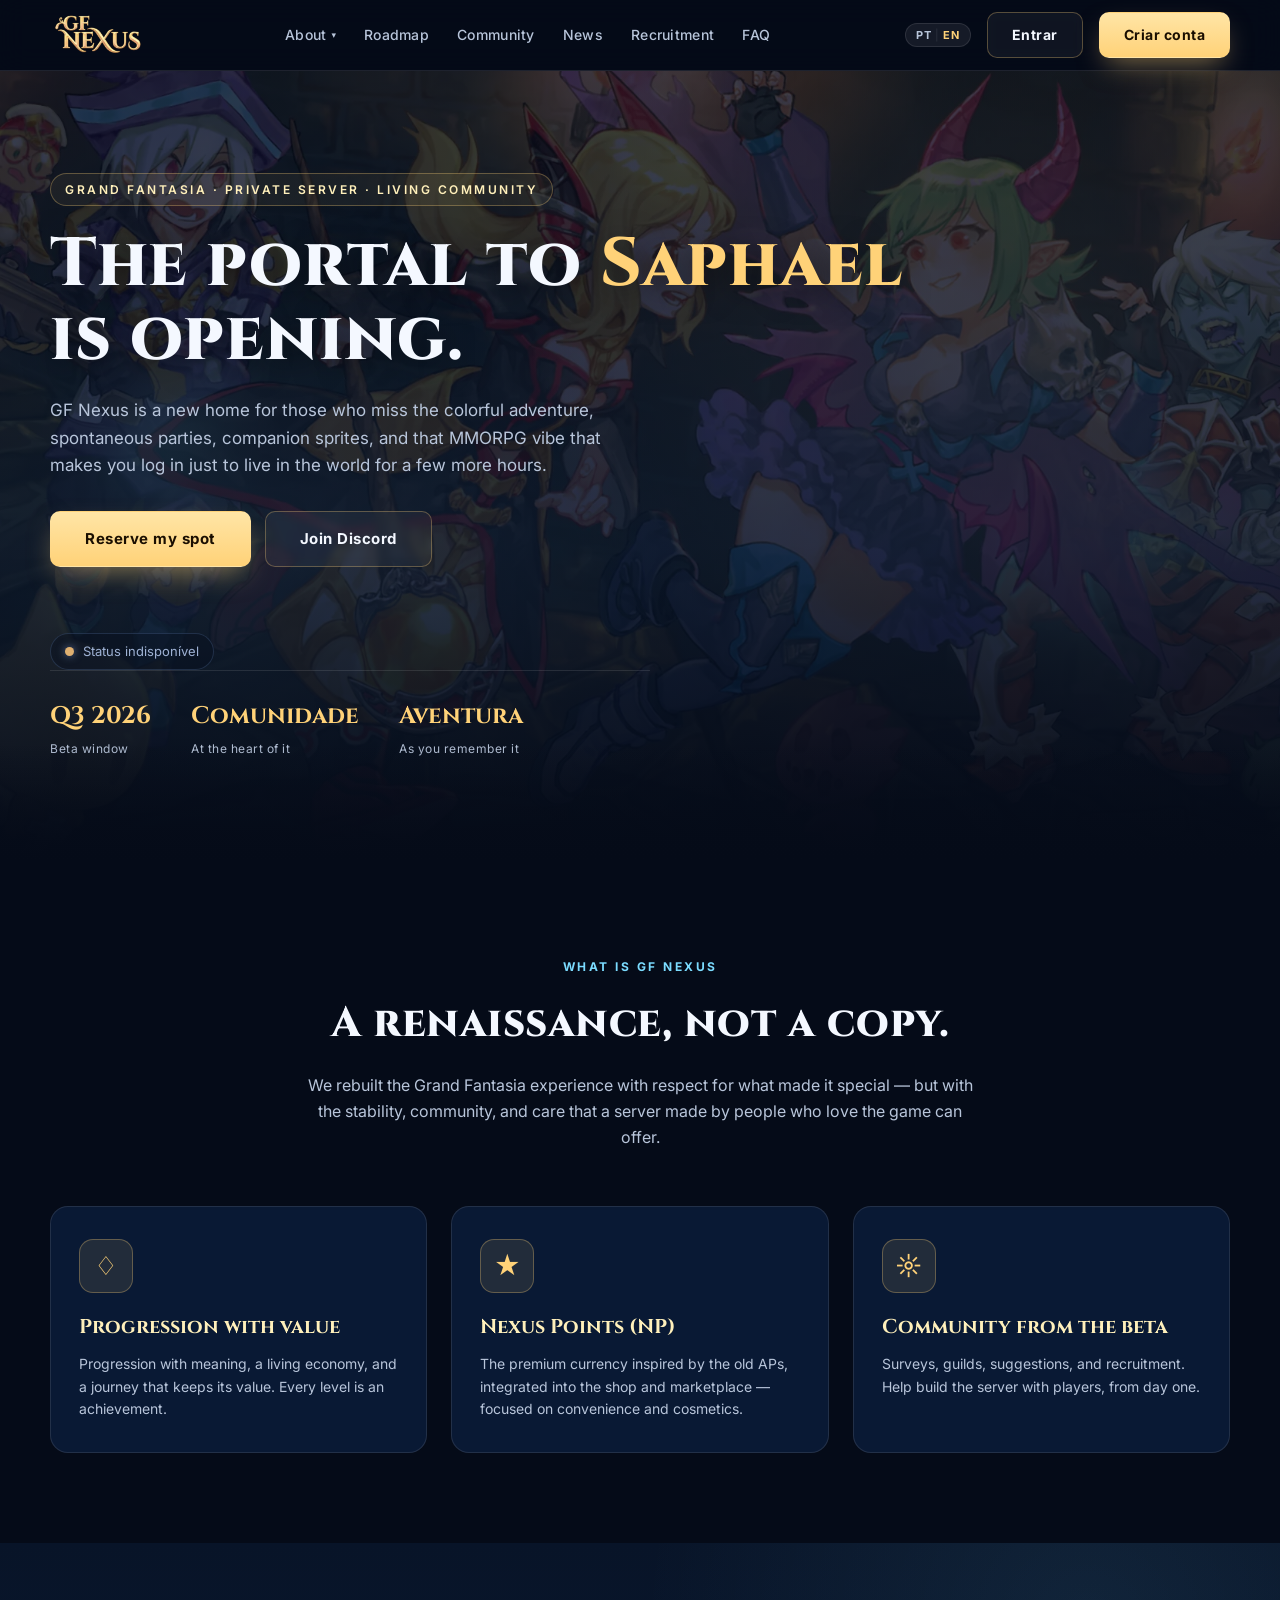
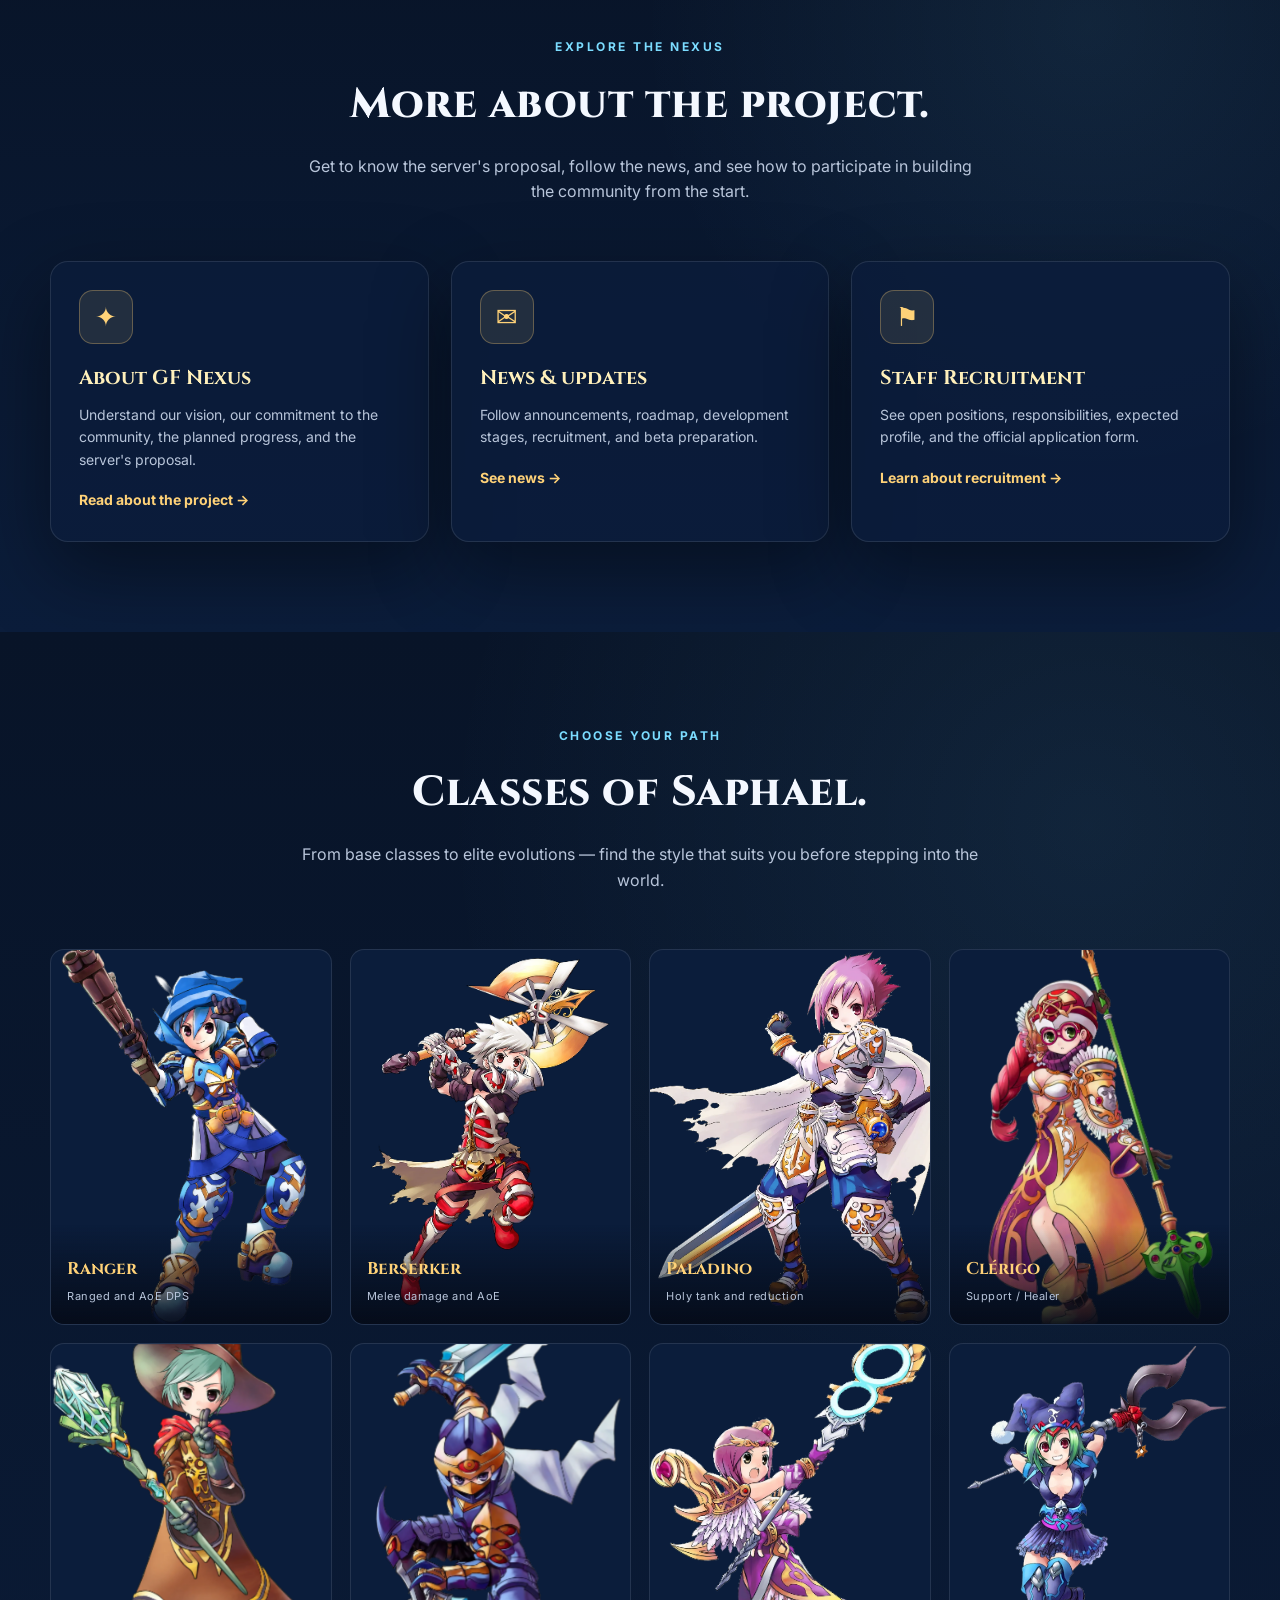
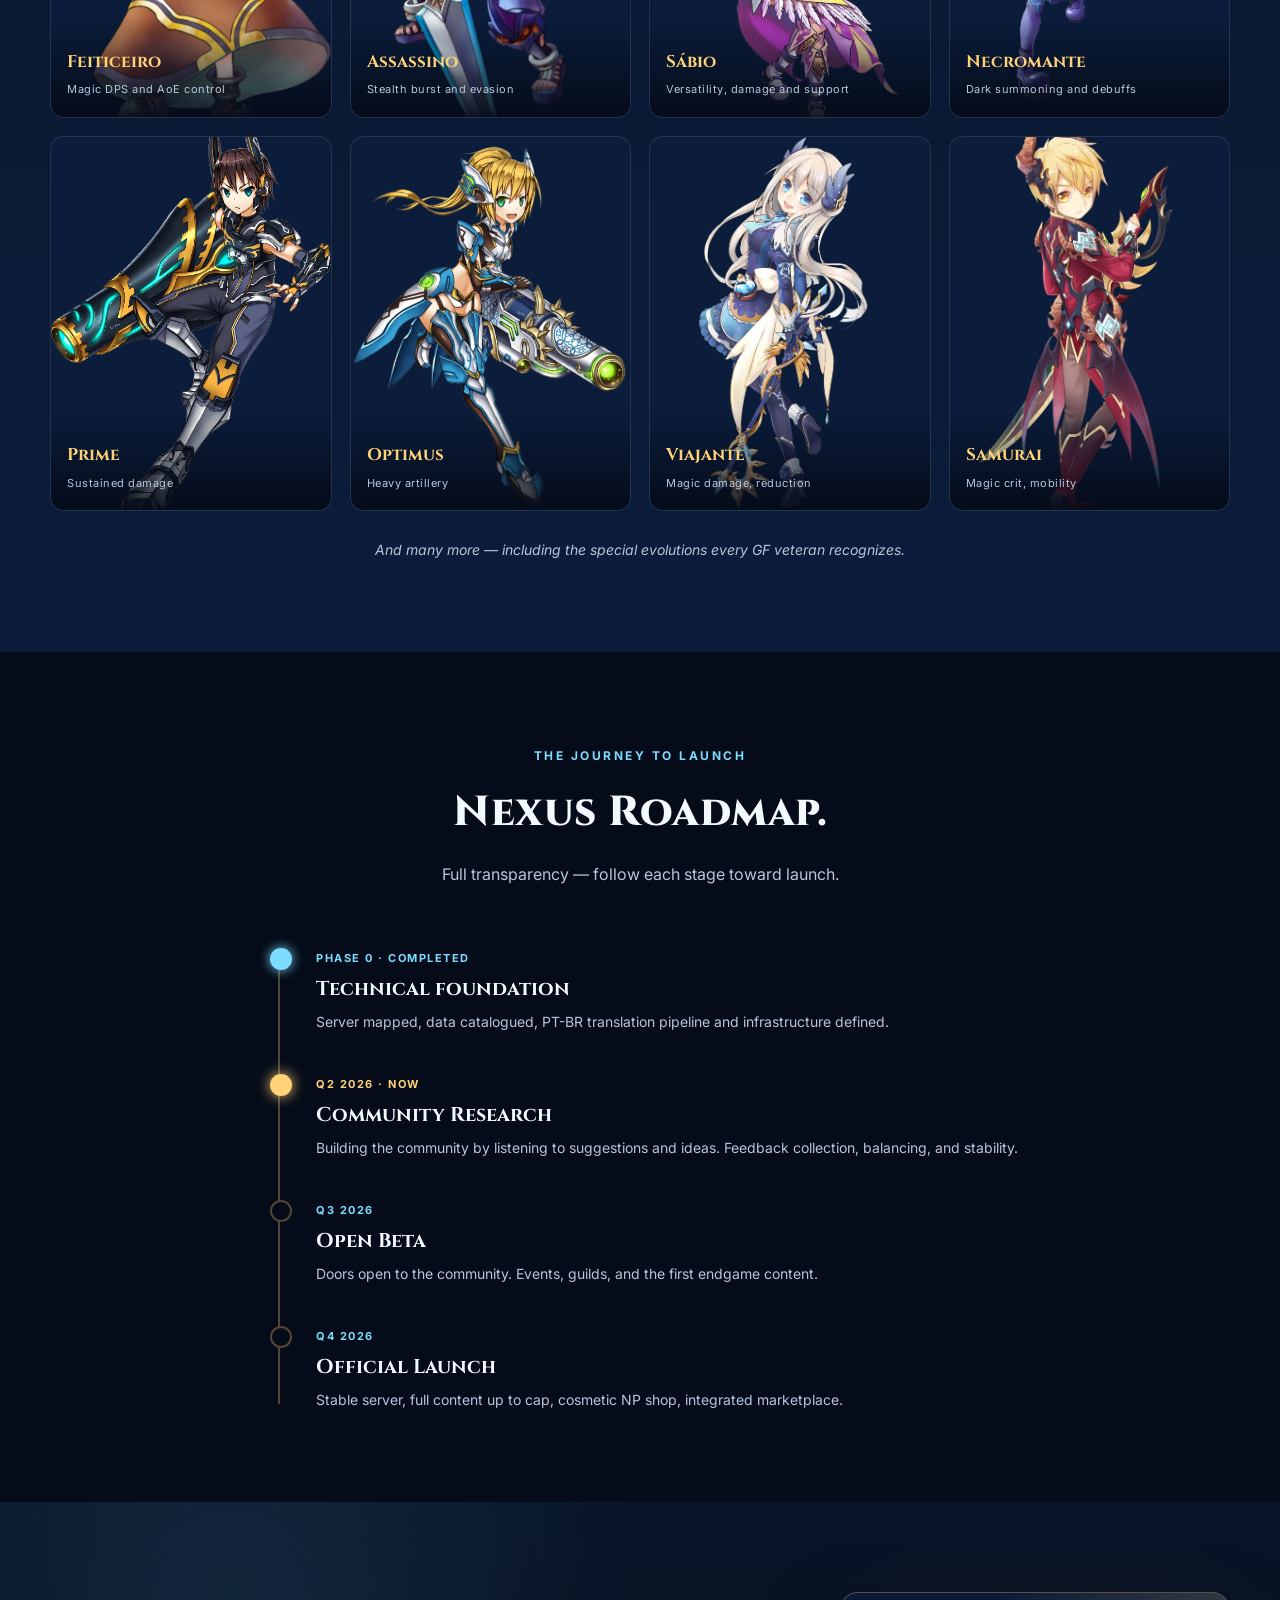
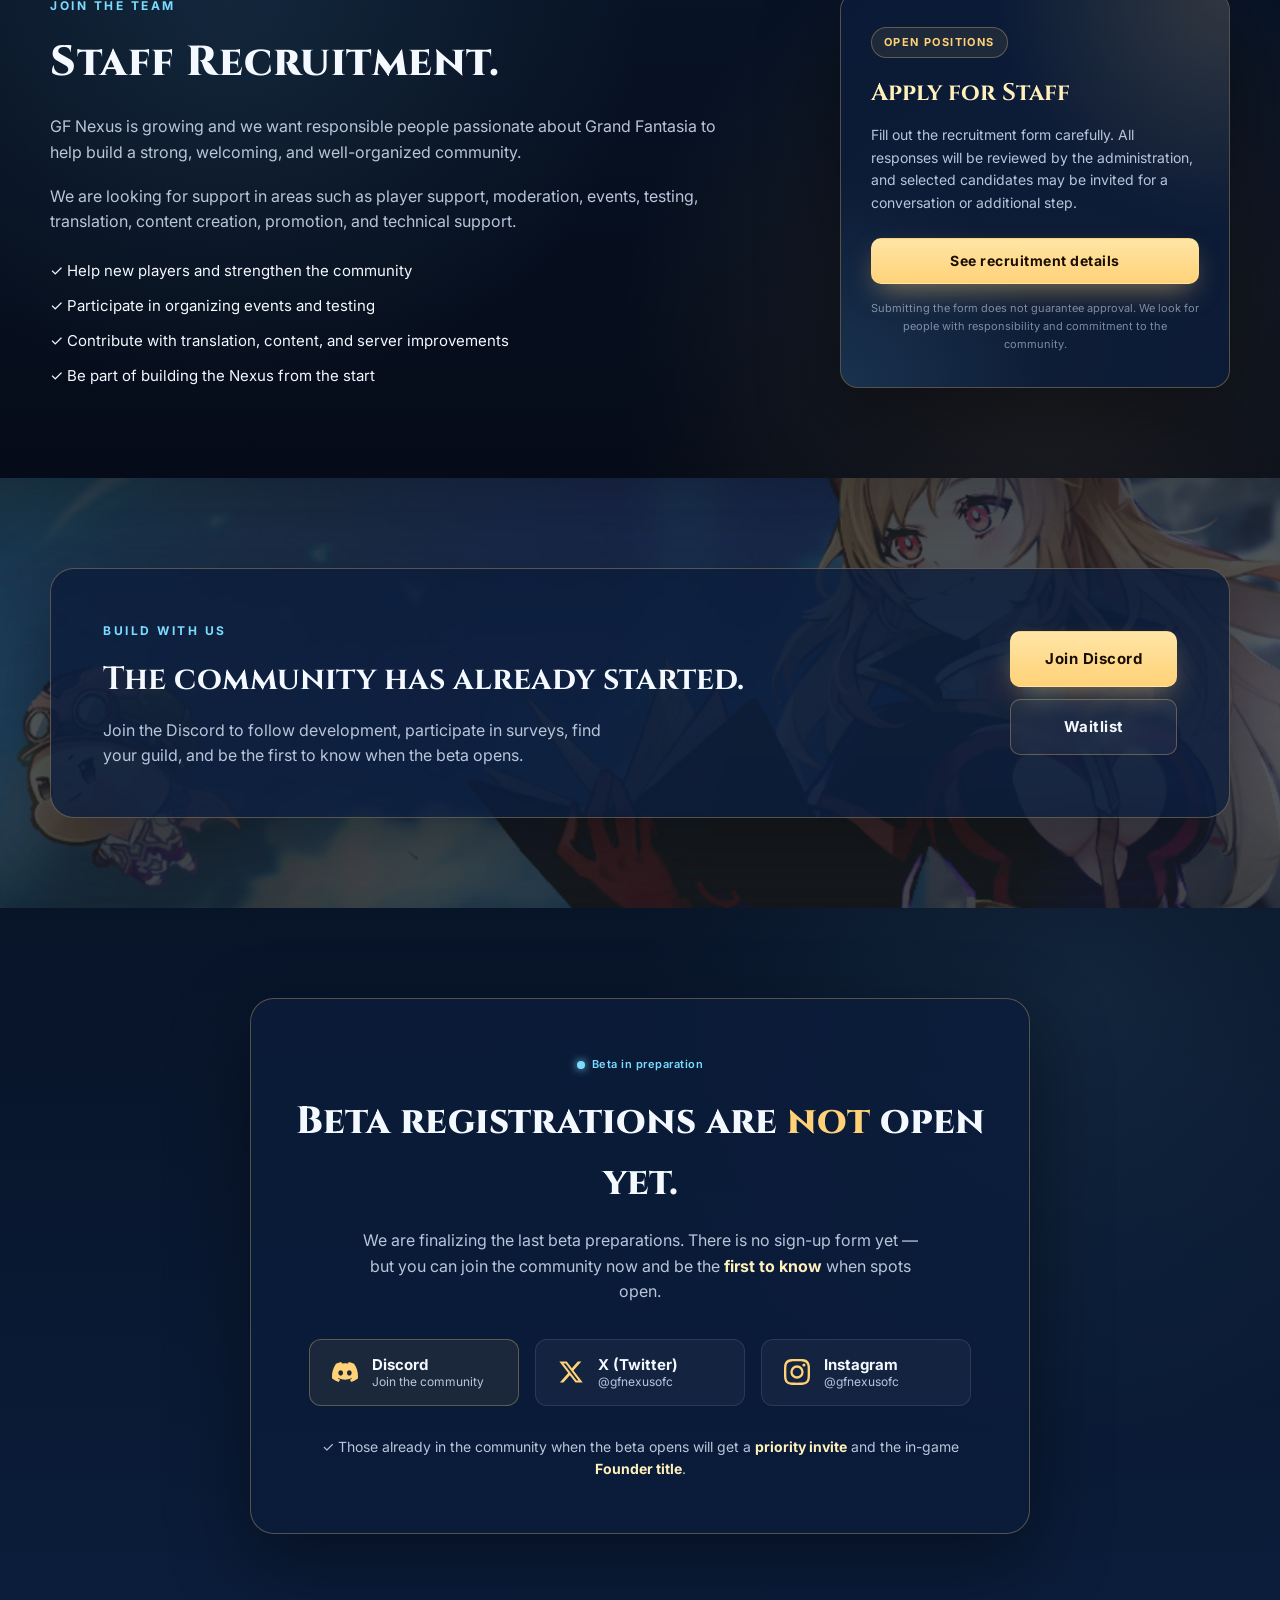
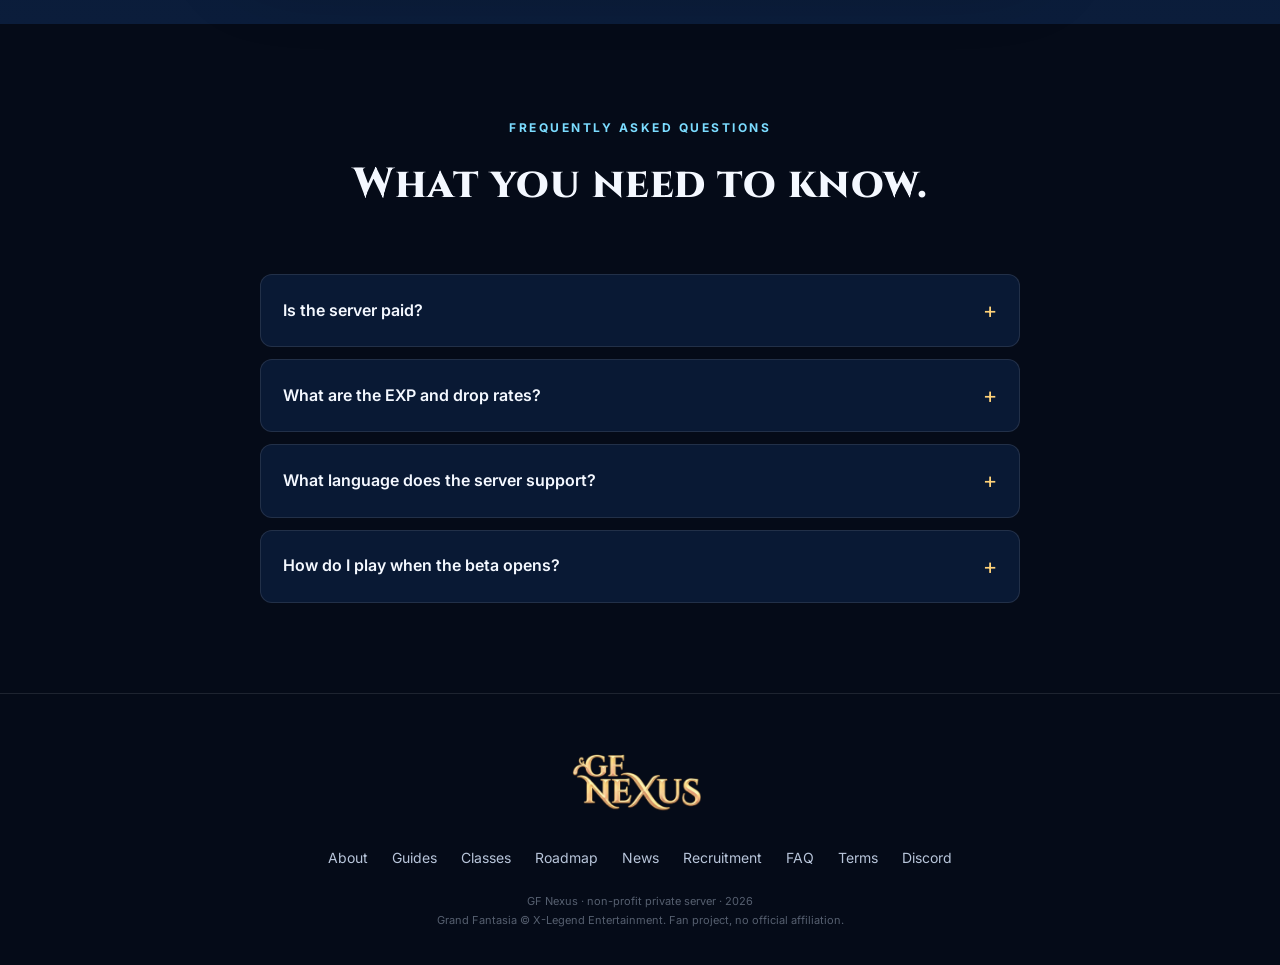
==== commit 56260498: "content(web): remover menções a pay-to-win, trocar posicionamento classic-like por "voltado para a c" ====
--- a/index.html
+++ b/index.html
@@ -3,13 +3,13 @@
 <head>
   <meta charset="UTF-8">
   <meta name="viewport" content="width=device-width, initial-scale=1">
-  <title>GF Nexus — Servidor private classic-like de Grand Fantasia</title>
-  <meta name="description" content="GF Nexus é um servidor private classic-like de Grand Fantasia, com progressão vanilla, comunidade viva, beta em preparação, notícias, recrutamento para staff e suporte planejado para português, inglês, espanhol e francês.">
+  <title>GF Nexus — Servidor private de Grand Fantasia voltado para a comunidade</title>
+  <meta name="description" content="GF Nexus é um servidor private de Grand Fantasia voltado para a comunidade, com comunidade viva, beta em preparação, notícias, recrutamento para staff e suporte planejado para português, inglês, espanhol e francês.">
 
   <!-- Open Graph / social -->
   <meta property="og:type" content="website">
   <meta property="og:title" content="GF Nexus — Saphael renasce aqui">
-  <meta property="og:description" content="O renascimento de Grand Fantasia. Classic-like, comunidade viva, beta em preparação.">
+  <meta property="og:description" content="O renascimento de Grand Fantasia. Um servidor voltado para a comunidade, beta em preparação.">
   <meta property="og:image" content="https://gf-nexus.com/assets/img/img-01-0c581f46.jpg">
   <meta property="og:url" content="https://gf-nexus.com">
   <meta name="twitter:card" content="summary_large_image">
@@ -97,8 +97,8 @@
     </div>
     <div class="hero-meta">
       <div><strong>Q3 2026</strong><span data-i18n="idx.hero.meta1">Janela da beta</span></div>
-      <div><strong>Vanilla 1×</strong><span data-i18n="idx.hero.meta2">Progressão com valor</span></div>
-      <div><strong>Classic-like</strong><span data-i18n="idx.hero.meta3">Como você lembra</span></div>
+      <div><strong>Comunidade</strong><span data-i18n="idx.hero.meta2">No centro de tudo</span></div>
+      <div><strong>Aventura</strong><span data-i18n="idx.hero.meta3">Como você lembra</span></div>
     </div>
   </div>
   <div class="hero-fade"></div>
@@ -111,8 +111,8 @@
       <span class="kicker" data-i18n="idx.pillars.kicker">O que é o GF Nexus</span>
       <h2 data-i18n="idx.pillars.h2">Um renascimento, não uma cópia.</h2>
       <p class="section-desc" data-i18n="idx.pillars.desc">
-        Reconstruímos a experiência clássica de Grand Fantasia com respeito à
-        progressão original — mas com a estabilidade, a comunidade e o carinho
+        Reconstruímos a experiência de Grand Fantasia com respeito ao que a
+        tornou especial — mas com a estabilidade, a comunidade e o carinho
         que um servidor feito por quem ama o jogo pode oferecer.
       </p>
     </div>
@@ -120,13 +120,13 @@
     <div class="pillars">
       <article class="pillar">
         <span class="pillar-ico">&#9826;</span>
-        <h3 data-i18n="idx.pillars.p1.title">Vanilla spirit</h3>
+        <h3 data-i18n="idx.pillars.p1.title">Progressão com valor</h3>
         <p data-i18n="idx.pillars.p1.text">Progressão com significado, economia viva e uma jornada que não perde o valor em dois dias. Cada nível é uma conquista.</p>
       </article>
       <article class="pillar">
         <span class="pillar-ico">&#9733;</span>
         <h3 data-i18n="idx.pillars.p2.title">Nexus Points (NP)</h3>
-        <p data-i18n="idx.pillars.p2.text">A moeda premium inspirada nos antigos APs, integrada à loja e ao marketplace interno — sem pay-to-win, só conveniência e cosméticos.</p>
+        <p data-i18n="idx.pillars.p2.text">A moeda premium inspirada nos antigos APs, integrada à loja e ao marketplace interno, voltada a conveniência e cosméticos.</p>
       </article>
       <article class="pillar">
         <span class="pillar-ico">&#9788;</span>
@@ -153,7 +153,7 @@
       <article class="info-card">
         <span class="pillar-ico">&#10022;</span>
         <h3 data-i18n="idx.explore.c1.title">Sobre o GF Nexus</h3>
-        <p data-i18n="idx.explore.c1.text">Entenda nossa visão, filosofia classic-like, progresso planejado e compromisso com a comunidade.</p>
+        <p data-i18n="idx.explore.c1.text">Entenda nossa visão, o compromisso com a comunidade, o progresso planejado e a proposta do servidor.</p>
         <a class="text-link" href="sobre.html" data-i18n="idx.explore.c1.link">Ler sobre o projeto &rarr;</a>
       </article>
       <article class="info-card">
@@ -394,11 +394,11 @@
     <div class="faq-list">
       <details>
         <summary data-i18n="idx.faq.q1">O servidor é pago?</summary>
-        <p data-i18n="idx.faq.a1">Não. Jogar é totalmente gratuito. Teremos uma loja com Nexus Points (NP) focada em cosméticos e conveniência — nada de pay-to-win.</p>
+        <p data-i18n="idx.faq.a1">Não. Jogar é totalmente gratuito. Teremos uma loja com Nexus Points (NP) focada em cosméticos e conveniência.</p>
       </details>
       <details>
         <summary data-i18n="idx.faq.q2">Quais são as taxas (rates) de EXP e drop?</summary>
-        <p data-i18n="idx.faq.a2">Filosofia vanilla: rates próximos do 1× original. Queremos que a progressão tenha valor e a economia faça sentido a longo prazo.</p>
+        <p data-i18n="idx.faq.a2">Trabalhamos com rates equilibrados, pensados junto com a comunidade: a progressão tem valor e a economia faz sentido a longo prazo, sem perder a graça da jornada.</p>
       </details>
       <details>
         <summary data-i18n="idx.faq.q3">Qual idioma o servidor suporta?</summary>
